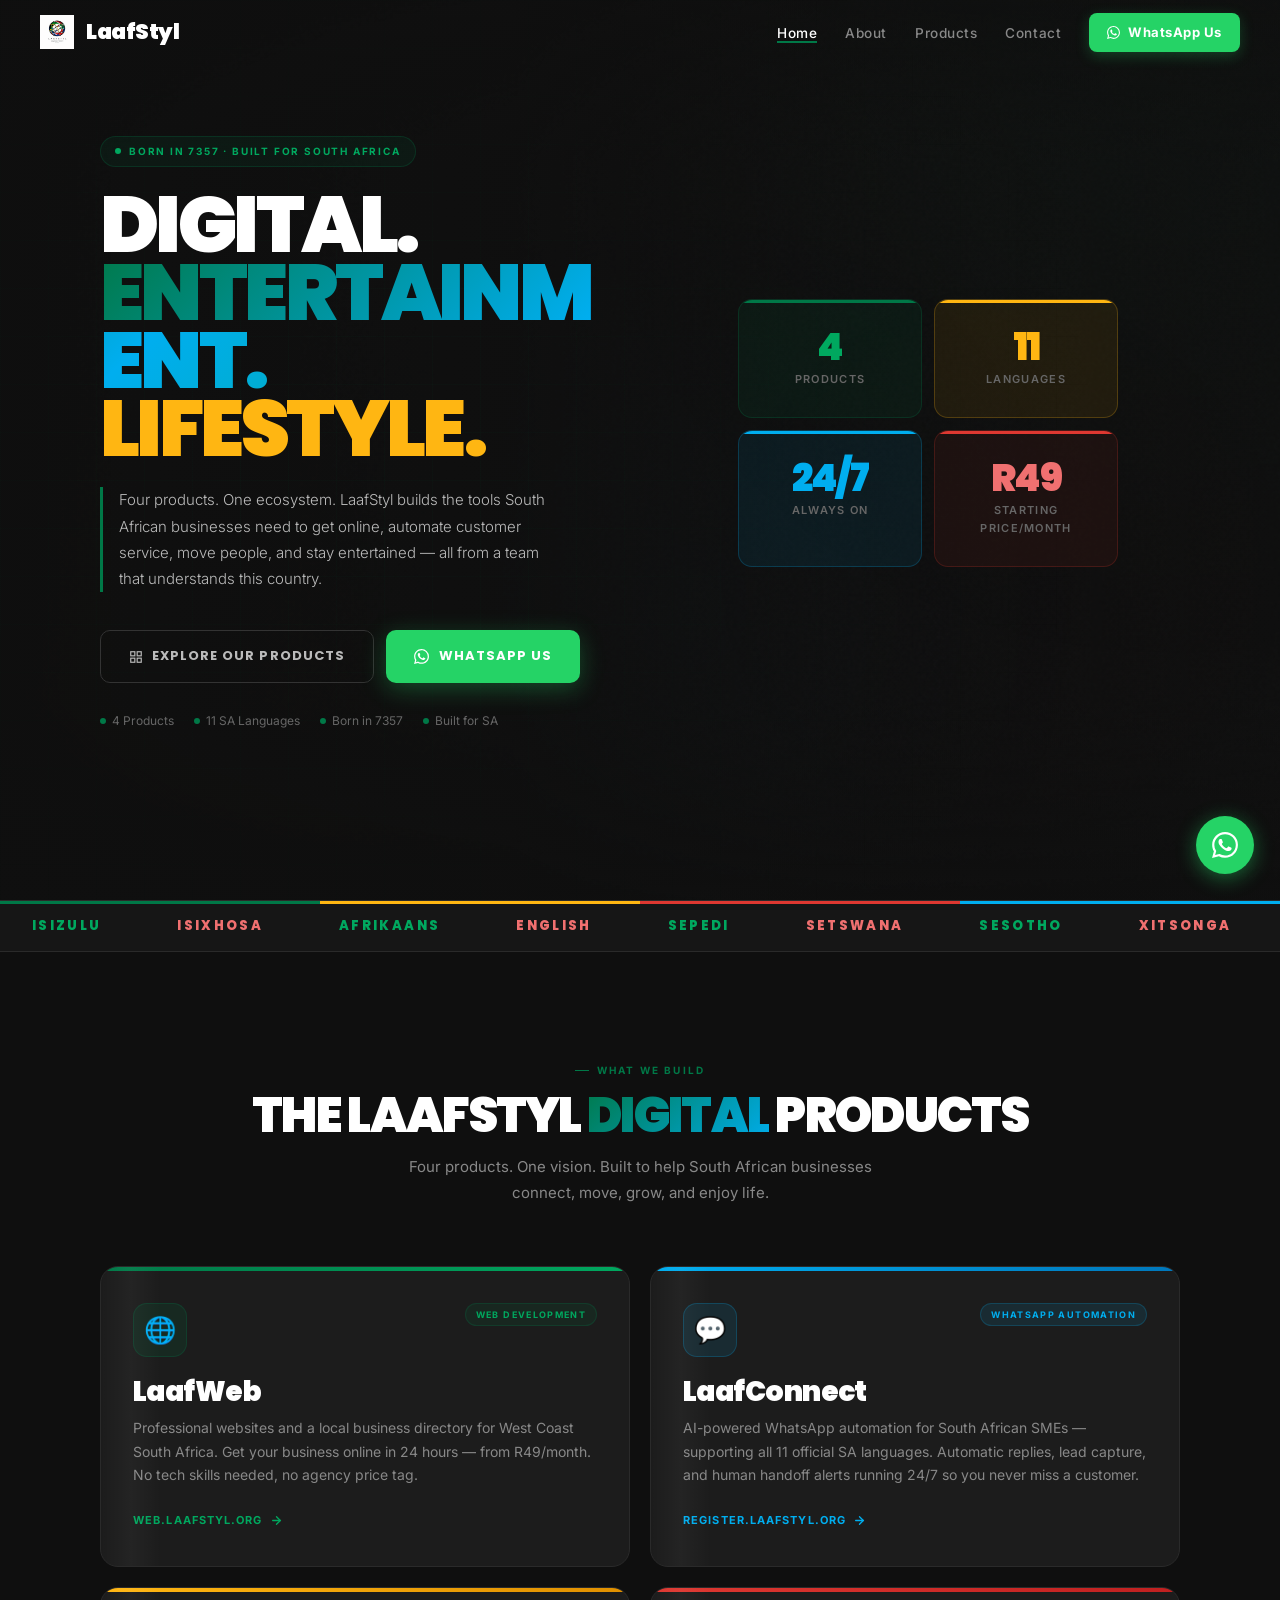
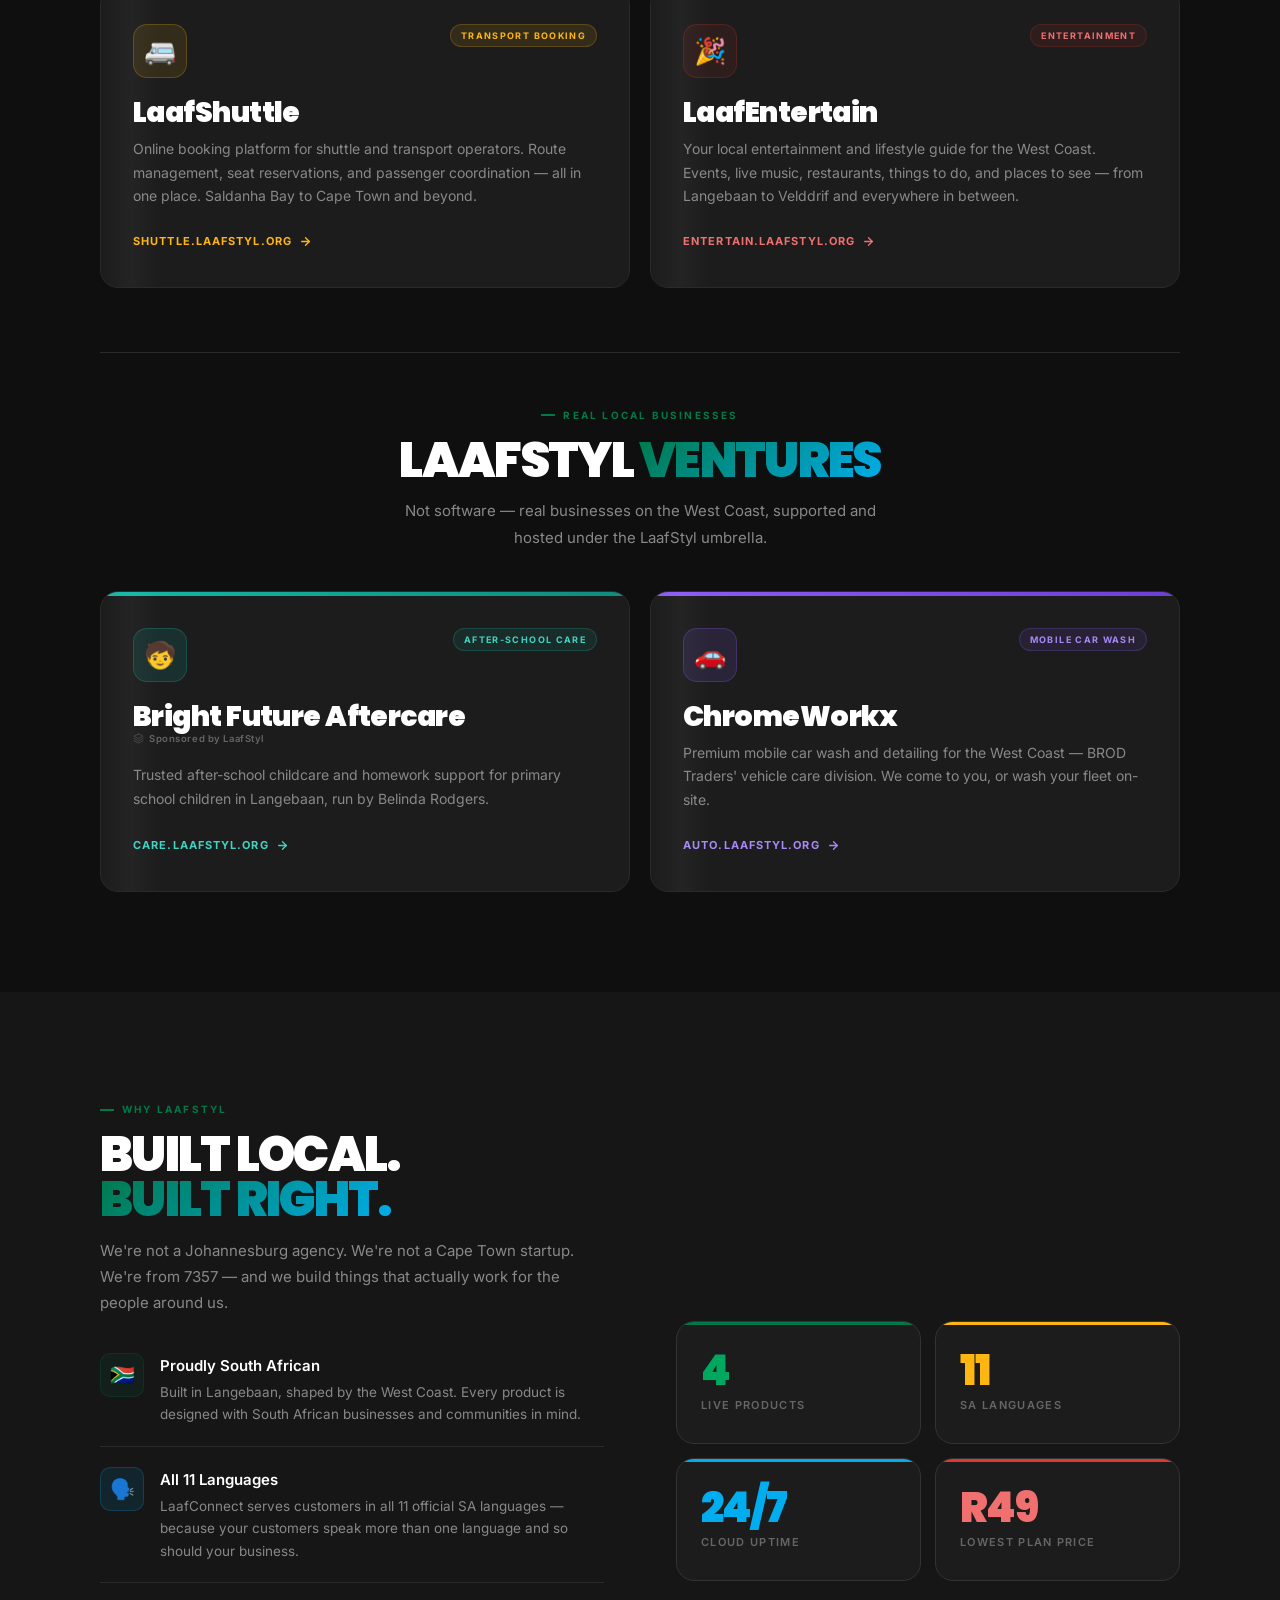
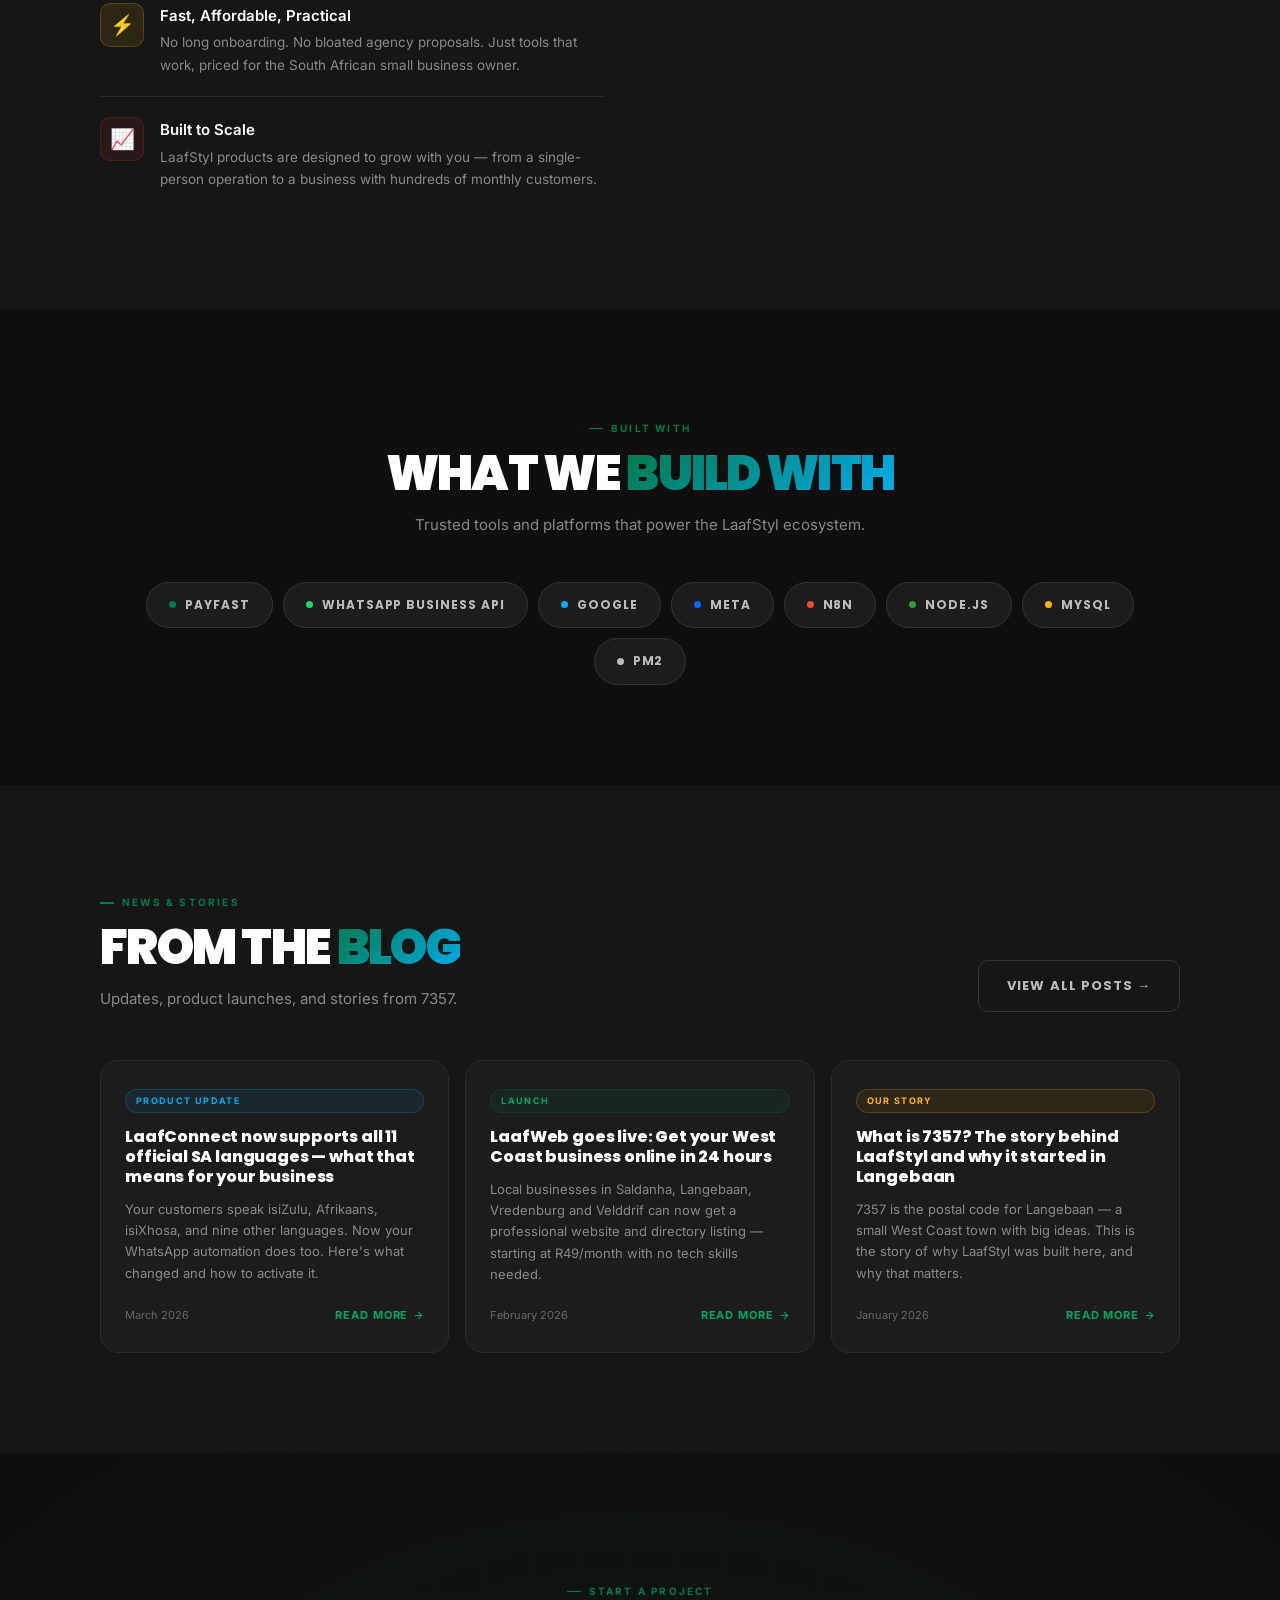
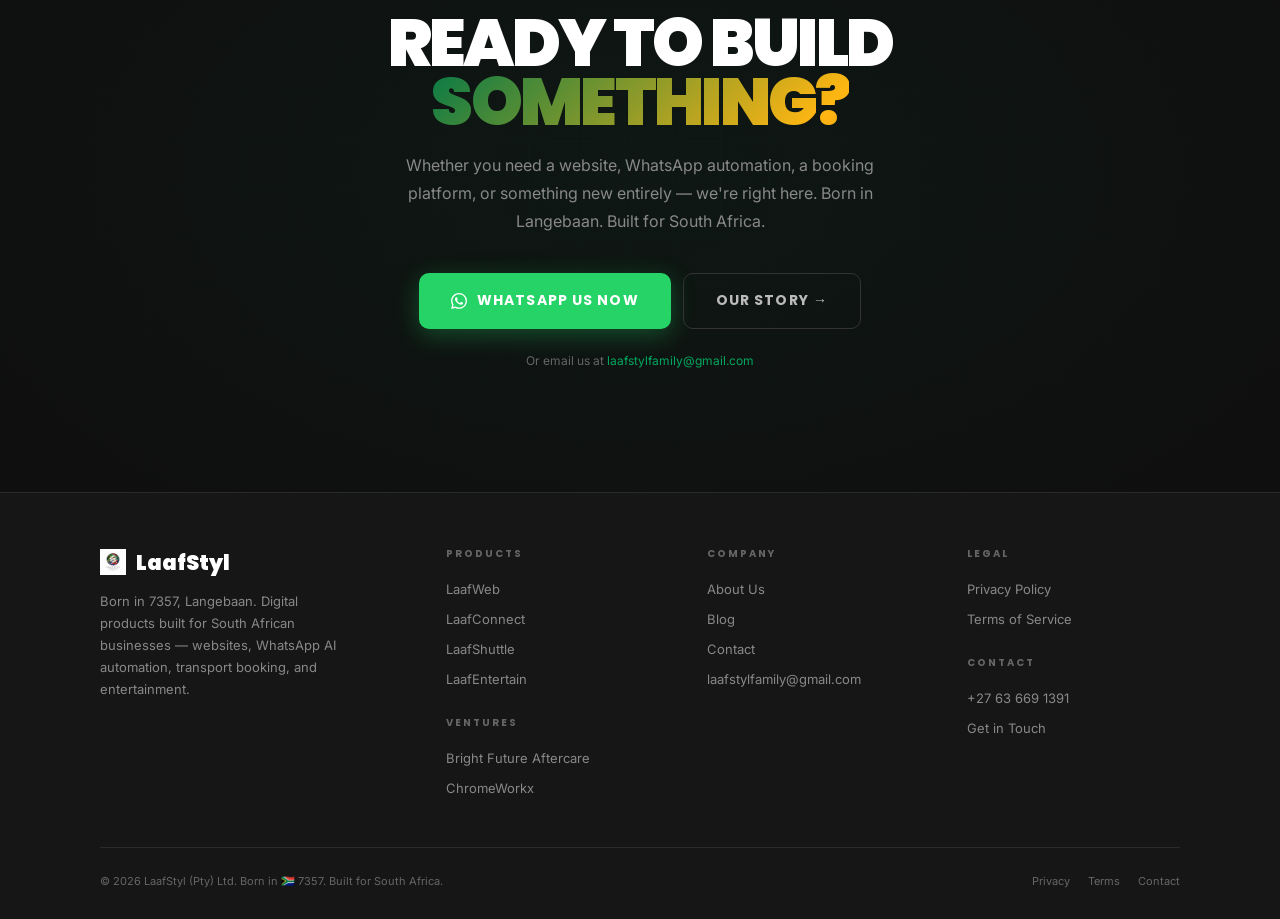
==== index.html @ 237d5b07 "Restructure Products section: split LaafStyl Digital vs Ventures (Bright Future Aftercare + ChromeWo" ====
<!DOCTYPE html>
<html lang="en">
<head>
<meta charset="UTF-8">
<meta name="viewport" content="width=device-width, initial-scale=1.0">
<title>LaafStyl | Digital Ecosystem for South African Businesses | Web, WhatsApp AI, Shuttle &amp; Entertainment</title>
<meta name="description" content="LaafStyl builds digital products for South African businesses — websites, WhatsApp AI automation, transport booking, and entertainment. Born in 7357. Built for South Africa.">
<meta name="keywords" content="LaafStyl, digital agency Langebaan, web design West Coast South Africa, WhatsApp AI South Africa, shuttle booking Saldanha, entertainment West Coast SA, LaafWeb, LaafConnect, LaafShuttle, LaafEntertain, Langebaan 7357, digital services Western Cape, Cape Town, Stellenbosch, Paarl, George, Hermanus, Worcester, Knysna, Mossel Bay, Johannesburg, Durban, Pretoria, digital agency South Africa, WhatsApp AI SME South Africa, small business automation SA, website design South Africa, digital ecosystem SA">
<meta name="author" content="LaafStyl — Langebaan, Western Cape, South Africa">
<meta name="geo.region" content="ZA-WC">
<meta name="geo.placename" content="Langebaan, Western Cape, South Africa">
<meta name="geo.position" content="-33.0897;18.0261">
<meta name="ICBM" content="-33.0897, 18.0261">
<meta property="og:title" content="LaafStyl — Digital Ecosystem for South African Businesses | Web, WhatsApp AI, Shuttle &amp; Entertainment">
<meta property="og:description" content="LaafStyl builds digital products for South African businesses — websites, WhatsApp AI automation, transport booking, and entertainment. Born in 7357. Built for South Africa.">
<meta property="og:type" content="website">
<meta property="og:url" content="https://www.laafstyl.org">
<meta property="og:locale" content="en_ZA">
<meta property="og:image" content="https://www.laafstyl.org/og-image.jpg">
<meta property="og:image:width" content="1200">
<meta property="og:image:height" content="630">
<meta name="twitter:card" content="summary_large_image">
<meta name="twitter:title" content="LaafStyl — Digital Ecosystem for South African Businesses | Born in 7357">
<meta name="twitter:description" content="Websites, WhatsApp AI automation, transport booking, and entertainment. Born in 7357. Built for South Africa.">
<link rel="canonical" href="https://www.laafstyl.org">
<link rel="preconnect" href="https://fonts.googleapis.com">
<link rel="preconnect" href="https://fonts.gstatic.com" crossorigin>
<link href="https://fonts.googleapis.com/css2?family=Poppins:wght@400;600;700;800;900&family=Inter:wght@300;400;500;600&display=swap" rel="stylesheet">

<script type="application/ld+json">
{
  "@context": "https://schema.org",
  "@graph": [
    {
      "@type": "Organization",
      "@id": "https://www.laafstyl.org/#org",
      "name": "LaafStyl",
      "url": "https://www.laafstyl.org",
      "logo": "https://www.laafstyl.org/logo.png",
      "foundingDate": "2018",
      "foundingLocation": "Langebaan, Western Cape, South Africa",
      "telephone": "+27636691391",
      "email": "laafstylfamily@gmail.com",
      "address": {
        "@type": "PostalAddress",
        "addressLocality": "Western Cape",
        "addressRegion": "Western Cape",
        "postalCode": "7357",
        "addressCountry": "ZA"
      },
      "areaServed": ["Langebaan","Saldanha","Vredenburg","Velddrif","West Coast","Western Cape","Johannesburg","Durban","Pretoria","Cape Town","Bloemfontein","Port Elizabeth","East London","Polokwane","Nelspruit","Kimberley","Gauteng","KwaZulu-Natal","Eastern Cape","Limpopo","Mpumalanga","North West","Free State","Northern Cape","South Africa"],
      "sameAs": ["https://web.laafstyl.org","https://register.laafstyl.org","https://shuttle.laafstyl.org","https://entertain.laafstyl.org"],
      "description": "LaafStyl is a digital ecosystem built in Langebaan, West Coast South Africa. Products include LaafWeb (website design), LaafConnect (WhatsApp AI automation), LaafShuttle (transport booking), and LaafEntertain (entertainment guide)."
    },
    {
      "@type": "LocalBusiness",
      "@id": "https://www.laafstyl.org/#localbusiness",
      "name": "LaafStyl",
      "telephone": "+27636691391",
      "email": "laafstylfamily@gmail.com",
      "foundingLocation": "Langebaan, Western Cape, South Africa",
      "address": {
        "@type": "PostalAddress",
        "addressLocality": "Western Cape",
        "addressRegion": "Western Cape",
        "postalCode": "7357",
        "addressCountry": "ZA"
      },
      "areaServed": ["Langebaan","Saldanha","Vredenburg","Velddrif","West Coast","Western Cape","Johannesburg","Durban","Pretoria","Cape Town","Bloemfontein","Port Elizabeth","East London","Polokwane","Nelspruit","Kimberley","Gauteng","KwaZulu-Natal","Eastern Cape","Limpopo","Mpumalanga","North West","Free State","Northern Cape","South Africa"],
      "geo": {
        "@type": "GeoCoordinates",
        "latitude": -33.0897,
        "longitude": 18.0261
      },
      "url": "https://www.laafstyl.org",
      "priceRange": "R49 - R899/month",
      "openingHours": "Mo-Fr 08:00-18:00"
    },
    {
      "@type": "WebSite",
      "@id": "https://www.laafstyl.org/#website",
      "url": "https://www.laafstyl.org",
      "name": "LaafStyl",
      "description": "Digital ecosystem built in Langebaan, West Coast South Africa",
      "publisher": {"@id": "https://www.laafstyl.org/#org"}
    }
  ]
}
</script>

<style>
/* ═══════════════════════════════════════════════════════
   LAAFSTYL.ORG — index.html
   Parent brand. Premium editorial dark theme.
   SA flag colours as structural design elements.
   Fonts: Poppins (headings) + Inter (body)
═══════════════════════════════════════════════════════ */

:root {
  --green:  #007847;
  --green2: #00a85f;
  --gold:   #FFB612;
  --red:    #DE3831;
  --blue:   #00AEEF;
  --purple: #8B5CF6;
  --teal:   #14B8A6;
  --amber:  #F5A623;
  --wa:     #25D366;
  --bg:     #0f0f0f;
  --bg2:    #161616;
  --card:   #1c1c1c;
  --card2:  #222222;
  --border: #2a2a2a;
  --border2:#333333;
  --muted:  #666;
  --body:   #888;
  --light:  #bbb;
  --white:  #ffffff;
  --radius: 18px;
  --fh: 'Poppins', sans-serif;
  --fb: 'Inter', sans-serif;
}

*, *::before, *::after { box-sizing: border-box; margin: 0; padding: 0; }
html { scroll-behavior: smooth; overflow-x: hidden; width: 100%; max-width: 100vw; }
::-webkit-scrollbar { width: 3px; }
::-webkit-scrollbar-track { background: var(--bg); }
::-webkit-scrollbar-thumb { background: var(--green); border-radius: 2px; }

body {
  background: var(--bg);
  color: var(--body);
  font-family: var(--fb);
  font-size: 16px;
  line-height: 1.7;
  overflow-x: hidden;
}

/* noise texture */
body::before {
  content: '';
  position: fixed; inset: 0;
  background-image: url("data:image/svg+xml,%3Csvg viewBox='0 0 256 256' xmlns='http://www.w3.org/2000/svg'%3E%3Cfilter id='n'%3E%3CfeTurbulence type='fractalNoise' baseFrequency='0.9' numOctaves='4' stitchTiles='stitch'/%3E%3C/filter%3E%3Crect width='100%25' height='100%25' filter='url(%23n)' opacity='0.035'/%3E%3C/svg%3E");
  pointer-events: none; z-index: 0;
}

/* ── ORBS ── */
.orb { position:fixed; border-radius:50%; filter:blur(160px); pointer-events:none; z-index:0; animation:drift 18s ease-in-out infinite alternate; }
.orb-1 { width:700px; height:700px; background:var(--green); top:-300px; right:-250px; opacity:.06; }
.orb-2 { width:500px; height:500px; background:var(--gold);  bottom:-220px; left:-180px; opacity:.05; animation-delay:-8s; }
.orb-3 { width:400px; height:400px; background:var(--blue);  top:45%; left:38%; opacity:.04; animation-delay:-4s; }
.orb-4 { width:300px; height:300px; background:var(--red);   bottom:20%; right:10%; opacity:.03; animation-delay:-12s; }
@keyframes drift { from{transform:translate(0,0)} to{transform:translate(50px,35px)} }

/* ── ANIMATIONS ── */
@keyframes fadeUp    { from{opacity:0;transform:translateY(32px)} to{opacity:1;transform:none} }
@keyframes fadeIn    { from{opacity:0} to{opacity:1} }
@keyframes shimmer   { 0%{background-position:200% center} 100%{background-position:-200% center} }
@keyframes pulse     { 0%,100%{opacity:.7;transform:scale(1)} 50%{opacity:1;transform:scale(1.12)} }
@keyframes waRing    { 0%,100%{box-shadow:0 4px 20px rgba(37,211,102,.4)} 50%{box-shadow:0 4px 36px rgba(37,211,102,.65),0 0 0 8px rgba(37,211,102,.07)} }
@keyframes ticker    { from{transform:translateX(0)} to{transform:translateX(-50%)} }
@keyframes gridMove  { from{background-position:0 0} to{background-position:44px 44px} }
@keyframes cardShim  { from{transform:translateX(-100%) rotate(20deg)} to{transform:translateX(400%) rotate(20deg)} }
@keyframes stripeSlide { from{transform:translateX(-100%)} to{transform:translateX(0)} }
@keyframes counterUp { from{opacity:0} to{opacity:1} }
@keyframes float     { 0%,100%{transform:translateY(0)} 50%{transform:translateY(-10px)} }

/* scroll reveal */
.sr  { opacity:0; transform:translateY(28px); transition:opacity .7s cubic-bezier(.16,1,.3,1),transform .7s cubic-bezier(.16,1,.3,1); }
.srl { opacity:0; transform:translateX(-28px); transition:opacity .7s cubic-bezier(.16,1,.3,1),transform .7s cubic-bezier(.16,1,.3,1); }
.srr { opacity:0; transform:translateX(28px);  transition:opacity .7s cubic-bezier(.16,1,.3,1),transform .7s cubic-bezier(.16,1,.3,1); }
.sr.in,.srl.in,.srr.in { opacity:1; transform:none; }
.d1{transition-delay:.08s}.d2{transition-delay:.16s}.d3{transition-delay:.24s}
.d4{transition-delay:.32s}.d5{transition-delay:.40s}.d6{transition-delay:.48s}

/* ── LAYOUT ── */
.container { max-width:1160px; margin:0 auto; padding:0 40px; }
section { padding:100px 0; position:relative; z-index:1; }

/* scroll offset for sticky nav */
section[id] { scroll-margin-top: 80px; }

/* ── SHARED TYPOGRAPHY ── */
.tag {
  display:inline-flex; align-items:center; gap:8px;
  font-size:10px; font-weight:700; letter-spacing:.22em; text-transform:uppercase;
  color:var(--green); margin-bottom:14px;
}
.tag::before { content:''; width:14px; height:1.5px; background:var(--green); flex-shrink:0; }

.sec-title {
  font-family:var(--fh);
  font-size:clamp(34px,3.8vw,56px);
  font-weight:900; line-height:.92; letter-spacing:-.035em;
  color:var(--white); text-transform:uppercase; margin-bottom:16px;
}
.sec-title em { font-style:normal; background:linear-gradient(135deg,var(--green),var(--blue)); -webkit-background-clip:text; -webkit-text-fill-color:transparent; background-clip:text; }
.sec-sub { font-size:15px; line-height:1.75; color:var(--body); max-width:520px; }

/* ── BUTTONS ── */
.btn-wa {
  display:inline-flex; align-items:center; gap:10px;
  background:var(--wa); color:#fff;
  padding:14px 28px; border-radius:10px;
  font-family:var(--fh); font-size:13px; font-weight:700; letter-spacing:.08em; text-transform:uppercase;
  text-decoration:none; border:none; cursor:pointer;
  box-shadow:0 6px 24px rgba(37,211,102,.3);
  transition:background .2s,transform .2s,box-shadow .2s;
}
.btn-wa:hover { background:#1eb659; transform:translateY(-2px); box-shadow:0 10px 32px rgba(37,211,102,.45); }

.btn-outline {
  display:inline-flex; align-items:center; gap:9px;
  background:transparent; color:var(--light);
  padding:14px 28px; border-radius:10px;
  font-family:var(--fh); font-size:13px; font-weight:700; letter-spacing:.08em; text-transform:uppercase;
  text-decoration:none; border:1.5px solid var(--border2); cursor:pointer;
  transition:border-color .2s,color .2s,transform .2s;
}
.btn-outline:hover { border-color:var(--green); color:var(--white); transform:translateY(-2px); }

/* ── DOT STRIP ── */
.dot-strip { display:flex; gap:4px; }
.dot-strip span { width:8px; height:8px; border-radius:50%; }
.dot-strip span:nth-child(1){background:var(--green)}
.dot-strip span:nth-child(2){background:var(--gold)}
.dot-strip span:nth-child(3){background:var(--red)}
.dot-strip span:nth-child(4){background:var(--blue)}

/* ── SA DIAGONAL STRIPE DIVIDER ── */
.sa-divider {
  position:relative; height:4px; overflow:hidden;
  background:linear-gradient(90deg, var(--green) 0%, var(--green) 25%, var(--gold) 25%, var(--gold) 50%, var(--red) 50%, var(--red) 75%, var(--blue) 75%);
  width:100%; z-index:2;
}

/* ══════════════════════════════════
   NAV
══════════════════════════════════ */
nav {
  position:fixed; top:0; left:0; right:0; z-index:200;
  height:66px; display:flex; align-items:center; padding:0 40px;
  border-bottom:1px solid transparent;
  transition:background .4s,border-color .4s,backdrop-filter .4s;
}
nav.solid { background:rgba(15,15,15,.95); backdrop-filter:blur(20px); border-bottom-color:var(--border); }

.nav-logo {
  display:flex; align-items:center; gap:12px;
  text-decoration:none;
}
.nav-logo-text { font-family:var(--fh); font-weight:900; font-size:1.35rem; color:var(--white); letter-spacing:-.02em; }

.nav-links { display:flex; align-items:center; gap:28px; margin-left:auto; list-style:none; }
.nav-links a { font-size:.85rem; font-weight:500; color:var(--body); text-decoration:none; letter-spacing:.04em; transition:color .2s; position:relative; }
.nav-links a:not(.nav-wa-btn):hover { color:var(--white); }
.nav-links a:not(.nav-wa-btn)::after { content:''; position:absolute; bottom:-2px; left:0; width:0; height:1.5px; background:var(--green); transition:width .25s; }
.nav-links a:not(.nav-wa-btn):hover::after { width:100%; }
.nav-links a.active { color:var(--white); }
.nav-links a.active::after { width:100%; }

.nav-wa-btn {
  display:flex; align-items:center; gap:8px;
  background:var(--wa); color:#fff !important;
  padding:8px 18px; border-radius:8px;
  font-weight:700 !important; font-size:.82rem !important;
  box-shadow:0 4px 14px rgba(37,211,102,.25);
  transition:background .2s,transform .2s,box-shadow .2s !important;
}
.nav-wa-btn:hover { background:#1eb659 !important; transform:translateY(-1px) !important; box-shadow:0 6px 22px rgba(37,211,102,.4) !important; }
.nav-wa-btn::after { display:none !important; }

.nav-mob { display:none; background:none; border:none; color:var(--white); cursor:pointer; margin-left:auto; padding:4px; }

.mob-overlay { display:none; position:fixed; inset:0; z-index:300; background:rgba(0,0,0,.8); backdrop-filter:blur(4px); }
.mob-overlay.open { display:flex; }
.mob-panel { width:290px; background:var(--bg2); border-right:1px solid var(--border2); padding:26px; display:flex; flex-direction:column; transform:translateX(-100%); transition:transform .35s cubic-bezier(.77,0,.18,1); }
.mob-overlay.open .mob-panel { transform:translateX(0); }
.mob-head { display:flex; justify-content:space-between; align-items:center; margin-bottom:38px; }
.mob-x { background:none; border:1px solid var(--border2); color:var(--white); width:32px; height:32px; border-radius:6px; cursor:pointer; font-size:18px; display:flex; align-items:center; justify-content:center; }
.mob-nav { display:flex; flex-direction:column; gap:4px; }
.mob-nav a { display:block; padding:12px 14px; border-radius:8px; font-family:var(--fh); font-size:14px; font-weight:700; color:var(--light); text-decoration:none; text-transform:uppercase; letter-spacing:.05em; transition:background .2s,color .2s; }
.mob-nav a:hover { background:rgba(0,120,71,.12); color:var(--white); }
.mob-divider { height:1px; background:var(--border); margin:18px 0; }
.mob-wa { display:flex; align-items:center; justify-content:center; gap:9px; padding:14px; background:var(--wa); color:#fff; border-radius:8px; font-family:var(--fh); font-size:13px; font-weight:700; text-decoration:none; text-transform:uppercase; letter-spacing:.08em; }
.logo-img { height:34px; width:auto; display:block; object-fit:contain; }
.logo-img-sm { height:26px; width:auto; display:block; object-fit:contain; }
.logo-img-mob { height:30px; width:auto; display:block; object-fit:contain; }

/* ══════════════════════════════════
   HERO
══════════════════════════════════ */
#home {
  min-height:100vh; display:flex; align-items:center;
  padding-top:66px; position:relative; overflow:hidden;
}

/* video background */
.hero-video-bg { position:absolute; inset:0; z-index:0; overflow:hidden; }
.hero-video-bg video { position:absolute; inset:0; width:100%; height:100%; object-fit:cover; opacity:.32; filter:saturate(.45) brightness(.55); }
.hero-video-bg::after {
  content:''; position:absolute; inset:0;
  background:
    linear-gradient(to right, rgba(15,15,15,.97) 0%, rgba(15,15,15,.85) 40%, rgba(15,15,15,.45) 68%, rgba(15,15,15,.6) 100%),
    linear-gradient(to bottom, rgba(15,15,15,.6) 0%, transparent 18%, transparent 78%, rgba(15,15,15,.85) 100%);
  z-index:1;
}

/* animated grid over video */
.hero-grid {
  position:absolute; inset:0; z-index:1;
  background-image:
    linear-gradient(rgba(0,120,71,.04) 1px,transparent 1px),
    linear-gradient(90deg,rgba(0,120,71,.04) 1px,transparent 1px);
  background-size:48px 48px;
  animation:gridMove 22s linear infinite;
  mask-image:radial-gradient(ellipse 60% 70% at 28% 50%,black 10%,transparent 100%);
  pointer-events:none;
}

.hero-inner {
  position:relative; z-index:2;
  display:grid; grid-template-columns:1fr 1fr;
  gap:72px; align-items:center;
}

/* left col */
.hero-location {
  display:inline-flex; align-items:center; gap:8px;
  padding:6px 14px; border-radius:20px;
  background:rgba(0,120,71,.1); border:1px solid rgba(0,120,71,.25);
  font-size:10px; font-weight:700; letter-spacing:.18em; text-transform:uppercase; color:var(--green2);
  margin-bottom:24px;
  opacity:0; animation:fadeUp .6s .3s forwards;
}
.hero-location .pdot { width:6px; height:6px; background:var(--green2); border-radius:50%; animation:pulse 2s infinite; }

.hero-h {
  font-family:var(--fh);
  font-size:clamp(40px,6.2vw,88px);
  font-weight:900; line-height:.86; letter-spacing:-.045em;
  color:var(--white); text-transform:uppercase;
  margin-bottom:8px;
  overflow-wrap:break-word; word-break:break-word;
  opacity:0; animation:fadeUp .8s .5s forwards;
}
.hero-h .line-grad {
  background:linear-gradient(135deg,var(--green) 0%,var(--blue) 40%,var(--green2) 100%);
  background-size:200% auto;
  -webkit-background-clip:text; -webkit-text-fill-color:transparent; background-clip:text;
  animation:shimmer 6s linear infinite 1.8s;
}
.hero-h .line-gold { color:var(--gold); }

.hero-mission {
  font-size:15px; line-height:1.75; color:var(--light); font-weight:300;
  max-width:460px; margin:24px 0 38px; border-left:3px solid var(--green); padding-left:16px;
  opacity:0; animation:fadeUp .7s .75s forwards;
}

.hero-btns { display:flex; gap:12px; flex-wrap:wrap; opacity:0; animation:fadeUp .6s .95s forwards; }

.hero-trust {
  display:flex; gap:20px; flex-wrap:wrap; margin-top:28px;
  opacity:0; animation:fadeUp .6s 1.15s forwards;
}
.trust-item { display:flex; align-items:center; gap:6px; font-size:12px; color:var(--muted); }
.trust-item::before { content:''; width:6px; height:6px; border-radius:50%; background:var(--green); flex-shrink:0; }

/* right col — SA flag graphic element */
.hero-right {
  display:flex; flex-direction:column; align-items:center; justify-content:center; gap:28px;
  opacity:0; animation:fadeIn 1.2s 1s forwards;
  position:relative;
}
.flag-block {
  width:100%; max-width:380px;
  display:grid; grid-template-columns:1fr 1fr;
  gap:12px;
}
.flag-card {
  border-radius:14px; padding:28px 22px; text-align:center;
  position:relative; overflow:hidden;
  transition:transform .3s,box-shadow .3s;
}
.flag-card:hover { transform:translateY(-5px) scale(1.02); }
.flag-card::before { content:''; position:absolute; top:0; left:0; right:0; height:3px; }
.flag-card-green  { background:rgba(0,120,71,.1); border:1px solid rgba(0,120,71,.25); }
.flag-card-green::before { background:var(--green); }
.flag-card-gold   { background:rgba(255,182,18,.08); border:1px solid rgba(255,182,18,.22); }
.flag-card-gold::before { background:var(--gold); }
.flag-card-red    { background:rgba(222,56,49,.07); border:1px solid rgba(222,56,49,.2); }
.flag-card-red::before { background:var(--red); }
.flag-card-blue   { background:rgba(0,174,239,.08); border:1px solid rgba(0,174,239,.22); }
.flag-card-blue::before { background:var(--blue); }
.flag-card-num { font-family:var(--fh); font-size:38px; font-weight:900; line-height:1; letter-spacing:-.04em; margin-bottom:4px; }
.flag-card-green  .flag-card-num { color:var(--green2); }
.flag-card-gold   .flag-card-num { color:var(--gold); }
.flag-card-red    .flag-card-num { color:#f07070; }
.flag-card-blue   .flag-card-num { color:var(--blue); }
.flag-card-label { font-size:11px; color:var(--muted); text-transform:uppercase; letter-spacing:.12em; font-weight:600; }

/* ══════════════════════════════════
   LANGUAGE TICKER
══════════════════════════════════ */
.lang-ticker-wrap {
  position:relative; z-index:2; overflow:hidden;
  background:var(--bg2);
  border-top:1px solid var(--border);
  border-bottom:1px solid var(--border);
  padding:14px 0;
}
/* SA stripe top accent */
.lang-ticker-wrap::before {
  content:''; display:block; height:3px;
  background:linear-gradient(90deg, var(--green) 0%, var(--green) 25%, var(--gold) 25%, var(--gold) 50%, var(--red) 50%, var(--red) 75%, var(--blue) 75%);
  position:absolute; top:0; left:0; right:0;
}
.lang-ticker-track { display:flex; animation:ticker 32s linear infinite; white-space:nowrap; }
.lang-ticker-track:hover { animation-play-state:paused; }
.lang-word {
  display:inline-block; padding:0 32px;
  font-family:var(--fh); font-size:13px; font-weight:800; letter-spacing:.18em; text-transform:uppercase;
}
/* cycle SA colours */
.lang-word:nth-child(4n+1) { color:var(--green2); }
.lang-word:nth-child(4n+2) { color:var(--gold); }
.lang-word:nth-child(4n+3) { color:#f07070; }
.lang-word:nth-child(4n+0) { color:var(--blue); }
.lang-sep { display:inline-block; width:5px; height:5px; border-radius:50%; background:var(--border2); vertical-align:middle; margin:0 6px; }

/* ══════════════════════════════════
   PRODUCTS / ECOSYSTEM
══════════════════════════════════ */
#products { background:var(--bg); }
.products-hd { text-align:center; margin-bottom:60px; }
.products-hd .tag { justify-content:center; }

.products-grid { display:grid; grid-template-columns:repeat(2,1fr); gap:20px; }

.prod-card {
  background:var(--card); border:1px solid var(--border); border-radius:var(--radius);
  padding:36px 32px; position:relative; overflow:hidden;
  display:flex; flex-direction:column;
  text-decoration:none;
  transition:transform .3s,border-color .3s,box-shadow .3s;
}
.prod-card:hover { transform:translateY(-7px); box-shadow:0 28px 70px rgba(0,0,0,.5); }
.prod-card::before { content:''; position:absolute; top:0; left:0; right:0; height:4px; }
.prod-card.c-green::before { background:linear-gradient(90deg,var(--green),var(--green2)); }
.prod-card.c-gold::before  { background:linear-gradient(90deg,var(--gold),#e09000); }
.prod-card.c-blue::before  { background:linear-gradient(90deg,var(--blue),#0077bb); }
.prod-card.c-red::before   { background:linear-gradient(90deg,var(--red),#c02020); }
.prod-card.c-purple::before{ background:linear-gradient(90deg,var(--purple),#6d3fd6); }
.prod-card.c-teal::before  { background:linear-gradient(90deg,var(--teal),#0d8c7d); }
.prod-card.c-amber::before { background:linear-gradient(90deg,var(--amber),#c9800f); }
.prod-card:hover.c-green { border-color:rgba(0,120,71,.35); }
.prod-card:hover.c-gold  { border-color:rgba(255,182,18,.3); }
.prod-card:hover.c-blue  { border-color:rgba(0,174,239,.3); }
.prod-card:hover.c-red   { border-color:rgba(222,56,49,.25); }
.prod-card:hover.c-purple{ border-color:rgba(139,92,246,.32); }
.prod-card:hover.c-teal  { border-color:rgba(20,184,166,.32); }
.prod-card:hover.c-amber { border-color:rgba(245,166,35,.3); }

/* shimmer sweep */
.prod-shim { position:absolute; top:0; left:0; width:60px; height:100%; background:linear-gradient(90deg,transparent,rgba(255,255,255,.035),transparent); animation:cardShim 4s ease-in-out infinite; pointer-events:none; }

.prod-top { display:flex; align-items:flex-start; justify-content:space-between; margin-bottom:20px; }
.prod-ico { width:54px; height:54px; border-radius:14px; display:flex; align-items:center; justify-content:center; font-size:26px; flex-shrink:0; }
.c-green .prod-ico { background:rgba(0,120,71,.15); border:1px solid rgba(0,120,71,.25); }
.c-gold  .prod-ico { background:rgba(255,182,18,.1); border:1px solid rgba(255,182,18,.22); }
.c-blue  .prod-ico { background:rgba(0,174,239,.1);  border:1px solid rgba(0,174,239,.22); }
.c-red   .prod-ico { background:rgba(222,56,49,.09); border:1px solid rgba(222,56,49,.2); }
.c-purple .prod-ico{ background:rgba(139,92,246,.13); border:1px solid rgba(139,92,246,.25); }
.c-teal   .prod-ico{ background:rgba(20,184,166,.13); border:1px solid rgba(20,184,166,.25); }
.c-amber  .prod-ico{ background:rgba(245,166,35,.12); border:1px solid rgba(245,166,35,.24); }

.prod-cat {
  display:inline-flex; align-items:center;
  padding:3px 10px; border-radius:20px;
  font-size:9px; font-weight:700; letter-spacing:.15em; text-transform:uppercase;
}
.c-green .prod-cat { background:rgba(0,120,71,.12); border:1px solid rgba(0,120,71,.25); color:var(--green2); }
.c-gold  .prod-cat { background:rgba(255,182,18,.1); border:1px solid rgba(255,182,18,.2); color:var(--gold); }
.c-blue  .prod-cat { background:rgba(0,174,239,.1);  border:1px solid rgba(0,174,239,.2); color:var(--blue); }
.c-red   .prod-cat { background:rgba(222,56,49,.09); border:1px solid rgba(222,56,49,.18); color:#f07070; }
.c-purple .prod-cat{ background:rgba(139,92,246,.11); border:1px solid rgba(139,92,246,.22); color:#a888f8; }
.c-teal   .prod-cat{ background:rgba(20,184,166,.11); border:1px solid rgba(20,184,166,.22); color:#3fd4c1; }
.c-amber  .prod-cat{ background:rgba(245,166,35,.1);  border:1px solid rgba(245,166,35,.2);  color:var(--amber); }

.prod-name { font-family:var(--fh); font-size:clamp(22px,2.2vw,28px); font-weight:900; color:var(--white); margin-bottom:8px; letter-spacing:-.02em; line-height:1.1; }
.prod-desc { font-size:14px; line-height:1.7; color:var(--body); flex:1; margin-bottom:24px; }

.prod-url {
  display:inline-flex; align-items:center; gap:7px;
  font-size:11px; font-weight:700; letter-spacing:.1em; text-transform:uppercase;
  transition:gap .2s;
}
.c-green .prod-url { color:var(--green2); }
.c-gold  .prod-url { color:var(--gold); }
.c-blue  .prod-url { color:var(--blue); }
.c-red   .prod-url { color:#f07070; }
.c-purple .prod-url{ color:#a888f8; }
.c-teal   .prod-url{ color:#3fd4c1; }
.c-amber  .prod-url{ color:var(--amber); }
.prod-card:hover .prod-url { gap:12px; }

/* venture badge */
.prod-badge {
  display:inline-flex; align-items:center; gap:5px;
  font-size:9.5px; font-weight:600; letter-spacing:.06em; color:var(--muted);
  margin-top:-10px; margin-bottom:16px;
}
.prod-badge svg { flex-shrink:0; opacity:.6; }

/* ventures sub-header, slightly separated from the digital grid above */
.ventures-hd { text-align:center; margin:64px 0 40px; padding-top:44px; border-top:1px solid var(--border); }
.ventures-hd .tag { justify-content:center; }

/* ══════════════════════════════════
   WHY LAAFSTYL — PILLARS
══════════════════════════════════ */
#why { background:var(--bg2); }
.why-inner { display:grid; grid-template-columns:1fr 1fr; gap:72px; align-items:center; }

.why-text .sec-sub { margin-bottom:36px; }
.pillar-list { display:flex; flex-direction:column; gap:0; }
.pillar-item { display:flex; align-items:flex-start; gap:16px; padding:20px 0; border-bottom:1px solid var(--border); transition:padding-left .2s; cursor:default; }
.pillar-item:first-child { padding-top:0; }
.pillar-item:last-child  { border-bottom:none; }
.pillar-item:hover { padding-left:6px; }
.pillar-ico { width:44px; height:44px; flex-shrink:0; border-radius:10px; display:flex; align-items:center; justify-content:center; font-size:20px; transition:transform .25s; }
.pillar-item:hover .pillar-ico { transform:scale(1.1); }
.p-green { background:rgba(0,120,71,.1); border:1px solid rgba(0,120,71,.2); }
.p-gold  { background:rgba(255,182,18,.1); border:1px solid rgba(255,182,18,.2); }
.p-blue  { background:rgba(0,174,239,.1); border:1px solid rgba(0,174,239,.2); }
.p-red   { background:rgba(222,56,49,.09); border:1px solid rgba(222,56,49,.18); }
.pillar-title { font-size:15px; font-weight:600; color:var(--white); margin-bottom:3px; }
.pillar-desc  { font-size:13.5px; line-height:1.65; }

/* stat boxes */
.why-stats { display:grid; grid-template-columns:1fr 1fr; gap:14px; }
.stat-box {
  background:var(--card); border:1px solid var(--border2); border-radius:var(--radius);
  padding:28px 24px; position:relative; overflow:hidden;
  transition:transform .25s,border-color .25s; cursor:default;
}
.stat-box:hover { transform:translateY(-4px); }
.stat-box::before { content:''; position:absolute; top:0; left:0; right:0; height:3px; }
.stat-box:nth-child(1)::before { background:var(--green); }
.stat-box:nth-child(2)::before { background:var(--gold); }
.stat-box:nth-child(3)::before { background:var(--blue); }
.stat-box:nth-child(4)::before { background:var(--red); }
.stat-box:nth-child(1):hover { border-color:rgba(0,120,71,.25); }
.stat-box:nth-child(2):hover { border-color:rgba(255,182,18,.25); }
.stat-box:nth-child(3):hover { border-color:rgba(0,174,239,.25); }
.stat-box:nth-child(4):hover { border-color:rgba(222,56,49,.2); }
.stat-num { font-family:var(--fh); font-size:42px; font-weight:900; line-height:1; letter-spacing:-.04em; margin-bottom:4px; }
.stat-box:nth-child(1) .stat-num { color:var(--green2); }
.stat-box:nth-child(2) .stat-num { color:var(--gold); }
.stat-box:nth-child(3) .stat-num { color:var(--blue); }
.stat-box:nth-child(4) .stat-num { color:#f07070; }
.stat-label { font-size:11px; color:var(--muted); text-transform:uppercase; letter-spacing:.12em; font-weight:600; }

/* ══════════════════════════════════
   PARTNERS
══════════════════════════════════ */
#partners { background:var(--bg); }
.partners-hd { text-align:center; margin-bottom:44px; }
.partners-hd .tag { justify-content:center; }

.partners-strip { display:flex; flex-wrap:wrap; gap:10px; justify-content:center; }
.partner-pill {
  display:inline-flex; align-items:center; gap:9px;
  background:var(--card); border:1px solid var(--border2); border-radius:40px;
  padding:12px 22px;
  font-family:var(--fh); font-size:12px; font-weight:700; letter-spacing:.08em; text-transform:uppercase; color:var(--light);
  transition:border-color .2s,color .2s,transform .2s;
  cursor:default;
}
.partner-pill:hover { border-color:var(--green); color:var(--white); transform:translateY(-2px); }
.partner-pill .pp-dot { width:7px; height:7px; border-radius:50%; flex-shrink:0; }

/* ══════════════════════════════════
   BLOG PREVIEW
══════════════════════════════════ */
#blog { background:var(--bg2); }
.blog-hd { display:grid; grid-template-columns:1fr auto; align-items:flex-end; gap:20px; margin-bottom:48px; }
.blog-grid { display:grid; grid-template-columns:repeat(3,1fr); gap:16px; }
.blog-card {
  background:var(--card); border:1px solid var(--border); border-radius:var(--radius);
  padding:28px 24px; display:flex; flex-direction:column;
  transition:transform .25s,border-color .25s,box-shadow .25s;
  text-decoration:none;
}
.blog-card:hover { transform:translateY(-5px); border-color:rgba(0,120,71,.25); box-shadow:0 18px 52px rgba(0,0,0,.4); }
.blog-cat {
  display:inline-flex; align-items:center; gap:5px;
  padding:3px 10px; border-radius:20px; margin-bottom:14px;
  font-size:9px; font-weight:700; letter-spacing:.15em; text-transform:uppercase;
}
.bc-green { background:rgba(0,120,71,.1); border:1px solid rgba(0,120,71,.22); color:var(--green2); }
.bc-gold  { background:rgba(255,182,18,.08); border:1px solid rgba(255,182,18,.2); color:var(--gold); }
.bc-blue  { background:rgba(0,174,239,.08); border:1px solid rgba(0,174,239,.2); color:var(--blue); }
.blog-title { font-family:var(--fh); font-size:16px; font-weight:800; color:var(--white); line-height:1.25; margin-bottom:12px; letter-spacing:-.01em; }
.blog-excerpt { font-size:13px; line-height:1.65; color:var(--body); flex:1; margin-bottom:20px; }
.blog-meta { display:flex; justify-content:space-between; align-items:center; font-size:11px; color:var(--muted); }
.blog-read { color:var(--green2); font-weight:700; font-size:11px; letter-spacing:.08em; text-transform:uppercase; display:inline-flex; align-items:center; gap:5px; transition:gap .2s; }
.blog-card:hover .blog-read { gap:9px; }

/* ══════════════════════════════════
   CTA STRIP
══════════════════════════════════ */
#cta { background:var(--bg); position:relative; overflow:hidden; padding:120px 0; }
.cta-glow { position:absolute; inset:0; background:radial-gradient(ellipse 60% 70% at 50% 50%,rgba(0,120,71,.08),transparent); pointer-events:none; }
.cta-grid { position:absolute; inset:0; background-image:linear-gradient(rgba(0,120,71,.035) 1px,transparent 1px),linear-gradient(90deg,rgba(0,120,71,.035) 1px,transparent 1px); background-size:48px 48px; mask-image:radial-gradient(ellipse 85% 70% at 50% 50%,black,transparent); pointer-events:none; }
.cta-inner { text-align:center; position:relative; z-index:1; max-width:680px; margin:0 auto; }
.cta-inner .tag { justify-content:center; }
.cta-title { font-family:var(--fh); font-size:clamp(40px,5.2vw,68px); font-weight:900; line-height:.88; letter-spacing:-.04em; color:var(--white); text-transform:uppercase; margin-bottom:20px; }
.cta-title em { font-style:normal; background:linear-gradient(135deg,var(--green),var(--gold),var(--red),var(--blue)); background-size:300% auto; -webkit-background-clip:text; -webkit-text-fill-color:transparent; background-clip:text; animation:shimmer 6s linear infinite; }
.cta-sub { font-size:16px; line-height:1.75; color:var(--body); margin:0 auto 38px; max-width:480px; }
.cta-btns { display:flex; gap:12px; justify-content:center; flex-wrap:wrap; margin-bottom:22px; }
.cta-note { font-size:12px; color:var(--muted); }
.cta-note a { color:var(--green2); text-decoration:none; }

/* ══════════════════════════════════
   SOCIAL ICONS
══════════════════════════════════ */
.social-row { display:flex; gap:10px; align-items:center; flex-wrap:wrap; }
.soc-btn {
  width:38px; height:38px; border-radius:9px;
  background:var(--card); border:1px solid var(--border2);
  display:flex; align-items:center; justify-content:center;
  text-decoration:none; color:var(--muted);
  transition:border-color .2s,color .2s,transform .2s,background .2s;
}
.soc-btn:hover { background:rgba(0,120,71,.1); border-color:rgba(0,120,71,.3); color:var(--white); transform:translateY(-2px); }

/* ══════════════════════════════════
   FOOTER
══════════════════════════════════ */
footer {
  background:var(--bg2); border-top:1px solid var(--border);
  padding:52px 0 28px; position:relative; z-index:1;
}
.foot-top { display:grid; grid-template-columns:1.4fr 1fr 1fr 1fr; gap:48px; margin-bottom:48px; }
.foot-brand-col {}
.foot-brand-name { font-family:var(--fh); font-weight:900; font-size:1.3rem; color:var(--white); margin-bottom:10px; display:flex; align-items:center; gap:10px; }
.foot-brand-desc { font-size:13px; line-height:1.7; color:var(--body); max-width:240px; margin-bottom:18px; }
.foot-col-title { font-family:var(--fh); font-size:10px; font-weight:700; letter-spacing:.2em; text-transform:uppercase; color:var(--muted); margin-bottom:16px; }
.foot-col-links { display:flex; flex-direction:column; gap:8px; }
.foot-col-links a { font-size:13px; color:var(--body); text-decoration:none; transition:color .2s; }
.foot-col-links a:hover { color:var(--green2); }
.foot-bottom { display:flex; justify-content:space-between; align-items:center; flex-wrap:wrap; gap:14px; padding-top:24px; border-top:1px solid var(--border); }
.foot-copy { font-size:11px; color:var(--muted); }
.foot-legal { display:flex; gap:18px; }
.foot-legal a { font-size:11px; color:var(--muted); text-decoration:none; transition:color .2s; }
.foot-legal a:hover { color:var(--green2); }

/* ══════════════════════════════════
   FLOATING WHATSAPP
══════════════════════════════════ */
.wa-float {
  position:fixed; bottom:26px; right:26px; z-index:100;
  width:58px; height:58px; background:var(--wa); border-radius:50%;
  display:flex; align-items:center; justify-content:center;
  text-decoration:none; box-shadow:0 4px 20px rgba(37,211,102,.45);
  transition:transform .25s,box-shadow .25s;
  animation:waRing 4s 6s infinite;
}
.wa-float:hover { transform:scale(1.12); animation:none; box-shadow:0 6px 30px rgba(37,211,102,.6); }

/* WhatsApp float tooltip */
.wa-float::after {
  content: 'Chat with us';
  position: absolute;
  right: 64px;
  background: #1c1c1c;
  color: #fff;
  font-size: 12px;
  font-weight: 600;
  padding: 6px 12px;
  border-radius: 6px;
  white-space: nowrap;
  opacity: 0;
  pointer-events: none;
  transition: opacity .2s;
  font-family: var(--fb);
}
.wa-float:hover::after { opacity: 1; }

/* ══════════════════════════════════
   RESPONSIVE
══════════════════════════════════ */
@media(max-width:1060px) {
  .products-grid { grid-template-columns:1fr; max-width:520px; margin:0 auto; }
  .blog-grid { grid-template-columns:repeat(2,1fr); }
  .foot-top { grid-template-columns:1fr 1fr; gap:32px; }
}
@media(max-width:900px) {
  nav { padding:0 20px; }
  .nav-links { display:none; }
  .nav-mob { display:flex; }
  .hero-inner { grid-template-columns:1fr; }
  .hero-right { display:block; }
  .why-inner { grid-template-columns:1fr; gap:48px; }
  .container { padding:0 20px; }
  section { padding:72px 0; }
  .blog-hd { grid-template-columns:1fr; }
  .foot-top { grid-template-columns:1fr; gap:28px; }
  .foot-bottom { flex-direction:column; text-align:center; }
  .foot-legal { justify-content:center; }
  .orb { display: none; }
  .flag-block { grid-template-columns: repeat(2, 1fr); }
  .flag-card { padding: 18px 14px; }
}
@media(max-width:600px) {
  .blog-grid { grid-template-columns:1fr; }
  .why-stats { grid-template-columns:1fr 1fr; }
  .flag-block { grid-template-columns:1fr 1fr; }
  .hero-h { font-size:clamp(34px,11vw,52px); }
}
</style>
</head>
<body>

<div class="orb orb-1"></div>
<div class="orb orb-2"></div>
<div class="orb orb-3"></div>
<div class="orb orb-4"></div>

<!-- ══════════════════════════════════
     NAV
══════════════════════════════════ -->
<nav id="nav">
  <a href="index.html" class="nav-logo">
    <img src="logo.png" alt="LaafStyl" class="logo-img">
    <span class="nav-logo-text">LaafStyl</span>
  </a>
  <ul class="nav-links">
    <li><a href="index.html" class="active">Home</a></li>
    <li><a href="about.html">About</a></li>
    <li><a href="#products">Products</a></li>
    <li><a href="contact.html">Contact</a></li>
    <li>
      <a href="https://wa.me/27636691391?text=Hi%20LaafStyl%2C%20I%27d%20like%20to%20start%20a%20project" class="nav-wa-btn" target="_blank" rel="noopener">
        <svg viewBox="0 0 24 24" fill="currentColor" width="13" height="13"><path d="M17.472 14.382c-.297-.149-1.758-.867-2.03-.967-.273-.099-.471-.148-.67.15-.197.297-.767.966-.94 1.164-.173.199-.347.223-.644.075-.297-.15-1.255-.463-2.39-1.475-.883-.788-1.48-1.761-1.653-2.059-.173-.297-.018-.458.13-.606.134-.133.298-.347.446-.52.149-.174.198-.298.298-.497.099-.198.05-.371-.025-.52-.075-.149-.669-1.612-.916-2.207-.242-.579-.487-.5-.669-.51-.173-.008-.371-.01-.57-.01-.198 0-.52.074-.792.372-.272.297-1.04 1.016-1.04 2.479 0 1.462 1.065 2.875 1.213 3.074.149.198 2.096 3.2 5.077 4.487.709.306 1.262.489 1.694.625.712.227 1.36.195 1.871.118.571-.085 1.758-.719 2.006-1.413.248-.694.248-1.289.173-1.413-.074-.124-.272-.198-.57-.347m-5.421 7.403h-.004a9.87 9.87 0 01-5.031-1.378l-.361-.214-3.741.982.998-3.648-.235-.374a9.86 9.86 0 01-1.51-5.26c.001-5.45 4.436-9.884 9.888-9.884 2.64 0 5.122 1.03 6.988 2.898a9.825 9.825 0 012.893 6.994c-.003 5.45-4.437 9.884-9.885 9.884m8.413-18.297A11.815 11.815 0 0012.05 0C5.495 0 .16 5.335.157 11.892c0 2.096.547 4.142 1.588 5.945L.057 24l6.305-1.654a11.882 11.882 0 005.683 1.448h.005c6.554 0 11.89-5.335 11.893-11.893a11.821 11.821 0 00-3.48-8.413Z"/></svg>
        WhatsApp Us
      </a>
    </li>
  </ul>
  <button class="nav-mob" onclick="openMob()" aria-label="Menu">
    <svg width="22" height="22" viewBox="0 0 24 24" fill="none" stroke="currentColor" stroke-width="2" stroke-linecap="round"><line x1="3" y1="6" x2="21" y2="6"/><line x1="3" y1="12" x2="21" y2="12"/><line x1="3" y1="18" x2="21" y2="18"/></svg>
  </button>
</nav>

<!-- mobile menu -->
<div class="mob-overlay" id="mobOverlay" onclick="closeMobOut(event)">
  <div class="mob-panel">
    <div class="mob-head">
      <img src="logo.png" alt="LaafStyl" class="logo-img-mob">
      <button class="mob-x" onclick="closeMob()">✕</button>
    </div>
    <div class="mob-nav">
      <a href="index.html"  onclick="closeMob()">Home</a>
      <a href="about.html"  onclick="closeMob()">About</a>
      <a href="#products"   onclick="closeMob()">Products</a>
      <a href="contact.html" onclick="closeMob()">Contact</a>
    </div>
    <div class="mob-divider"></div>
    <a href="https://wa.me/27636691391?text=Hi%20LaafStyl%2C%20I%27d%20like%20to%20start%20a%20project" class="mob-wa" target="_blank" rel="noopener" onclick="closeMob()">
      <svg viewBox="0 0 24 24" fill="white" width="14" height="14"><path d="M17.472 14.382c-.297-.149-1.758-.867-2.03-.967-.273-.099-.471-.148-.67.15-.197.297-.767.966-.94 1.164-.173.199-.347.223-.644.075-.297-.15-1.255-.463-2.39-1.475-.883-.788-1.48-1.761-1.653-2.059-.173-.297-.018-.458.13-.606.134-.133.298-.347.446-.52.149-.174.198-.298.298-.497.099-.198.05-.371-.025-.52-.075-.149-.669-1.612-.916-2.207-.242-.579-.487-.5-.669-.51-.173-.008-.371-.01-.57-.01-.198 0-.52.074-.792.372-.272.297-1.04 1.016-1.04 2.479 0 1.462 1.065 2.875 1.213 3.074.149.198 2.096 3.2 5.077 4.487.709.306 1.262.489 1.694.625.712.227 1.36.195 1.871.118.571-.085 1.758-.719 2.006-1.413.248-.694.248-1.289.173-1.413-.074-.124-.272-.198-.57-.347m-5.421 7.403h-.004a9.87 9.87 0 01-5.031-1.378l-.361-.214-3.741.982.998-3.648-.235-.374a9.86 9.86 0 01-1.51-5.26c.001-5.45 4.436-9.884 9.888-9.884 2.64 0 5.122 1.03 6.988 2.898a9.825 9.825 0 012.893 6.994c-.003 5.45-4.437 9.884-9.885 9.884m8.413-18.297A11.815 11.815 0 0012.05 0C5.495 0 .16 5.335.157 11.892c0 2.096.547 4.142 1.588 5.945L.057 24l6.305-1.654a11.882 11.882 0 005.683 1.448h.005c6.554 0 11.89-5.335 11.893-11.893a11.821 11.821 0 00-3.48-8.413Z"/></svg>
      WhatsApp Us
    </a>
  </div>
</div>

<!-- ══════════════════════════════════
     HERO
══════════════════════════════════ -->
<section id="home">
  <div class="hero-video-bg">
    <video autoplay muted loop playsinline preload="auto" poster="hero-poster.jpg" aria-hidden="true">
      <source src="views.mp4" type="video/mp4">
    </video>
  </div>
  <div class="hero-grid"></div>
  <div class="container">
    <div class="hero-inner">
      <!-- LEFT -->
      <div>
        <div class="hero-location">
          <span class="pdot"></span>
          Born in 7357 · Built for South Africa
        </div>
        <h1 class="hero-h">
          Digital.<br>
          <span class="line-grad">Entertainment.</span><br>
          <span class="line-gold">Lifestyle.</span>
        </h1>
        <p class="hero-mission">
          Four products. One ecosystem. LaafStyl builds the tools South African businesses need to get online, automate customer service, move people, and stay entertained — all from a team that understands this country.
        </p>
        <div class="hero-btns">
          <a href="#products" class="btn-outline">
            <svg width="14" height="14" viewBox="0 0 24 24" fill="none" stroke="currentColor" stroke-width="2" stroke-linecap="round"><rect x="3" y="3" width="7" height="7"/><rect x="14" y="3" width="7" height="7"/><rect x="3" y="14" width="7" height="7"/><rect x="14" y="14" width="7" height="7"/></svg>
            Explore Our Products
          </a>
          <a href="https://wa.me/27636691391?text=Hi%20LaafStyl%2C%20I%27d%20like%20to%20start%20a%20project" class="btn-wa" target="_blank" rel="noopener">
            <svg viewBox="0 0 24 24" fill="white" width="15" height="15"><path d="M17.472 14.382c-.297-.149-1.758-.867-2.03-.967-.273-.099-.471-.148-.67.15-.197.297-.767.966-.94 1.164-.173.199-.347.223-.644.075-.297-.15-1.255-.463-2.39-1.475-.883-.788-1.48-1.761-1.653-2.059-.173-.297-.018-.458.13-.606.134-.133.298-.347.446-.52.149-.174.198-.298.298-.497.099-.198.05-.371-.025-.52-.075-.149-.669-1.612-.916-2.207-.242-.579-.487-.5-.669-.51-.173-.008-.371-.01-.57-.01-.198 0-.52.074-.792.372-.272.297-1.04 1.016-1.04 2.479 0 1.462 1.065 2.875 1.213 3.074.149.198 2.096 3.2 5.077 4.487.709.306 1.262.489 1.694.625.712.227 1.36.195 1.871.118.571-.085 1.758-.719 2.006-1.413.248-.694.248-1.289.173-1.413-.074-.124-.272-.198-.57-.347m-5.421 7.403h-.004a9.87 9.87 0 01-5.031-1.378l-.361-.214-3.741.982.998-3.648-.235-.374a9.86 9.86 0 01-1.51-5.26c.001-5.45 4.436-9.884 9.888-9.884 2.64 0 5.122 1.03 6.988 2.898a9.825 9.825 0 012.893 6.994c-.003 5.45-4.437 9.884-9.885 9.884m8.413-18.297A11.815 11.815 0 0012.05 0C5.495 0 .16 5.335.157 11.892c0 2.096.547 4.142 1.588 5.945L.057 24l6.305-1.654a11.882 11.882 0 005.683 1.448h.005c6.554 0 11.89-5.335 11.893-11.893a11.821 11.821 0 00-3.48-8.413Z"/></svg>
            WhatsApp Us
          </a>
        </div>
        <div class="hero-trust">
          <span class="trust-item">4 Products</span>
          <span class="trust-item">11 SA Languages</span>
          <span class="trust-item">Born in 7357</span>
          <span class="trust-item">Built for SA</span>
        </div>
      </div>
      <!-- RIGHT — SA colour stat cards -->
      <div class="hero-right">
        <div class="flag-block">
          <div class="flag-card flag-card-green">
            <div class="flag-card-num" id="c-products">0</div>
            <div class="flag-card-label">Products</div>
          </div>
          <div class="flag-card flag-card-gold">
            <div class="flag-card-num" id="c-langs">0</div>
            <div class="flag-card-label">Languages</div>
          </div>
          <div class="flag-card flag-card-blue">
            <div class="flag-card-num">24/7</div>
            <div class="flag-card-label">Always On</div>
          </div>
          <div class="flag-card flag-card-red">
            <div class="flag-card-num">R49</div>
            <div class="flag-card-label">Starting price/month</div>
          </div>
        </div>
      </div>
    </div>
  </div>
</section>

<!-- ══════════════════════════════════
     LANGUAGE TICKER
══════════════════════════════════ -->
<div class="lang-ticker-wrap">
  <div class="lang-ticker-track" id="langTicker">
    <!-- duplicated for seamless loop -->
    <span class="lang-word">isiZulu</span><span class="lang-sep"></span>
    <span class="lang-word">isiXhosa</span><span class="lang-sep"></span>
    <span class="lang-word">Afrikaans</span><span class="lang-sep"></span>
    <span class="lang-word">English</span><span class="lang-sep"></span>
    <span class="lang-word">Sepedi</span><span class="lang-sep"></span>
    <span class="lang-word">Setswana</span><span class="lang-sep"></span>
    <span class="lang-word">Sesotho</span><span class="lang-sep"></span>
    <span class="lang-word">Xitsonga</span><span class="lang-sep"></span>
    <span class="lang-word">siSwati</span><span class="lang-sep"></span>
    <span class="lang-word">Tshivenḓa</span><span class="lang-sep"></span>
    <span class="lang-word">isiNdebele</span><span class="lang-sep"></span>
    <!-- duplicate set for seamless -->
    <span class="lang-word">isiZulu</span><span class="lang-sep"></span>
    <span class="lang-word">isiXhosa</span><span class="lang-sep"></span>
    <span class="lang-word">Afrikaans</span><span class="lang-sep"></span>
    <span class="lang-word">English</span><span class="lang-sep"></span>
    <span class="lang-word">Sepedi</span><span class="lang-sep"></span>
    <span class="lang-word">Setswana</span><span class="lang-sep"></span>
    <span class="lang-word">Sesotho</span><span class="lang-sep"></span>
    <span class="lang-word">Xitsonga</span><span class="lang-sep"></span>
    <span class="lang-word">siSwati</span><span class="lang-sep"></span>
    <span class="lang-word">Tshivenḓa</span><span class="lang-sep"></span>
    <span class="lang-word">isiNdebele</span><span class="lang-sep"></span>
  </div>
</div>

<!-- ══════════════════════════════════
     PRODUCTS
══════════════════════════════════ -->
<section id="products">
  <div class="container">
    <div class="products-hd">
      <div class="tag sr">What We Build</div>
      <h2 class="sec-title sr">The Laafstyl <em>Digital</em> Products</h2>
      <p class="sec-sub sr" style="margin:0 auto;text-align:center">Four products. One vision. Built to help South African businesses connect, move, grow, and enjoy life.</p>
    </div>

    <div class="products-grid">

      <!-- LaafWeb -->
      <a href="https://web.laafstyl.org" class="prod-card c-green sr" target="_blank" rel="noopener">
        <div class="prod-shim"></div>
        <div class="prod-top">
          <div class="prod-ico">🌐</div>
          <span class="prod-cat">Web Development</span>
        </div>
        <div class="prod-name">LaafWeb</div>
        <div class="prod-desc">Professional websites and a local business directory for West Coast South Africa. Get your business online in 24 hours — from R49/month. No tech skills needed, no agency price tag.</div>
        <div class="prod-url">
          web.laafstyl.org
          <svg width="13" height="13" viewBox="0 0 24 24" fill="none" stroke="currentColor" stroke-width="2.5" stroke-linecap="round"><line x1="5" y1="12" x2="19" y2="12"/><polyline points="12 5 19 12 12 19"/></svg>
        </div>
      </a>

      <!-- LaafConnect -->
      <a href="https://register.laafstyl.org" class="prod-card c-blue sr d1" target="_blank" rel="noopener">
        <div class="prod-shim"></div>
        <div class="prod-top">
          <div class="prod-ico">💬</div>
          <span class="prod-cat">WhatsApp Automation</span>
        </div>
        <div class="prod-name">LaafConnect</div>
        <div class="prod-desc">AI-powered WhatsApp automation for South African SMEs — supporting all 11 official SA languages. Automatic replies, lead capture, and human handoff alerts running 24/7 so you never miss a customer.</div>
        <div class="prod-url">
          register.laafstyl.org
          <svg width="13" height="13" viewBox="0 0 24 24" fill="none" stroke="currentColor" stroke-width="2.5" stroke-linecap="round"><line x1="5" y1="12" x2="19" y2="12"/><polyline points="12 5 19 12 12 19"/></svg>
        </div>
      </a>

      <!-- LaafShuttle -->
      <a href="https://shuttle.laafstyl.org" class="prod-card c-gold sr d2" target="_blank" rel="noopener">
        <div class="prod-shim"></div>
        <div class="prod-top">
          <div class="prod-ico">🚐</div>
          <span class="prod-cat">Transport Booking</span>
        </div>
        <div class="prod-name">LaafShuttle</div>
        <div class="prod-desc">Online booking platform for shuttle and transport operators. Route management, seat reservations, and passenger coordination — all in one place. Saldanha Bay to Cape Town and beyond.</div>
        <div class="prod-url">
          shuttle.laafstyl.org
          <svg width="13" height="13" viewBox="0 0 24 24" fill="none" stroke="currentColor" stroke-width="2.5" stroke-linecap="round"><line x1="5" y1="12" x2="19" y2="12"/><polyline points="12 5 19 12 12 19"/></svg>
        </div>
      </a>

      <!-- LaafEntertain -->
      <a href="https://entertain.laafstyl.org" class="prod-card c-red sr d3" target="_blank" rel="noopener">
        <div class="prod-shim"></div>
        <div class="prod-top">
          <div class="prod-ico">🎉</div>
          <span class="prod-cat">Entertainment</span>
        </div>
        <div class="prod-name">LaafEntertain</div>
        <div class="prod-desc">Your local entertainment and lifestyle guide for the West Coast. Events, live music, restaurants, things to do, and places to see — from Langebaan to Velddrif and everywhere in between.</div>
        <div class="prod-url">
          entertain.laafstyl.org
          <svg width="13" height="13" viewBox="0 0 24 24" fill="none" stroke="currentColor" stroke-width="2.5" stroke-linecap="round"><line x1="5" y1="12" x2="19" y2="12"/><polyline points="12 5 19 12 12 19"/></svg>
        </div>
      </a>

    </div>

    <div class="ventures-hd">
      <div class="tag sr">Real Local Businesses</div>
      <h2 class="sec-title sr">LaafStyl <em>Ventures</em></h2>
      <p class="sec-sub sr" style="margin:0 auto;text-align:center">Not software — real businesses on the West Coast, supported and hosted under the LaafStyl umbrella.</p>
    </div>

    <div class="products-grid">

      <!-- Bright Future Aftercare -->
      <a href="https://care.laafstyl.org" class="prod-card c-teal sr" target="_blank" rel="noopener">
        <div class="prod-shim"></div>
        <div class="prod-top">
          <div class="prod-ico">🧒</div>
          <span class="prod-cat">After-School Care</span>
        </div>
        <div class="prod-name">Bright Future Aftercare</div>
        <div class="prod-badge">
          <svg width="11" height="11" viewBox="0 0 24 24" fill="none" stroke="currentColor" stroke-width="2" stroke-linecap="round"><path d="M12 2 2 7l10 5 10-5-10-5Z"/><path d="M2 17l10 5 10-5"/><path d="M2 12l10 5 10-5"/></svg>
          Sponsored by LaafStyl
        </div>
        <div class="prod-desc">Trusted after-school childcare and homework support for primary school children in Langebaan, run by Belinda Rodgers.</div>
        <div class="prod-url">
          care.laafstyl.org
          <svg width="13" height="13" viewBox="0 0 24 24" fill="none" stroke="currentColor" stroke-width="2.5" stroke-linecap="round"><line x1="5" y1="12" x2="19" y2="12"/><polyline points="12 5 19 12 12 19"/></svg>
        </div>
      </a>

      <!-- ChromeWorkx -->
      <a href="https://auto.laafstyl.org" class="prod-card c-purple sr d1" target="_blank" rel="noopener">
        <div class="prod-shim"></div>
        <div class="prod-top">
          <div class="prod-ico">🚗</div>
          <span class="prod-cat">Mobile Car Wash</span>
        </div>
        <div class="prod-name">ChromeWorkx</div>
        <div class="prod-desc">Premium mobile car wash and detailing for the West Coast — BROD Traders' vehicle care division. We come to you, or wash your fleet on-site.</div>
        <div class="prod-url">
          auto.laafstyl.org
          <svg width="13" height="13" viewBox="0 0 24 24" fill="none" stroke="currentColor" stroke-width="2.5" stroke-linecap="round"><line x1="5" y1="12" x2="19" y2="12"/><polyline points="12 5 19 12 12 19"/></svg>
        </div>
      </a>

    </div>
  </div>
</section>

<!-- ══════════════════════════════════
     WHY LAAFSTYL
══════════════════════════════════ -->
<section id="why">
  <div class="container">
    <div class="why-inner">
      <div class="why-text">
        <div class="tag srl">Why LaafStyl</div>
        <h2 class="sec-title srl">Built Local.<br><em>Built Right.</em></h2>
        <p class="sec-sub srl">We're not a Johannesburg agency. We're not a Cape Town startup. We're from 7357 — and we build things that actually work for the people around us.</p>
        <div class="pillar-list" style="margin-top:32px">
          <div class="pillar-item srl">
            <div class="pillar-ico p-green">🇿🇦</div>
            <div>
              <div class="pillar-title">Proudly South African</div>
              <div class="pillar-desc">Built in Langebaan, shaped by the West Coast. Every product is designed with South African businesses and communities in mind.</div>
            </div>
          </div>
          <div class="pillar-item srl d1">
            <div class="pillar-ico p-blue">🗣️</div>
            <div>
              <div class="pillar-title">All 11 Languages</div>
              <div class="pillar-desc">LaafConnect serves customers in all 11 official SA languages — because your customers speak more than one language and so should your business.</div>
            </div>
          </div>
          <div class="pillar-item srl d2">
            <div class="pillar-ico p-gold">⚡</div>
            <div>
              <div class="pillar-title">Fast, Affordable, Practical</div>
              <div class="pillar-desc">No long onboarding. No bloated agency proposals. Just tools that work, priced for the South African small business owner.</div>
            </div>
          </div>
          <div class="pillar-item srl d3">
            <div class="pillar-ico p-red">📈</div>
            <div>
              <div class="pillar-title">Built to Scale</div>
              <div class="pillar-desc">LaafStyl products are designed to grow with you — from a single-person operation to a business with hundreds of monthly customers.</div>
            </div>
          </div>
        </div>
      </div>
      <div class="why-stats srr">
        <div class="stat-box">
          <div class="stat-num">4</div>
          <div class="stat-label">Live Products</div>
        </div>
        <div class="stat-box">
          <div class="stat-num">11</div>
          <div class="stat-label">SA Languages</div>
        </div>
        <div class="stat-box">
          <div class="stat-num">24/7</div>
          <div class="stat-label">Cloud Uptime</div>
        </div>
        <div class="stat-box">
          <div class="stat-num">R49</div>
          <div class="stat-label">Lowest Plan Price</div>
        </div>
      </div>
    </div>
  </div>
</section>

<!-- ══════════════════════════════════
     PARTNERS
══════════════════════════════════ -->
<section id="partners">
  <div class="container">
    <div class="partners-hd">
      <div class="tag sr">Built With</div>
      <h2 class="sec-title sr">What We <em>Build With</em></h2>
      <p class="sec-sub sr" style="margin:0 auto;text-align:center">Trusted tools and platforms that power the LaafStyl ecosystem.</p>
    </div>
    <div class="partners-strip sr d1">
      <div class="partner-pill"><span class="pp-dot" style="background:var(--green)"></span>PayFast</div>
      <div class="partner-pill"><span class="pp-dot" style="background:var(--wa)"></span>WhatsApp Business API</div>
      <div class="partner-pill"><span class="pp-dot" style="background:var(--blue)"></span>Google</div>
      <div class="partner-pill"><span class="pp-dot" style="background:#0866FF"></span>Meta</div>
      <div class="partner-pill"><span class="pp-dot" style="background:#EA4B35"></span>n8n</div>
      <div class="partner-pill"><span class="pp-dot" style="background:#339933"></span>Node.js</div>
      <div class="partner-pill"><span class="pp-dot" style="background:var(--gold)"></span>MySQL</div>
      <div class="partner-pill"><span class="pp-dot" style="background:var(--light)"></span>PM2</div>
    </div>
  </div>
</section>

<!-- ══════════════════════════════════
     BLOG
══════════════════════════════════ -->
<section id="blog">
  <div class="container">
    <div class="blog-hd">
      <div>
        <div class="tag sr">News &amp; Stories</div>
        <h2 class="sec-title sr">From the <em>Blog</em></h2>
        <p class="sec-sub sr">Updates, product launches, and stories from 7357.</p>
      </div>
      <div class="sr">
        <a href="https://web.laafstyl.org/blog-1.html" target="_blank" rel="noopener" class="btn-outline" style="white-space:nowrap">View All Posts →</a>
      </div>
    </div>
    <div class="blog-grid">

      <a href="https://web.laafstyl.org/blog-1.html" target="_blank" rel="noopener" class="blog-card sr">
        <span class="blog-cat bc-blue">Product Update</span>
        <div class="blog-title">LaafConnect now supports all 11 official SA languages — what that means for your business</div>
        <div class="blog-excerpt">Your customers speak isiZulu, Afrikaans, isiXhosa, and nine other languages. Now your WhatsApp automation does too. Here's what changed and how to activate it.</div>
        <div class="blog-meta">
          <span>March 2026</span>
          <span class="blog-read">Read more <svg width="11" height="11" viewBox="0 0 24 24" fill="none" stroke="currentColor" stroke-width="2.5" stroke-linecap="round"><line x1="5" y1="12" x2="19" y2="12"/><polyline points="12 5 19 12 12 19"/></svg></span>
        </div>
      </a>

      <a href="https://web.laafstyl.org/blog-1.html" target="_blank" rel="noopener" class="blog-card sr d1">
        <span class="blog-cat bc-green">Launch</span>
        <div class="blog-title">LaafWeb goes live: Get your West Coast business online in 24 hours</div>
        <div class="blog-excerpt">Local businesses in Saldanha, Langebaan, Vredenburg and Velddrif can now get a professional website and directory listing — starting at R49/month with no tech skills needed.</div>
        <div class="blog-meta">
          <span>February 2026</span>
          <span class="blog-read">Read more <svg width="11" height="11" viewBox="0 0 24 24" fill="none" stroke="currentColor" stroke-width="2.5" stroke-linecap="round"><line x1="5" y1="12" x2="19" y2="12"/><polyline points="12 5 19 12 12 19"/></svg></span>
        </div>
      </a>

      <a href="https://web.laafstyl.org/blog-1.html" target="_blank" rel="noopener" class="blog-card sr d2">
        <span class="blog-cat bc-gold">Our Story</span>
        <div class="blog-title">What is 7357? The story behind LaafStyl and why it started in Langebaan</div>
        <div class="blog-excerpt">7357 is the postal code for Langebaan — a small West Coast town with big ideas. This is the story of why LaafStyl was built here, and why that matters.</div>
        <div class="blog-meta">
          <span>January 2026</span>
          <span class="blog-read">Read more <svg width="11" height="11" viewBox="0 0 24 24" fill="none" stroke="currentColor" stroke-width="2.5" stroke-linecap="round"><line x1="5" y1="12" x2="19" y2="12"/><polyline points="12 5 19 12 12 19"/></svg></span>
        </div>
      </a>

    </div>
  </div>
</section>

<!-- ══════════════════════════════════
     CTA STRIP
══════════════════════════════════ -->
<section id="cta">
  <div class="cta-glow"></div>
  <div class="cta-grid"></div>
  <div class="container">
    <div class="cta-inner">
      <div class="tag sr">Start a Project</div>
      <h2 class="cta-title sr">Ready to build<br><em>something?</em></h2>
      <p class="cta-sub sr">Whether you need a website, WhatsApp automation, a booking platform, or something new entirely — we're right here. Born in Langebaan. Built for South Africa.</p>
      <div class="cta-btns sr">
        <a href="https://wa.me/27636691391?text=Hi%20LaafStyl%2C%20I%27d%20like%20to%20start%20a%20project" class="btn-wa" target="_blank" rel="noopener" style="font-size:14px;padding:15px 32px">
          <svg viewBox="0 0 24 24" fill="white" width="16" height="16"><path d="M17.472 14.382c-.297-.149-1.758-.867-2.03-.967-.273-.099-.471-.148-.67.15-.197.297-.767.966-.94 1.164-.173.199-.347.223-.644.075-.297-.15-1.255-.463-2.39-1.475-.883-.788-1.48-1.761-1.653-2.059-.173-.297-.018-.458.13-.606.134-.133.298-.347.446-.52.149-.174.198-.298.298-.497.099-.198.05-.371-.025-.52-.075-.149-.669-1.612-.916-2.207-.242-.579-.487-.5-.669-.51-.173-.008-.371-.01-.57-.01-.198 0-.52.074-.792.372-.272.297-1.04 1.016-1.04 2.479 0 1.462 1.065 2.875 1.213 3.074.149.198 2.096 3.2 5.077 4.487.709.306 1.262.489 1.694.625.712.227 1.36.195 1.871.118.571-.085 1.758-.719 2.006-1.413.248-.694.248-1.289.173-1.413-.074-.124-.272-.198-.57-.347m-5.421 7.403h-.004a9.87 9.87 0 01-5.031-1.378l-.361-.214-3.741.982.998-3.648-.235-.374a9.86 9.86 0 01-1.51-5.26c.001-5.45 4.436-9.884 9.888-9.884 2.64 0 5.122 1.03 6.988 2.898a9.825 9.825 0 012.893 6.994c-.003 5.45-4.437 9.884-9.885 9.884m8.413-18.297A11.815 11.815 0 0012.05 0C5.495 0 .16 5.335.157 11.892c0 2.096.547 4.142 1.588 5.945L.057 24l6.305-1.654a11.882 11.882 0 005.683 1.448h.005c6.554 0 11.89-5.335 11.893-11.893a11.821 11.821 0 00-3.48-8.413Z"/></svg>
          WhatsApp Us Now
        </a>
        <a href="about.html" class="btn-outline" style="font-size:14px;padding:15px 32px">Our Story →</a>
      </div>
      <div class="cta-note sr">
        Or email us at <a href="mailto:laafstylfamily@gmail.com">laafstylfamily@gmail.com</a>
      </div>
    </div>
  </div>
</section>

<!-- ══════════════════════════════════
     FOOTER
══════════════════════════════════ -->
<footer>
  <div class="container">
    <div class="foot-top">
      <div class="foot-brand-col">
        <div class="foot-brand-name">
          <img src="logo.png" alt="LaafStyl" class="logo-img-sm">
          LaafStyl
        </div>
        <div class="foot-brand-desc">Born in 7357, Langebaan. Digital products built for South African businesses — websites, WhatsApp AI automation, transport booking, and entertainment.</div>
      </div>
      <div>
        <div class="foot-col-title">Products</div>
        <div class="foot-col-links">
          <a href="https://web.laafstyl.org" target="_blank">LaafWeb</a>
          <a href="https://register.laafstyl.org" target="_blank">LaafConnect</a>
          <a href="https://shuttle.laafstyl.org" target="_blank">LaafShuttle</a>
          <a href="https://entertain.laafstyl.org" target="_blank">LaafEntertain</a>
        </div>
        <div class="foot-col-title" style="margin-top:24px">Ventures</div>
        <div class="foot-col-links">
          <a href="https://care.laafstyl.org" target="_blank">Bright Future Aftercare</a>
          <a href="https://auto.laafstyl.org" target="_blank">ChromeWorkx</a>
        </div>
      </div>
      <div>
        <div class="foot-col-title">Company</div>
        <div class="foot-col-links">
          <a href="about.html">About Us</a>
          <a href="#blog">Blog</a>
          <a href="contact.html">Contact</a>
          <a href="mailto:laafstylfamily@gmail.com">laafstylfamily@gmail.com</a>
        </div>
      </div>
      <div>
        <div class="foot-col-title">Legal</div>
        <div class="foot-col-links">
          <a href="privacy.html">Privacy Policy</a>
          <a href="terms.html">Terms of Service</a>
        </div>
        <div class="foot-col-title" style="margin-top:24px">Contact</div>
        <div class="foot-col-links">
          <a href="https://wa.me/27636691391" target="_blank">+27 63 669 1391</a>
          <a href="contact.html">Get in Touch</a>
        </div>
      </div>
    </div>
    <div class="foot-bottom">
      <div class="foot-copy">© 2026 LaafStyl (Pty) Ltd. Born in 🇿🇦 7357. Built for South Africa.</div>
      <div class="foot-legal">
        <a href="privacy.html">Privacy</a>
        <a href="terms.html">Terms</a>
        <a href="contact.html">Contact</a>
      </div>
    </div>
  </div>
</footer>

<!-- ══════════════════════════════════
     FLOATING WHATSAPP
══════════════════════════════════ -->
<a href="https://wa.me/27636691391?text=Hi%20LaafStyl%2C%20I%27d%20like%20to%20start%20a%20project" class="wa-float" target="_blank" rel="noopener" aria-label="Chat on WhatsApp">
  <svg viewBox="0 0 24 24" fill="white" width="26" height="26"><path d="M17.472 14.382c-.297-.149-1.758-.867-2.03-.967-.273-.099-.471-.148-.67.15-.197.297-.767.966-.94 1.164-.173.199-.347.223-.644.075-.297-.15-1.255-.463-2.39-1.475-.883-.788-1.48-1.761-1.653-2.059-.173-.297-.018-.458.13-.606.134-.133.298-.347.446-.52.149-.174.198-.298.298-.497.099-.198.05-.371-.025-.52-.075-.149-.669-1.612-.916-2.207-.242-.579-.487-.5-.669-.51-.173-.008-.371-.01-.57-.01-.198 0-.52.074-.792.372-.272.297-1.04 1.016-1.04 2.479 0 1.462 1.065 2.875 1.213 3.074.149.198 2.096 3.2 5.077 4.487.709.306 1.262.489 1.694.625.712.227 1.36.195 1.871.118.571-.085 1.758-.719 2.006-1.413.248-.694.248-1.289.173-1.413-.074-.124-.272-.198-.57-.347m-5.421 7.403h-.004a9.87 9.87 0 01-5.031-1.378l-.361-.214-3.741.982.998-3.648-.235-.374a9.86 9.86 0 01-1.51-5.26c.001-5.45 4.436-9.884 9.888-9.884 2.64 0 5.122 1.03 6.988 2.898a9.825 9.825 0 012.893 6.994c-.003 5.45-4.437 9.884-9.885 9.884m8.413-18.297A11.815 11.815 0 0012.05 0C5.495 0 .16 5.335.157 11.892c0 2.096.547 4.142 1.588 5.945L.057 24l6.305-1.654a11.882 11.882 0 005.683 1.448h.005c6.554 0 11.89-5.335 11.893-11.893a11.821 11.821 0 00-3.48-8.413Z"/></svg>
</a>

<!-- ══════════════════════════════════
     JAVASCRIPT
══════════════════════════════════ -->
<script>
// ── NAV SOLID ON SCROLL ──
window.addEventListener('scroll', () => {
  document.getElementById('nav').classList.toggle('solid', scrollY > 50);
});

// ── SCROLL REVEAL ──
const ro = new IntersectionObserver(entries => {
  entries.forEach(e => { if (e.isIntersecting) e.target.classList.add('in'); });
}, { threshold: .08, rootMargin: '0px 0px -28px 0px' });
document.querySelectorAll('.sr,.srl,.srr').forEach(el => ro.observe(el));

// ── ANIMATED COUNTERS ──
function animCount(el, target, suffix = '') {
  const dur = 2000, start = performance.now();
  (function step(ts) {
    const p = Math.min((ts - start) / dur, 1);
    const ease = 1 - Math.pow(1 - p, 3);
    el.textContent = Math.round(ease * target) + suffix;
    if (p < 1) requestAnimationFrame(step);
  })(performance.now());
}
const co = new IntersectionObserver(entries => {
  entries.forEach(e => {
    if (e.isIntersecting) {
      animCount(document.getElementById('c-products'), 4);
      animCount(document.getElementById('c-langs'), 11);
      co.disconnect();
    }
  });
}, { threshold: .3 });
const heroRight = document.querySelector('.hero-right');
if (heroRight && window.getComputedStyle(heroRight).display !== 'none') {
  co.observe(heroRight);
}

// ── MOBILE MENU ──
function openMob()  { document.getElementById('mobOverlay').classList.add('open'); }
function closeMob() { document.getElementById('mobOverlay').classList.remove('open'); }
function closeMobOut(e) { if (e.target === document.getElementById('mobOverlay')) closeMob(); }
</script>
</body>
</html>
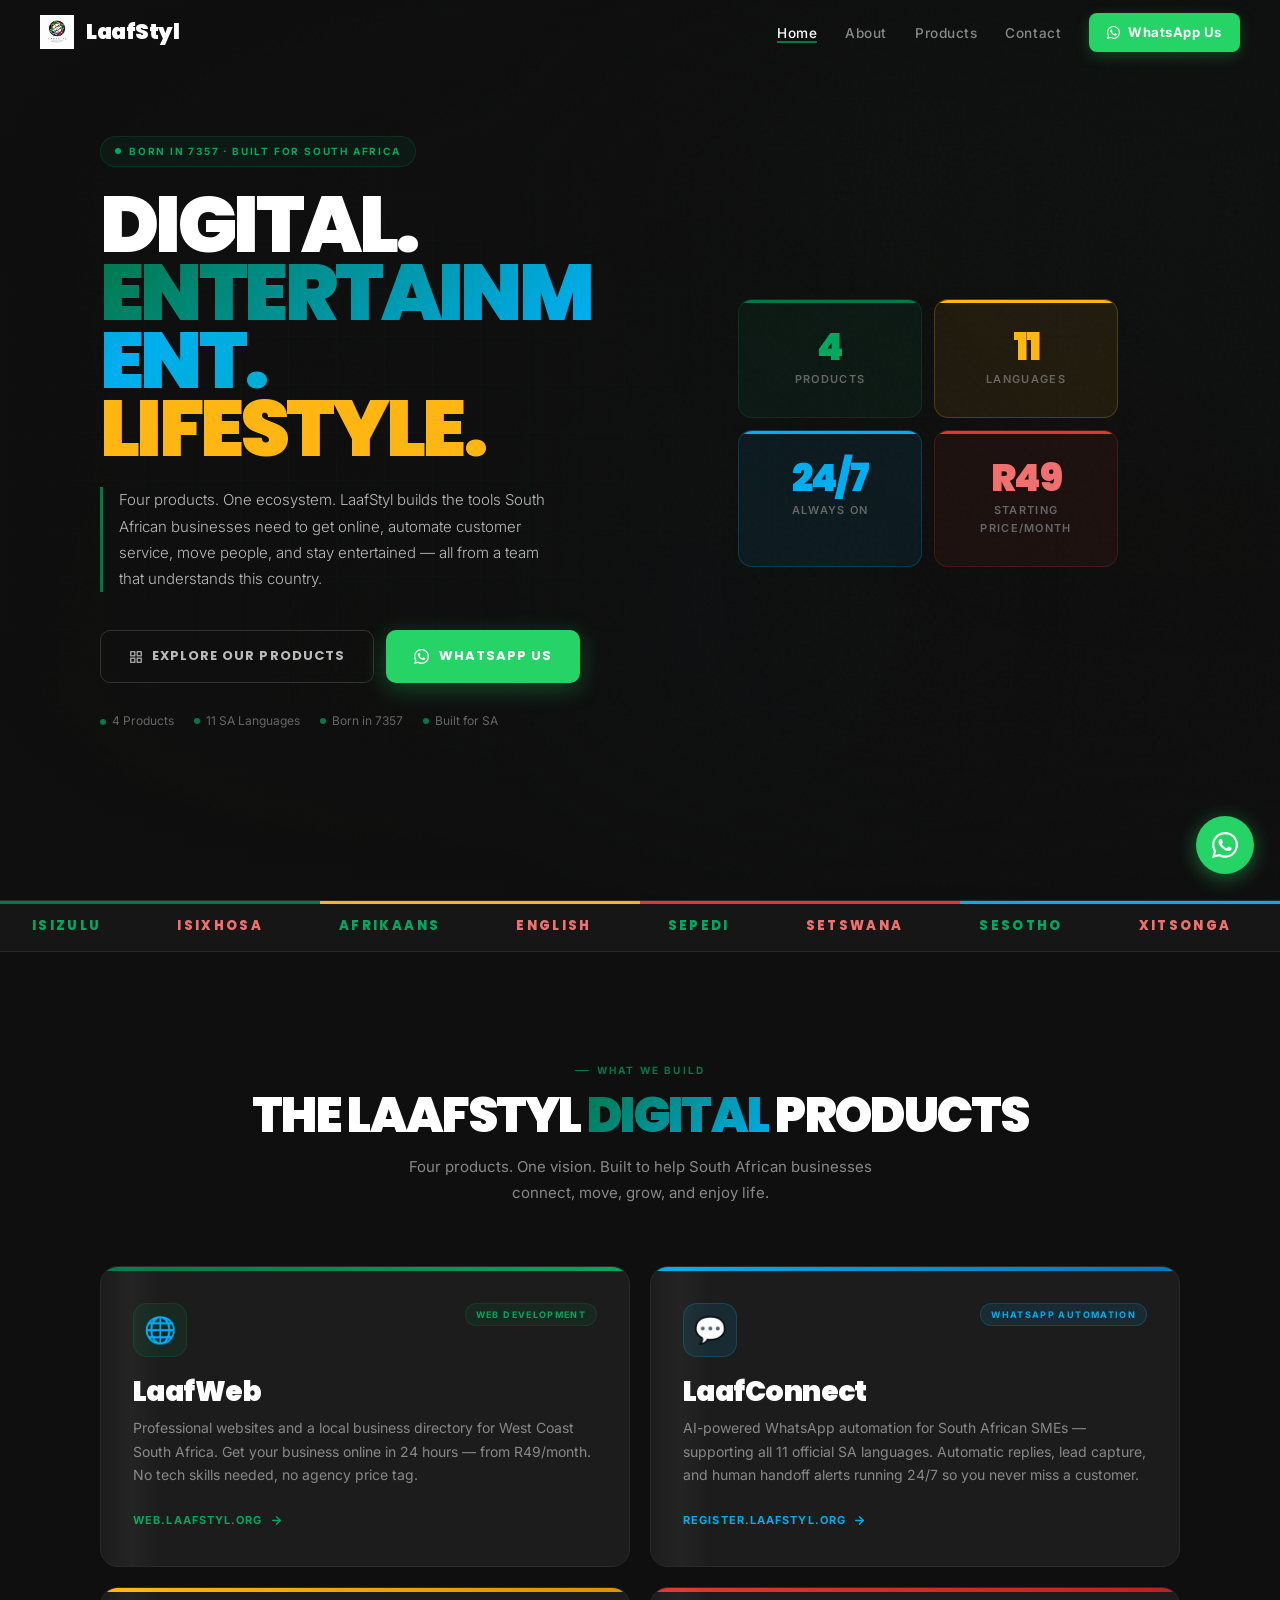
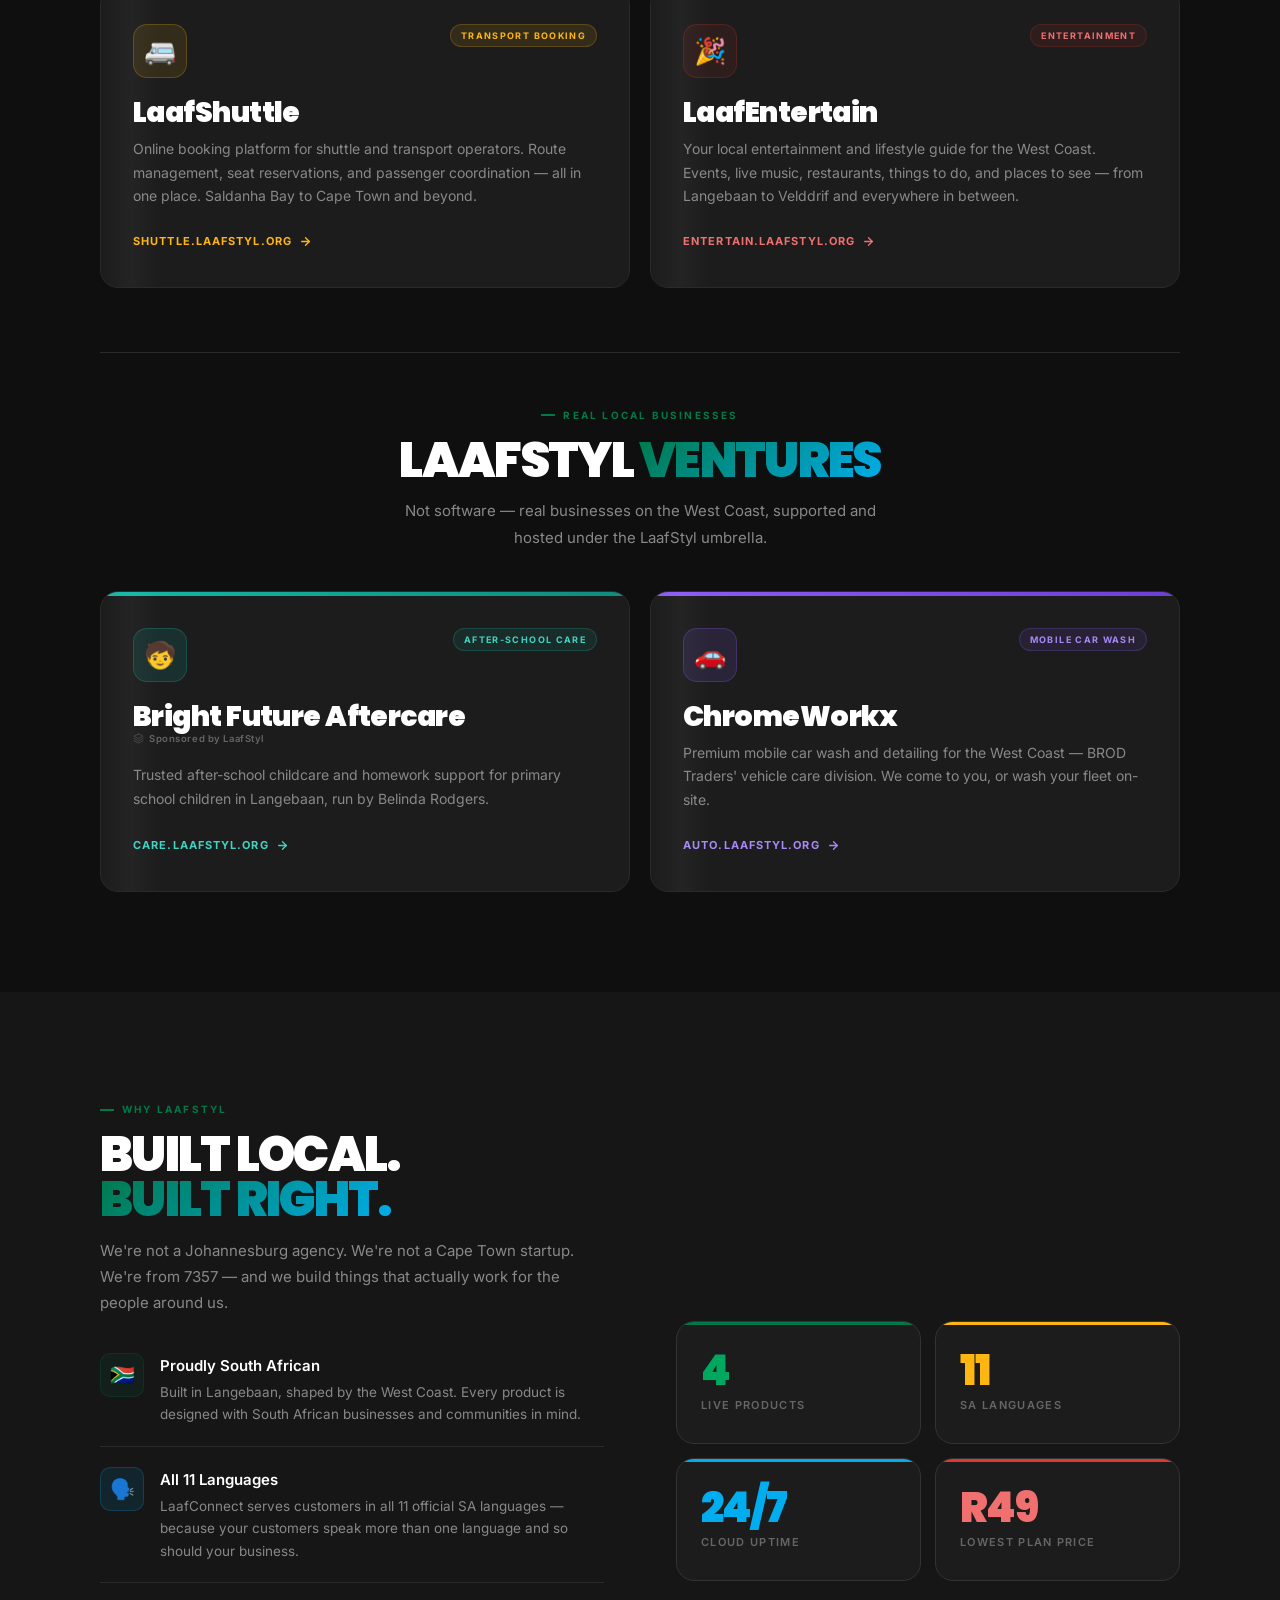
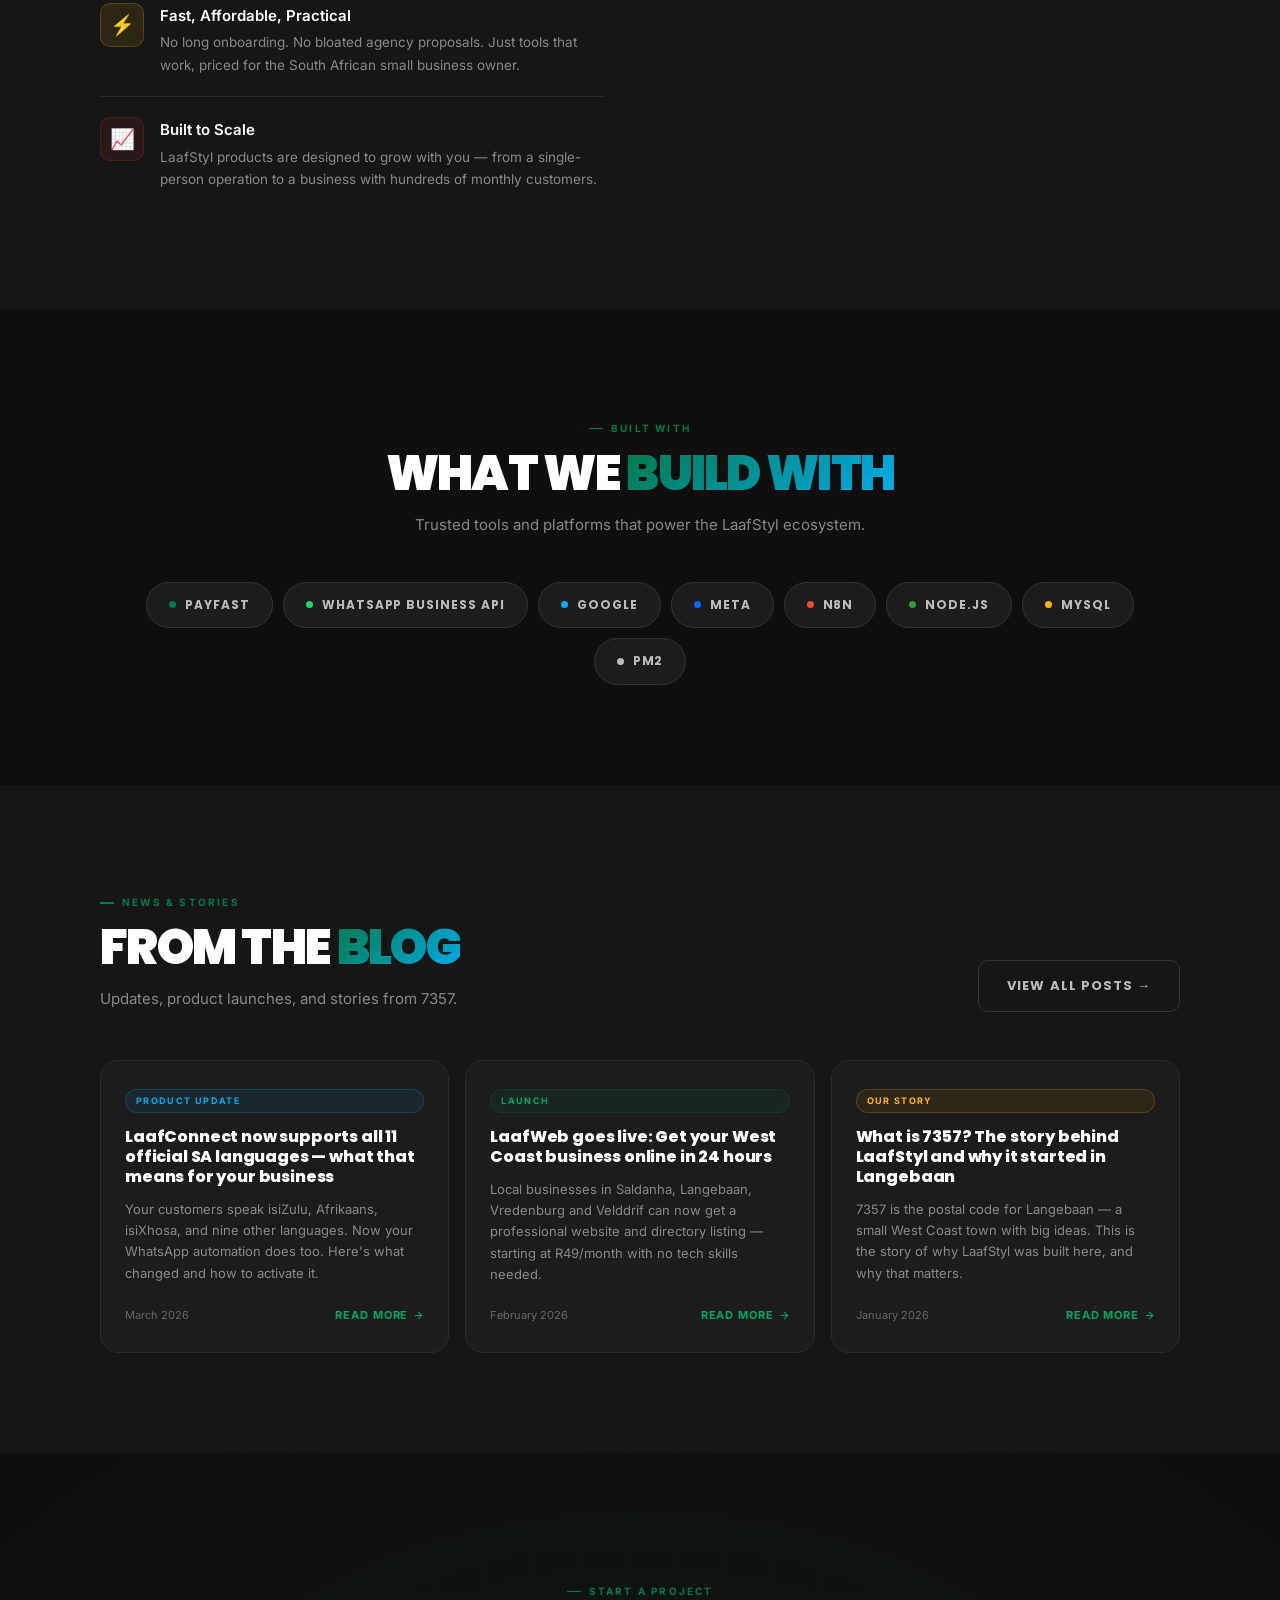
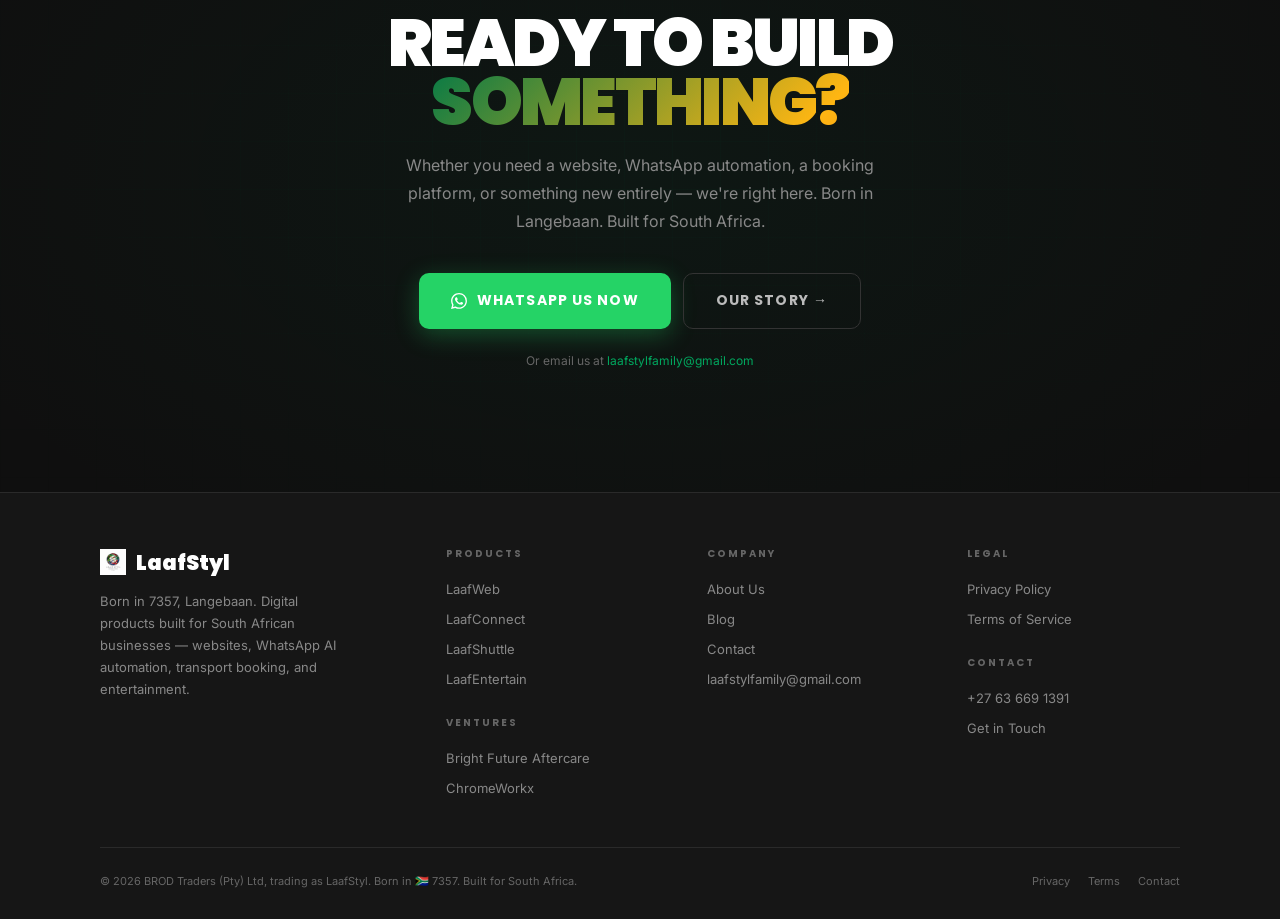
==== commit a645d0e7: "Fix legal entity references: correct contracting party from unregistered 'LaafStyl (Pty) Ltd' to BRO" ====
--- a/index.html
+++ b/index.html
@@ -1208,7 +1208,7 @@
       </div>
     </div>
     <div class="foot-bottom">
-      <div class="foot-copy">© 2026 LaafStyl (Pty) Ltd. Born in 🇿🇦 7357. Built for South Africa.</div>
+      <div class="foot-copy">© 2026 BROD Traders (Pty) Ltd, trading as LaafStyl. Born in 🇿🇦 7357. Built for South Africa.</div>
       <div class="foot-legal">
         <a href="privacy.html">Privacy</a>
         <a href="terms.html">Terms</a>
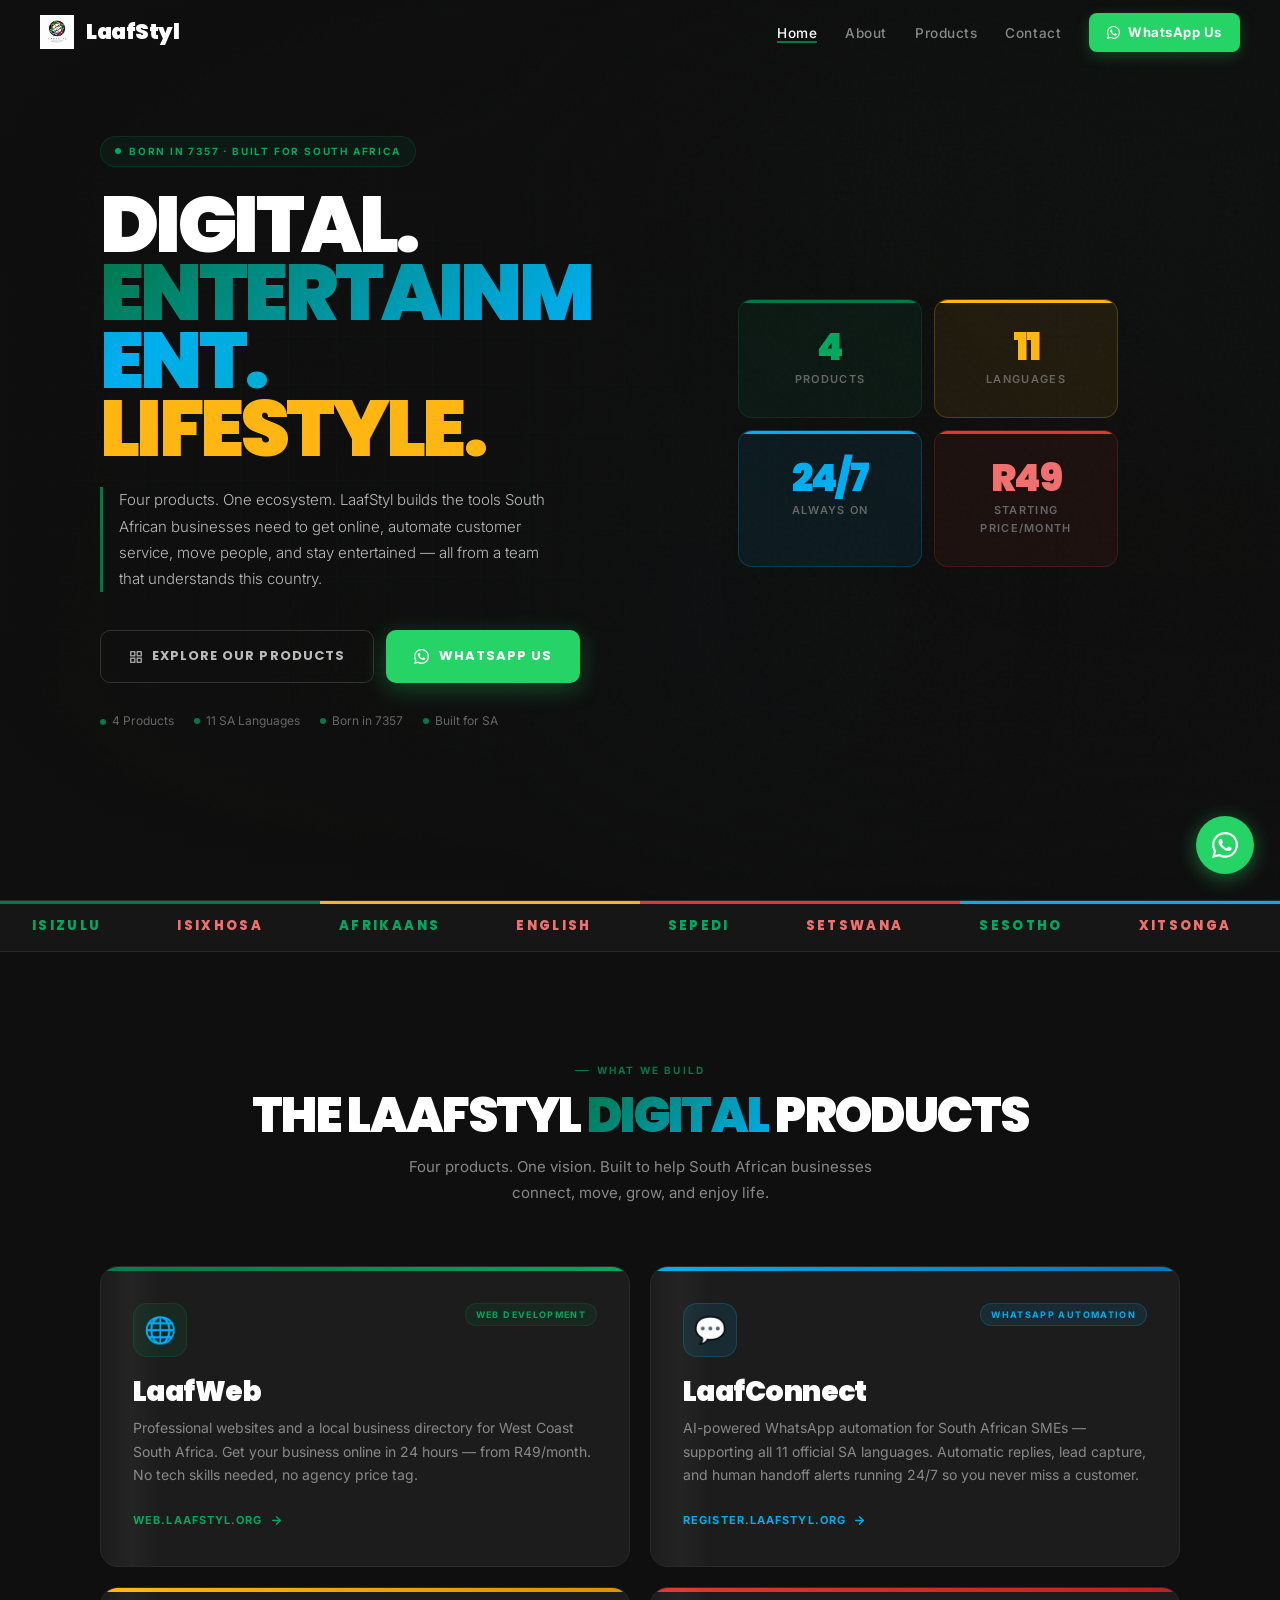
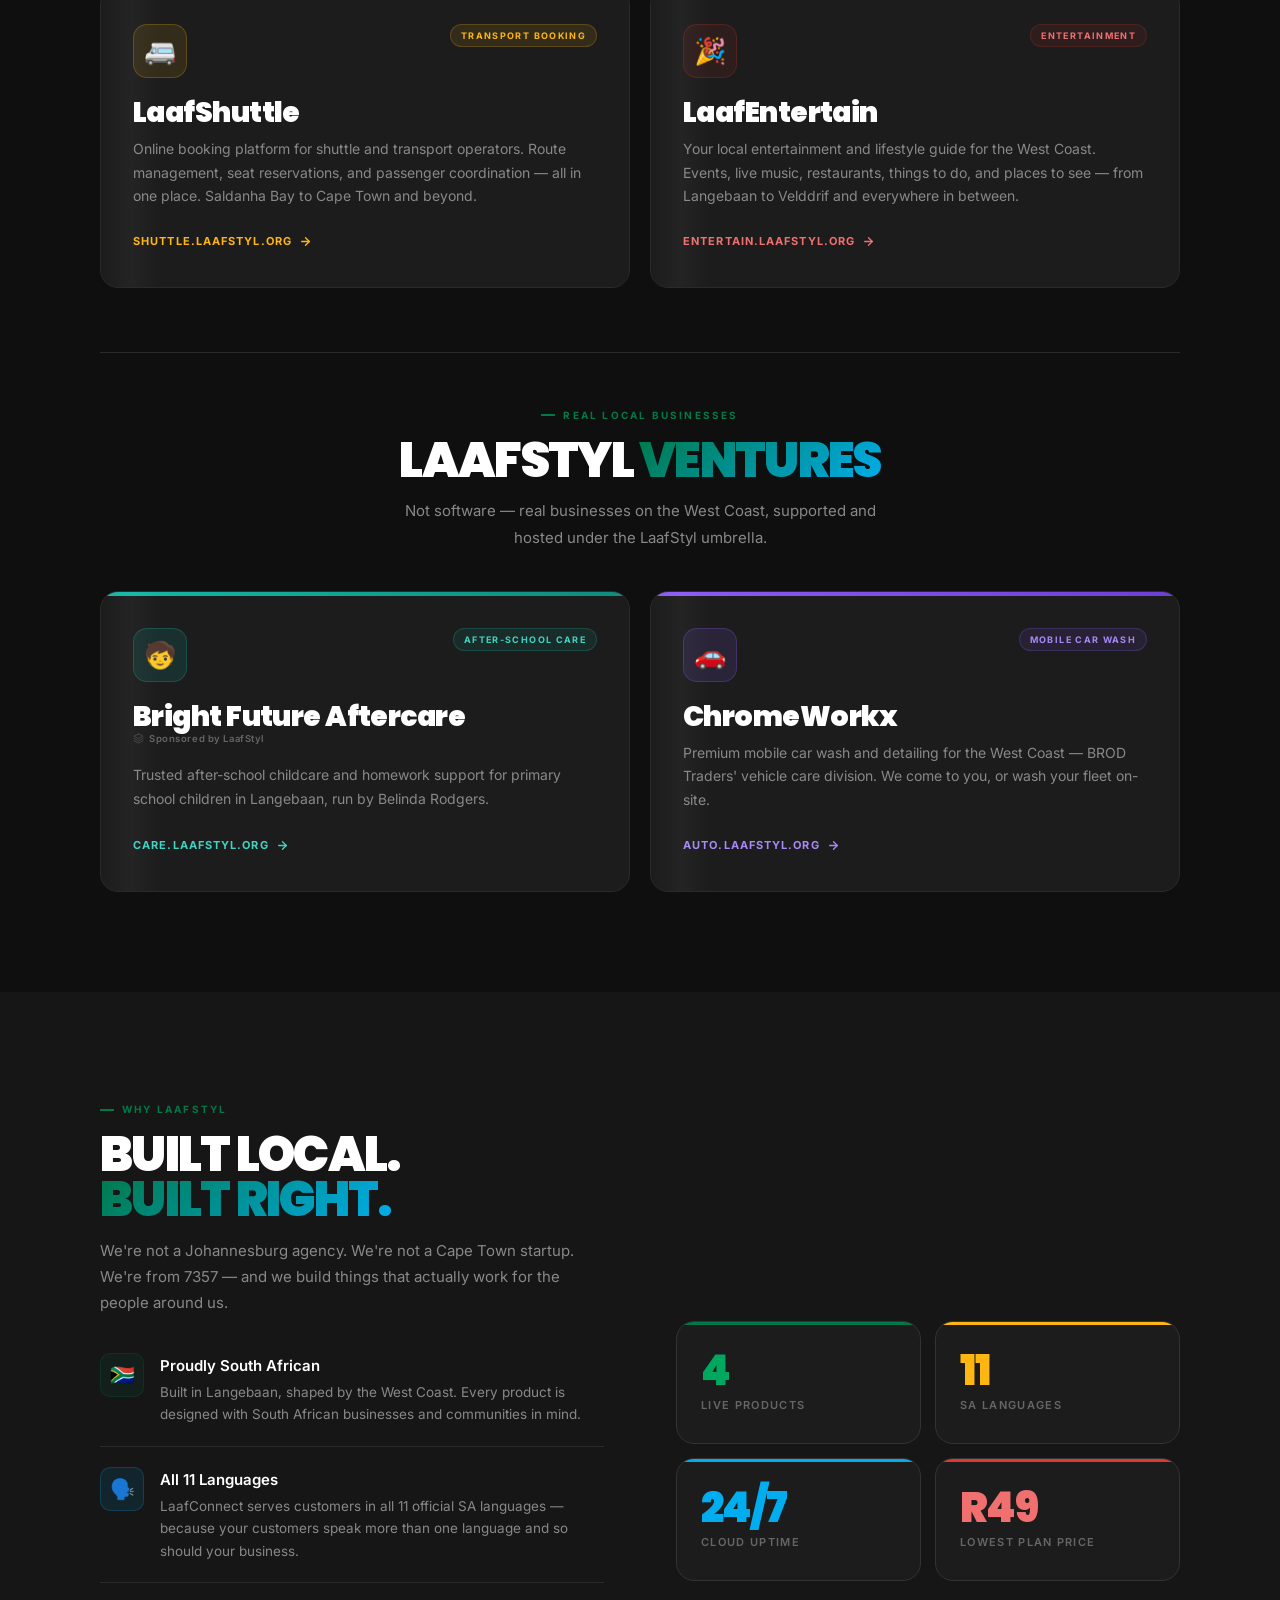
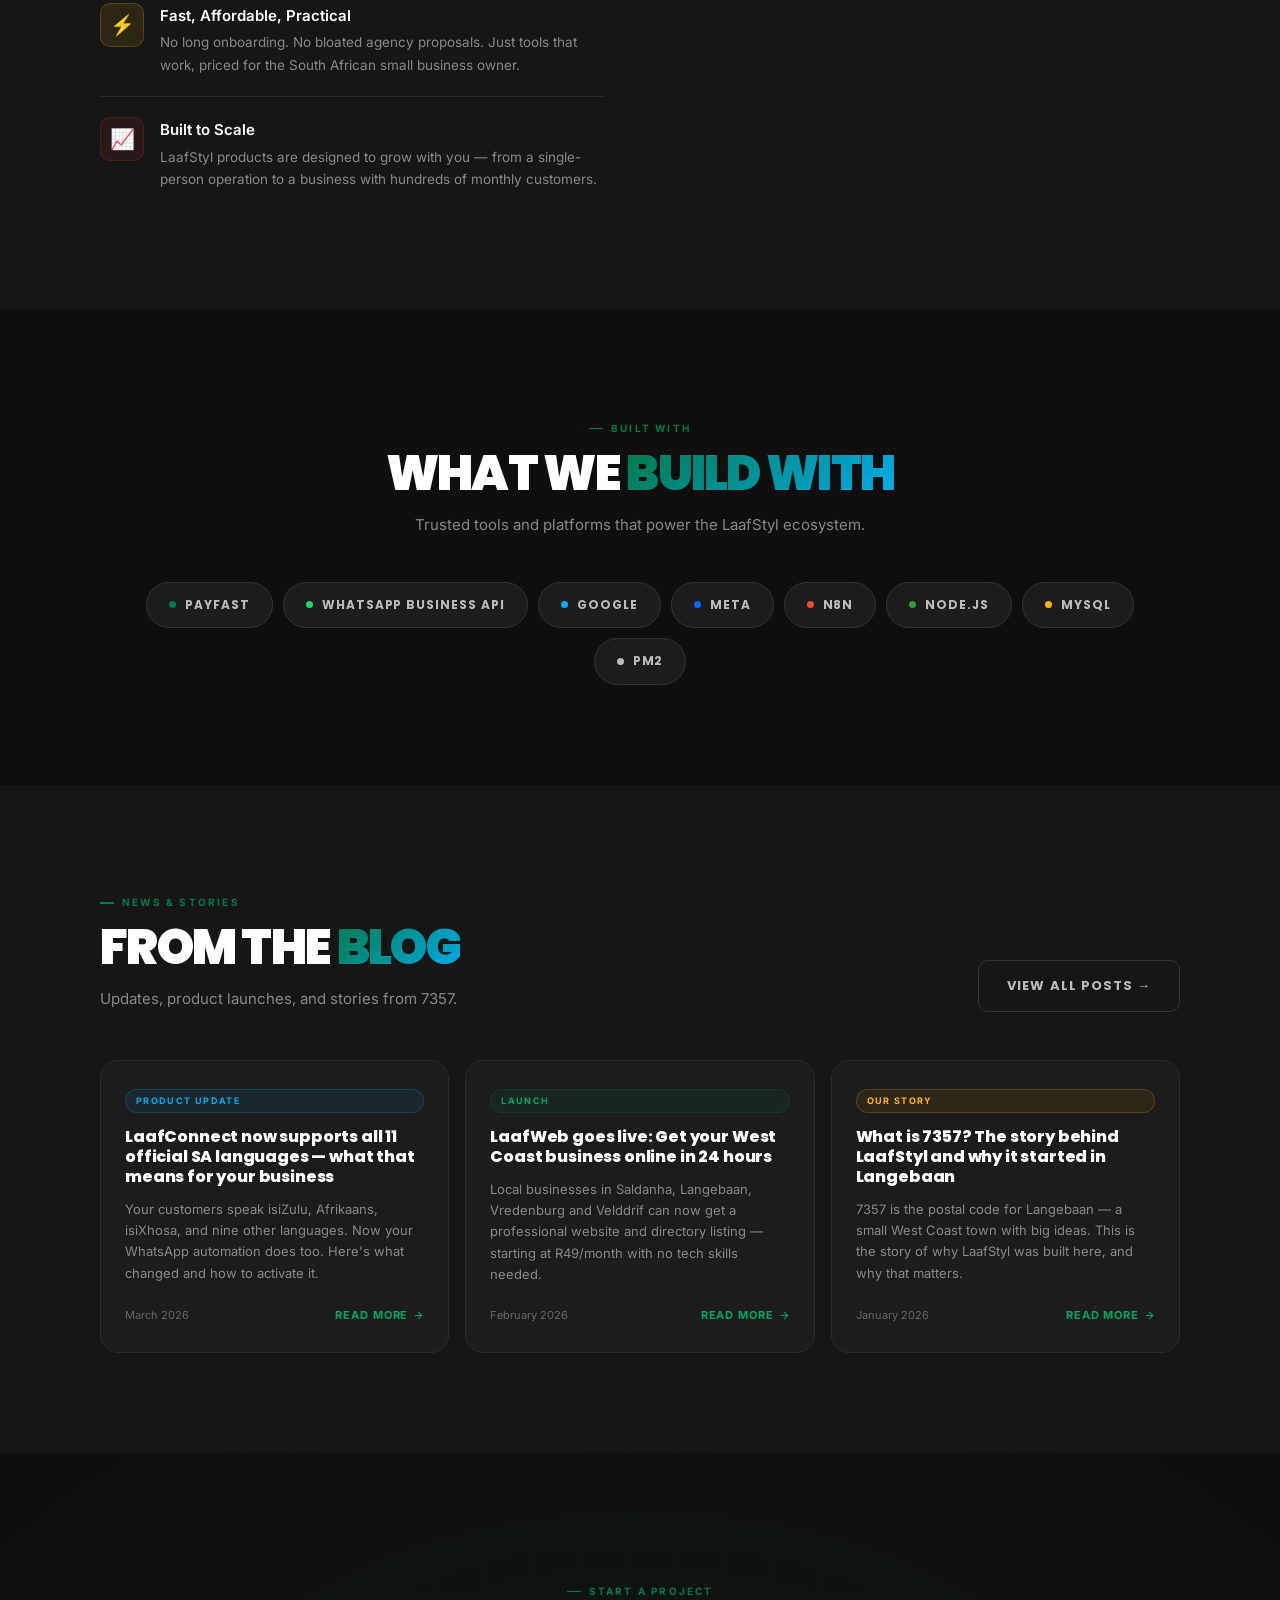
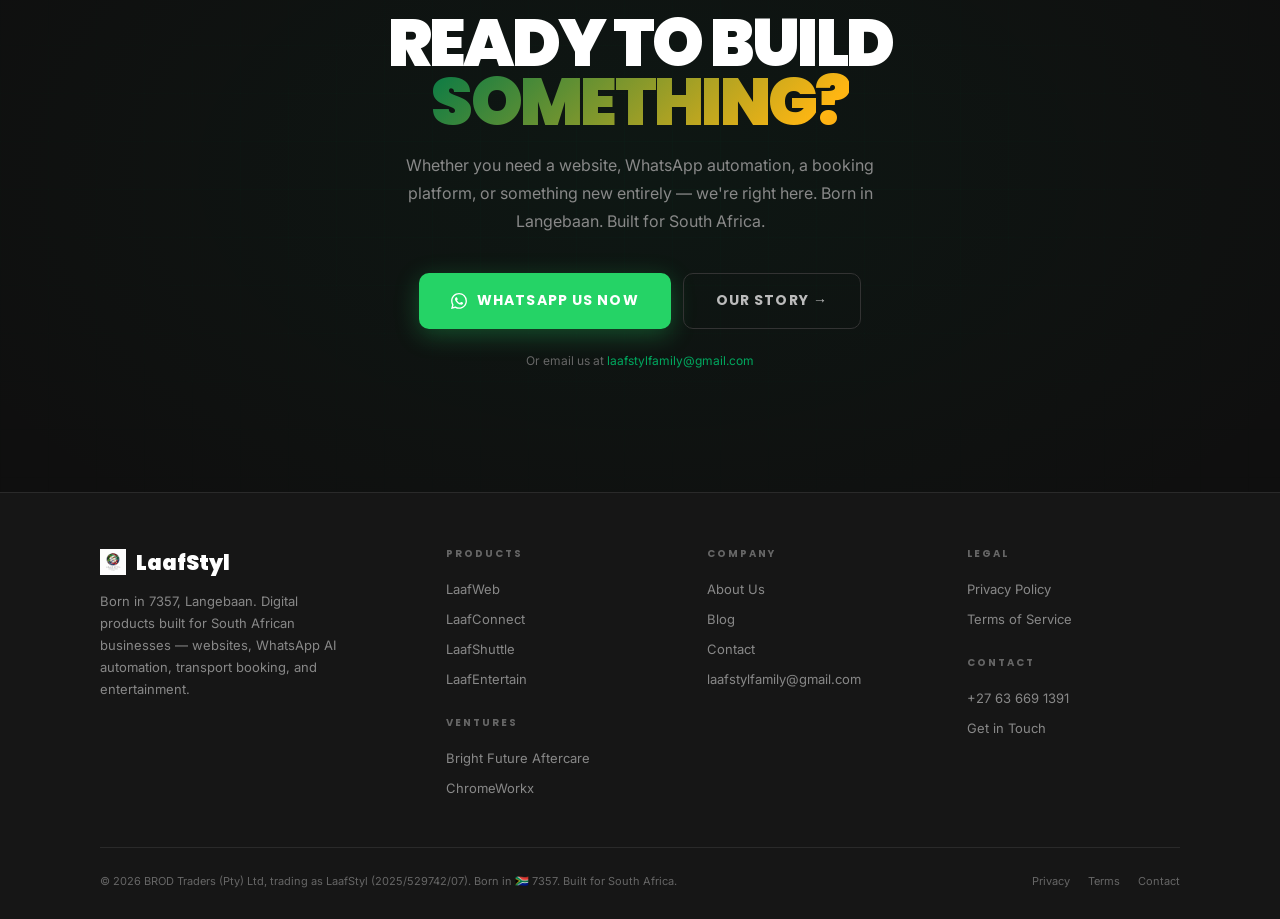
==== commit e08839e6: "Add company registration number to footer legal text The 2026-09-06 Phase 3 audit flagged the footer" ====
--- a/index.html
+++ b/index.html
@@ -1208,7 +1208,7 @@
       </div>
     </div>
     <div class="foot-bottom">
-      <div class="foot-copy">© 2026 BROD Traders (Pty) Ltd, trading as LaafStyl. Born in 🇿🇦 7357. Built for South Africa.</div>
+      <div class="foot-copy">© 2026 BROD Traders (Pty) Ltd, trading as LaafStyl (2025/529742/07). Born in 🇿🇦 7357. Built for South Africa.</div>
       <div class="foot-legal">
         <a href="privacy.html">Privacy</a>
         <a href="terms.html">Terms</a>
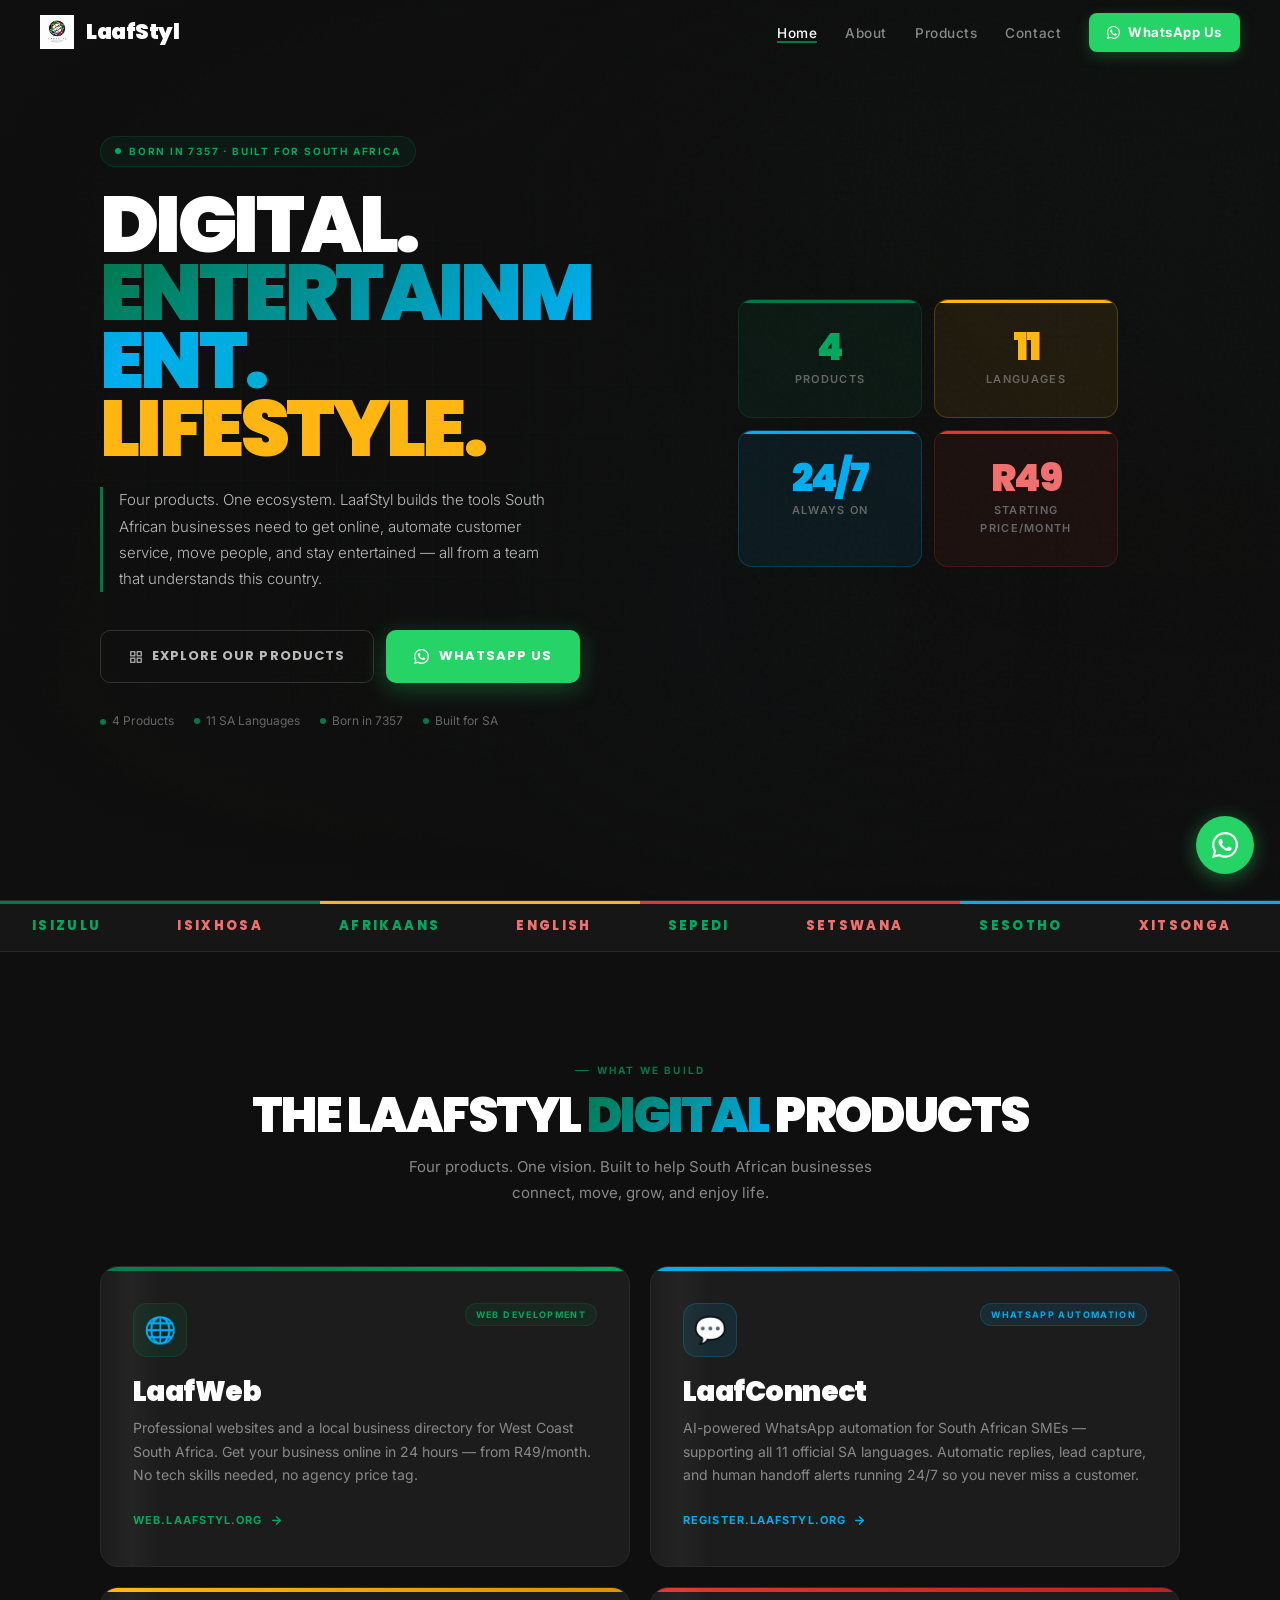
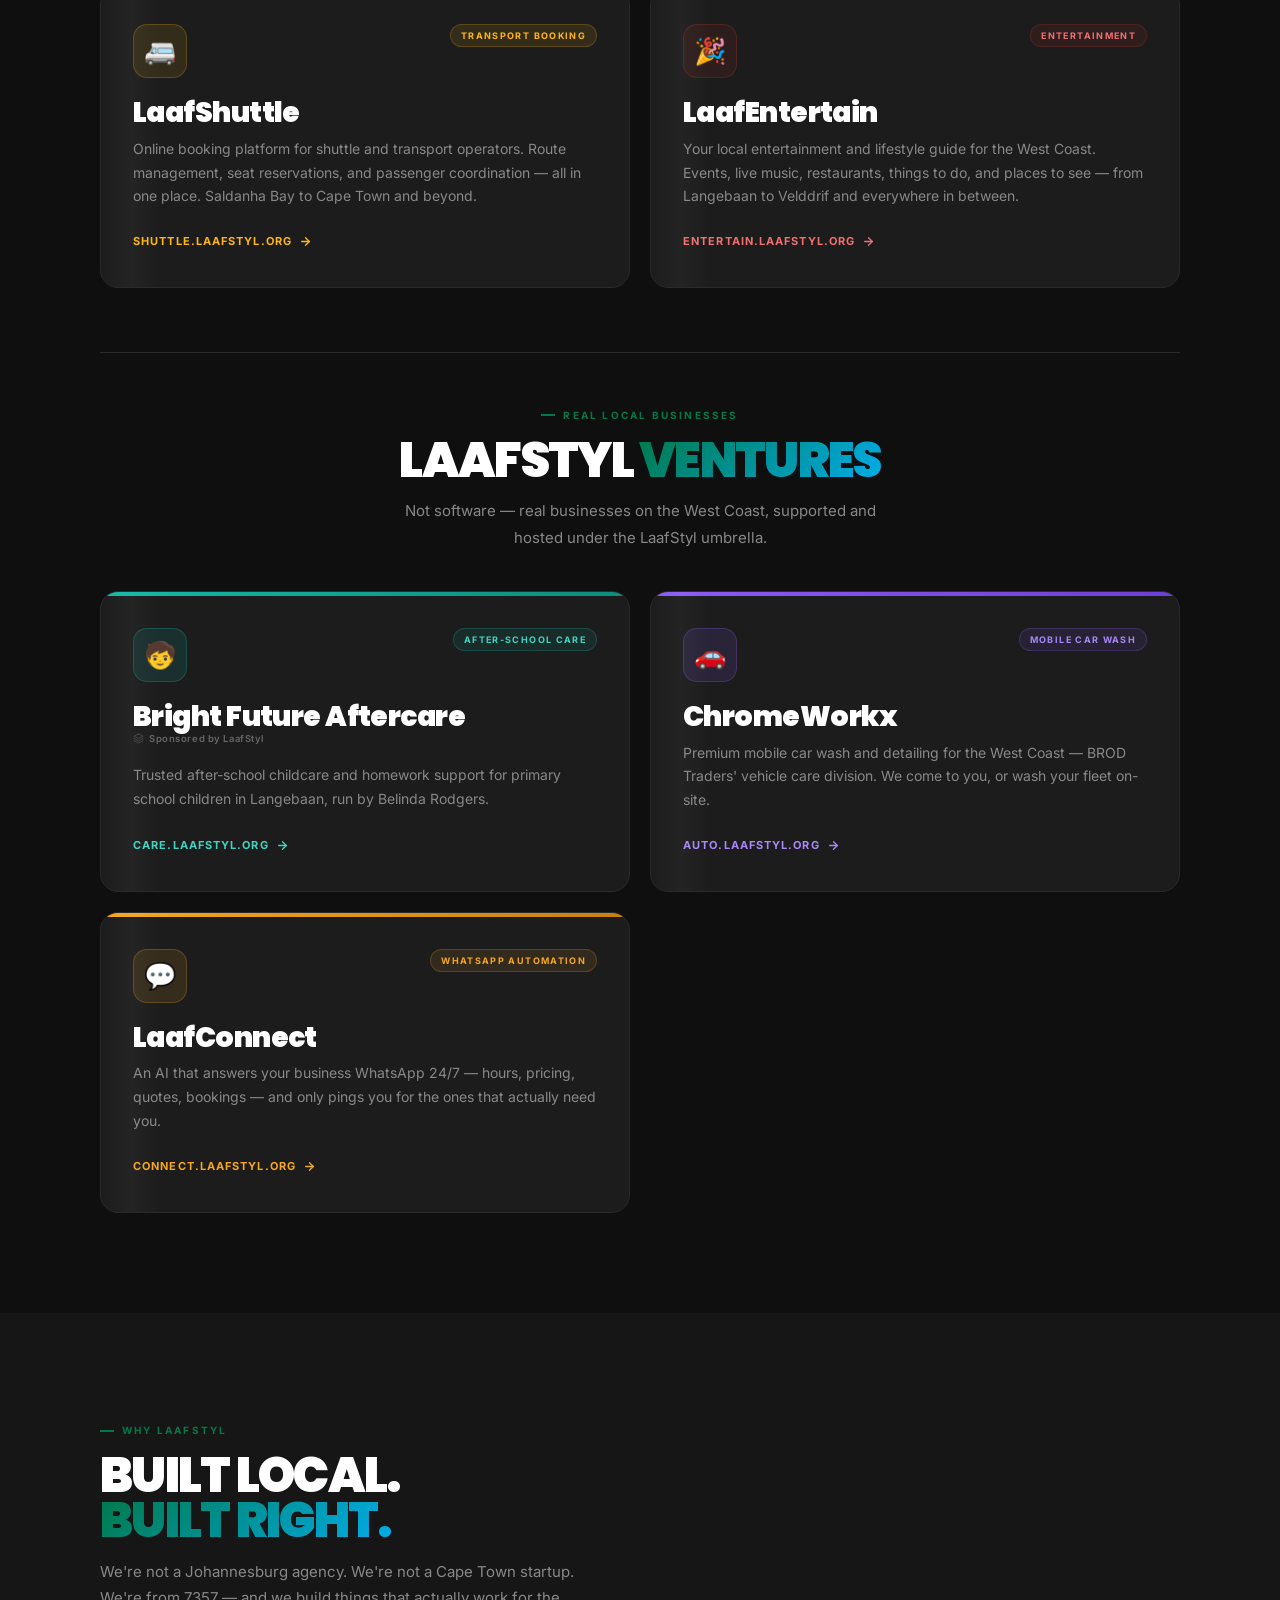
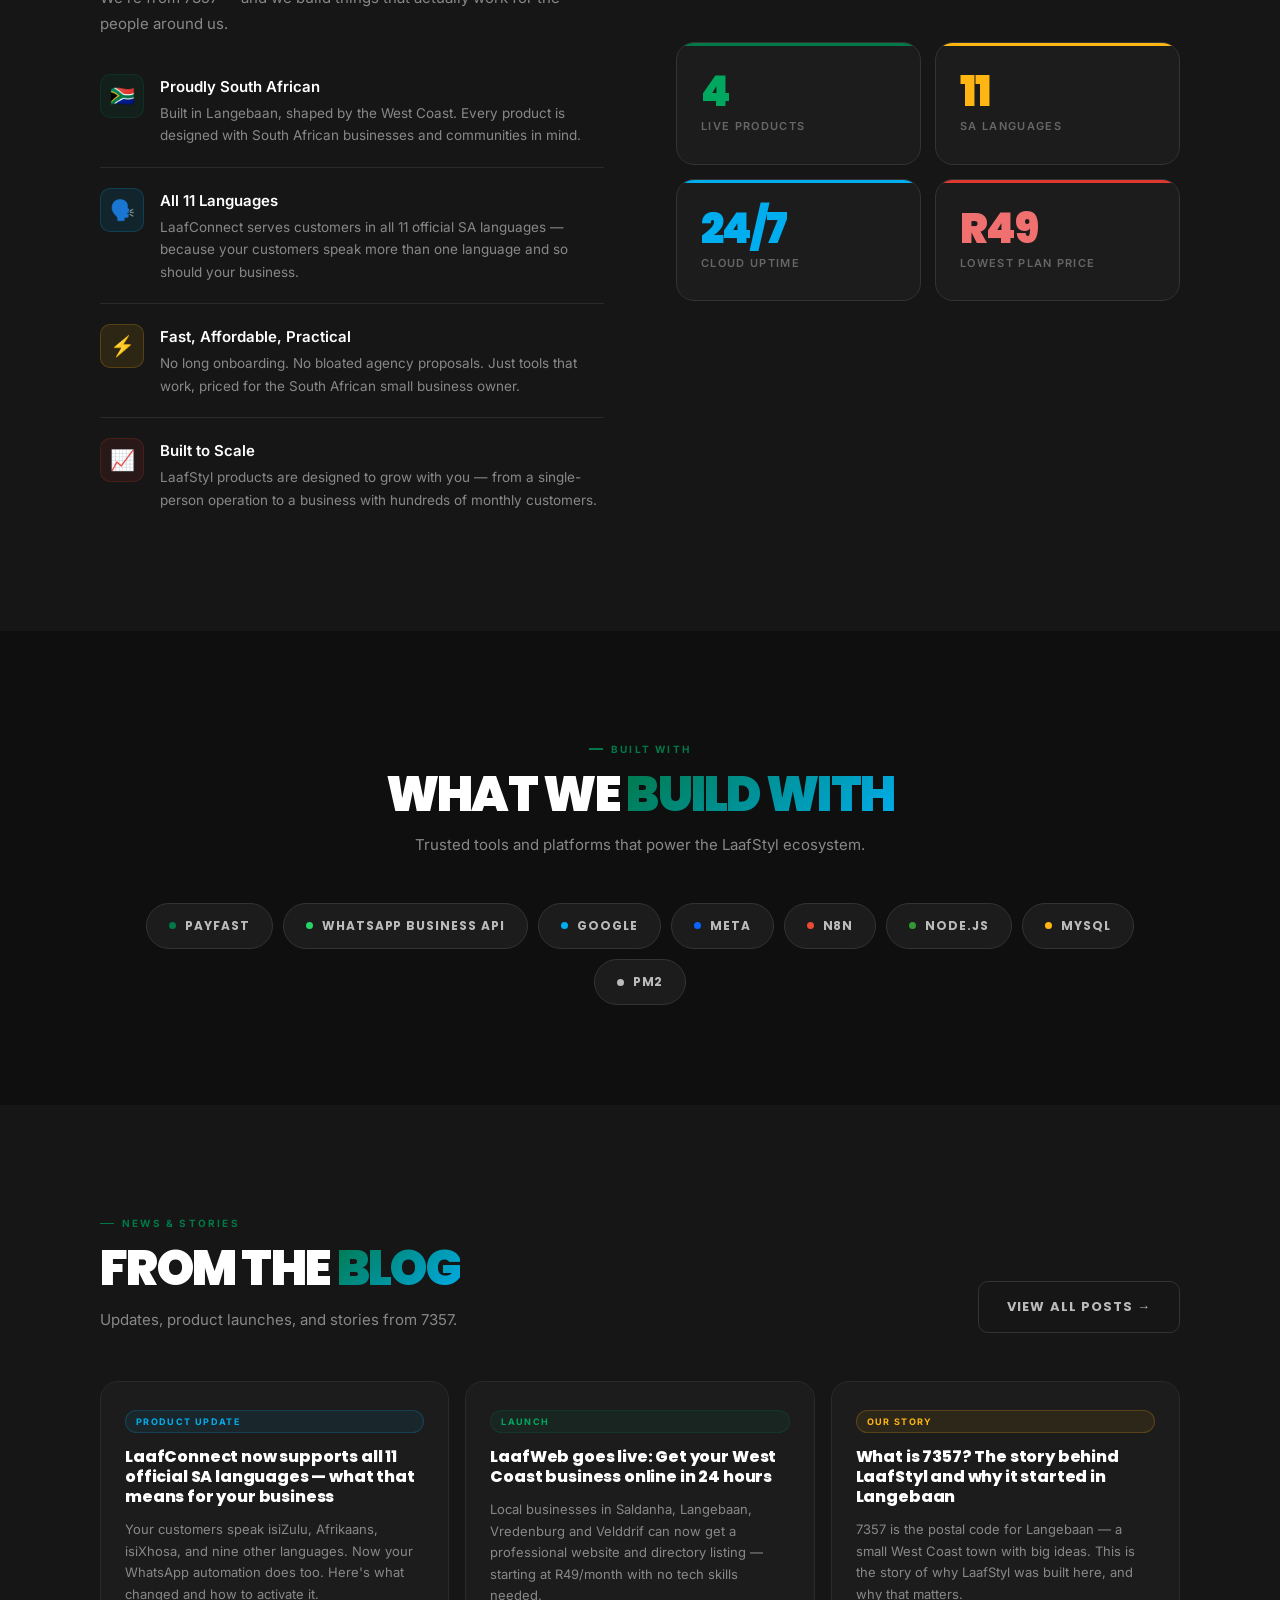
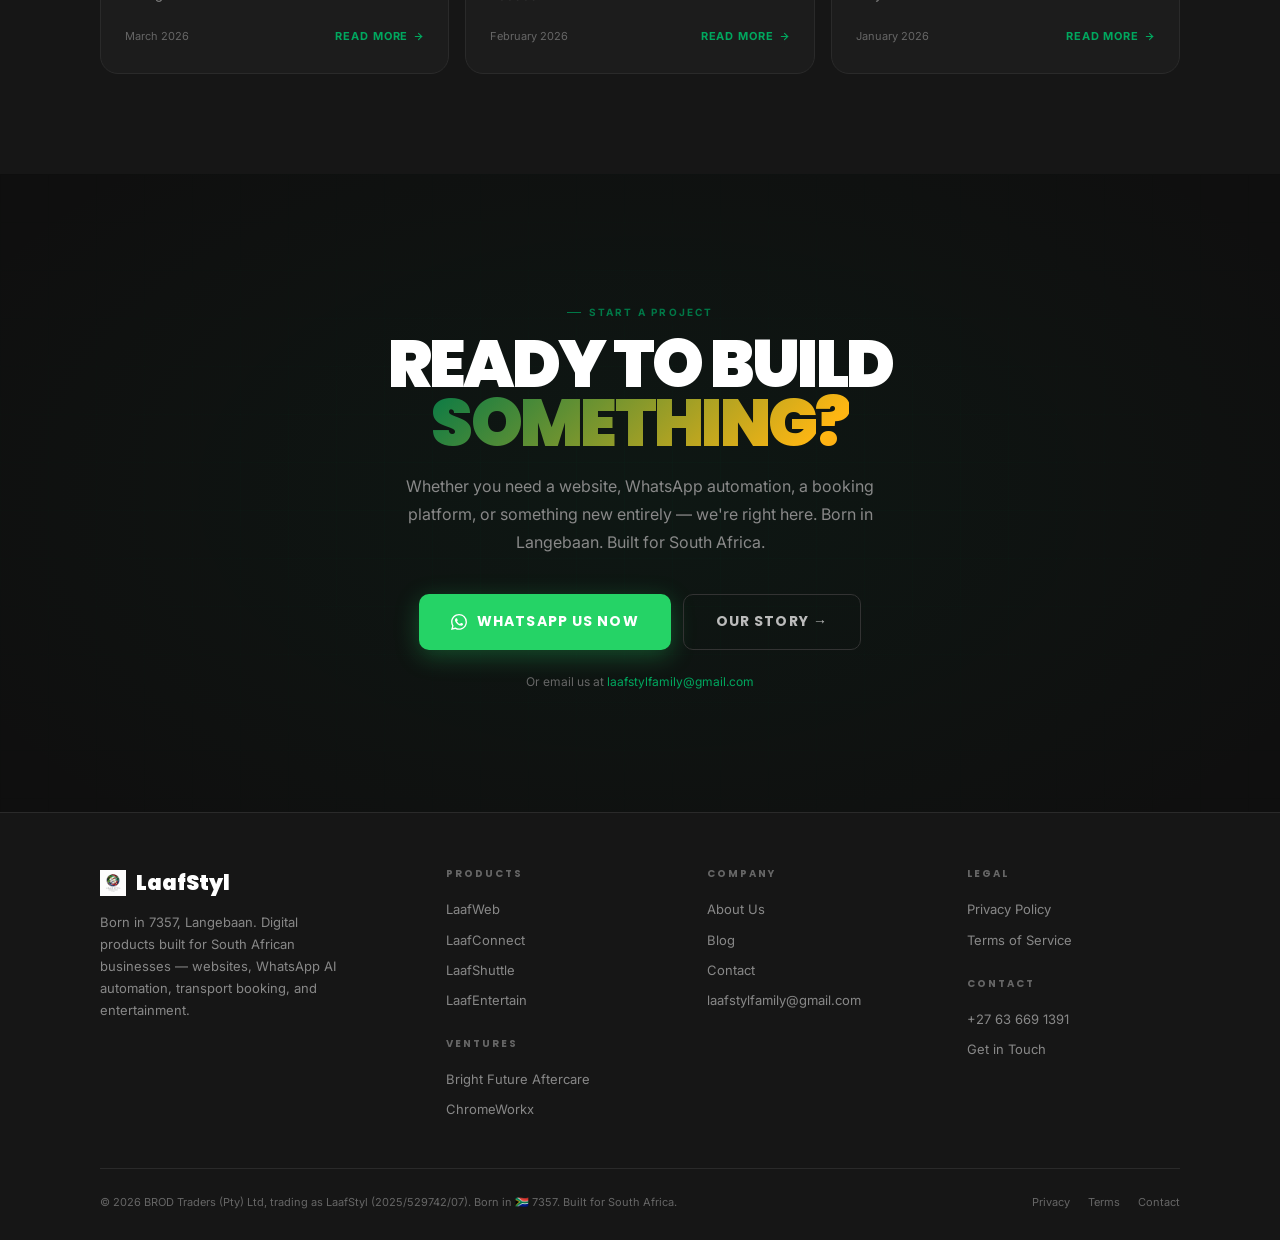
==== commit 0faf2137: "Add LaafConnect to Ventures section Co-Authored-By: Claude Sonnet 5 <noreply@anthropic.com>" ====
--- a/index.html
+++ b/index.html
@@ -992,6 +992,21 @@
         </div>
       </a>
 
+      <!-- LaafConnect -->
+      <a href="https://connect.laafstyl.org" class="prod-card c-amber sr d2" target="_blank" rel="noopener">
+        <div class="prod-shim"></div>
+        <div class="prod-top">
+          <div class="prod-ico">💬</div>
+          <span class="prod-cat">WhatsApp Automation</span>
+        </div>
+        <div class="prod-name">LaafConnect</div>
+        <div class="prod-desc">An AI that answers your business WhatsApp 24/7 — hours, pricing, quotes, bookings — and only pings you for the ones that actually need you.</div>
+        <div class="prod-url">
+          connect.laafstyl.org
+          <svg width="13" height="13" viewBox="0 0 24 24" fill="none" stroke="currentColor" stroke-width="2.5" stroke-linecap="round"><line x1="5" y1="12" x2="19" y2="12"/><polyline points="12 5 19 12 12 19"/></svg>
+        </div>
+      </a>
+
     </div>
   </div>
 </section>
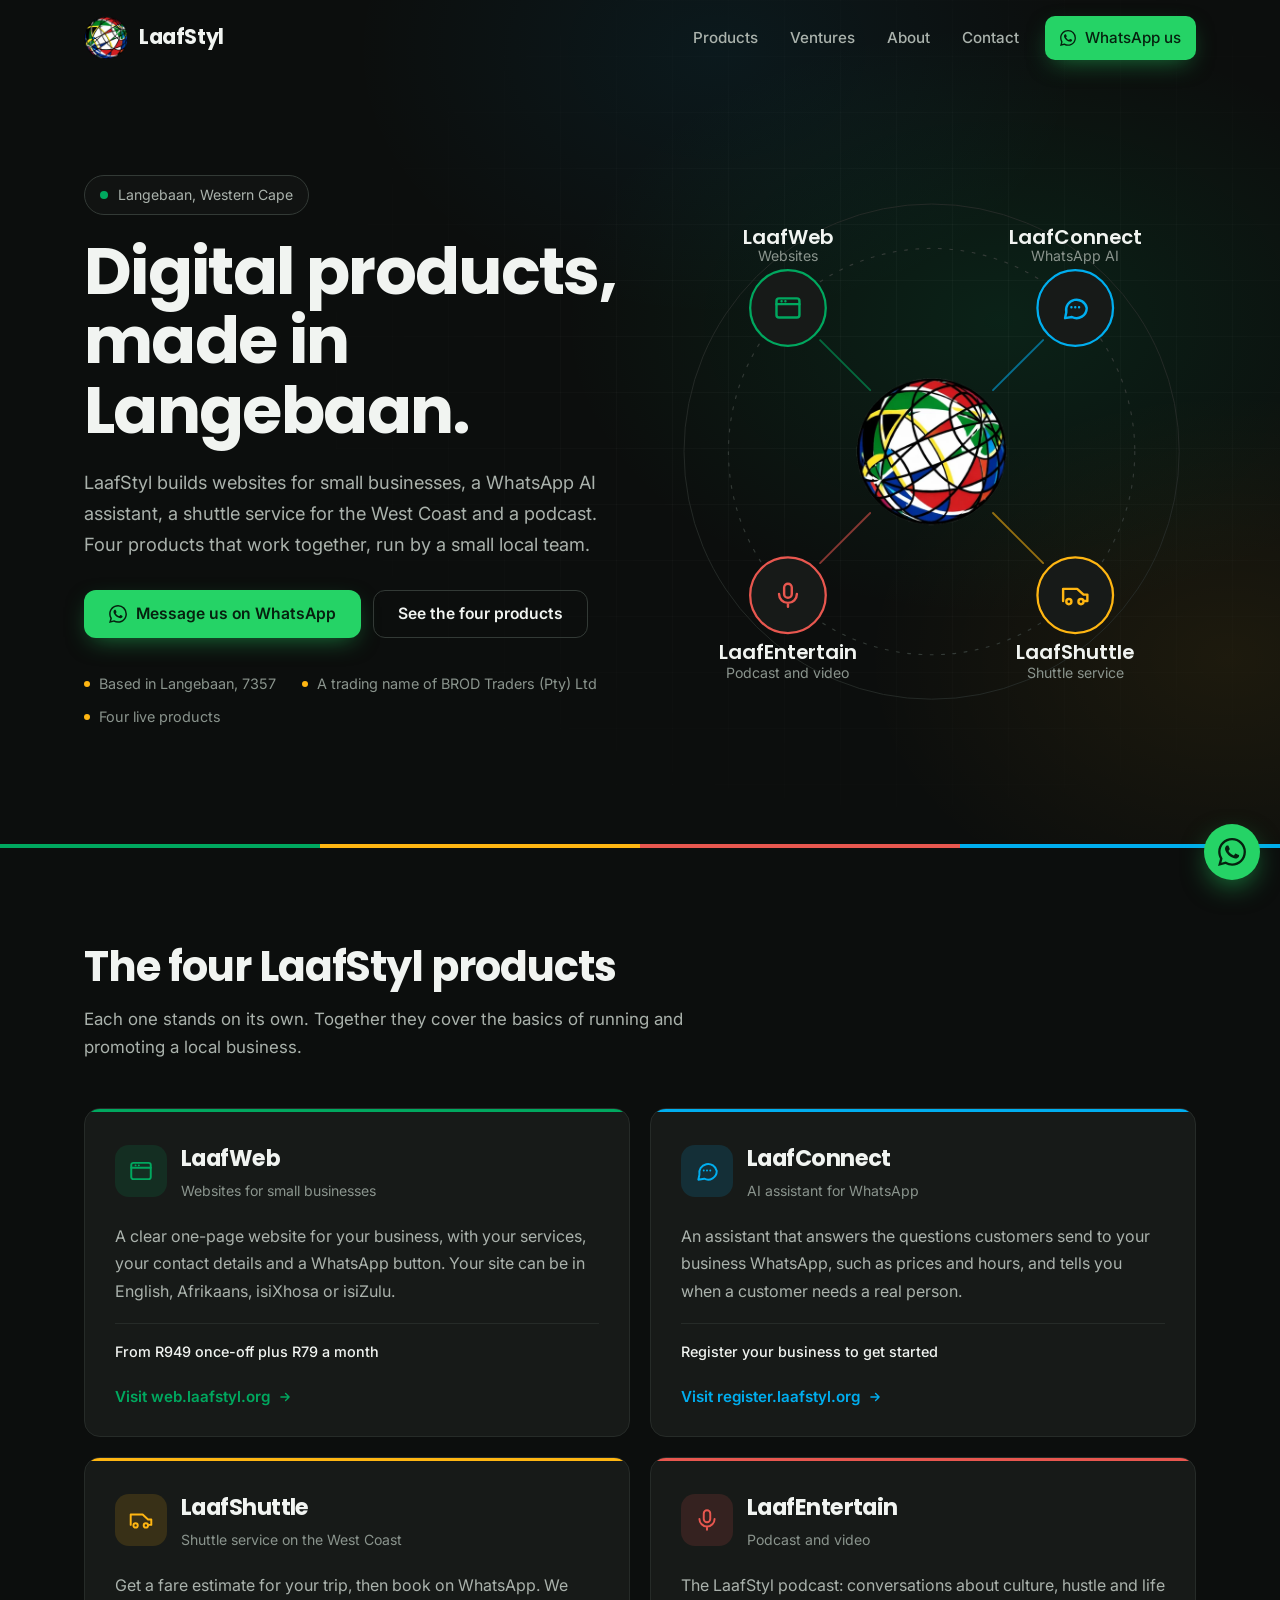
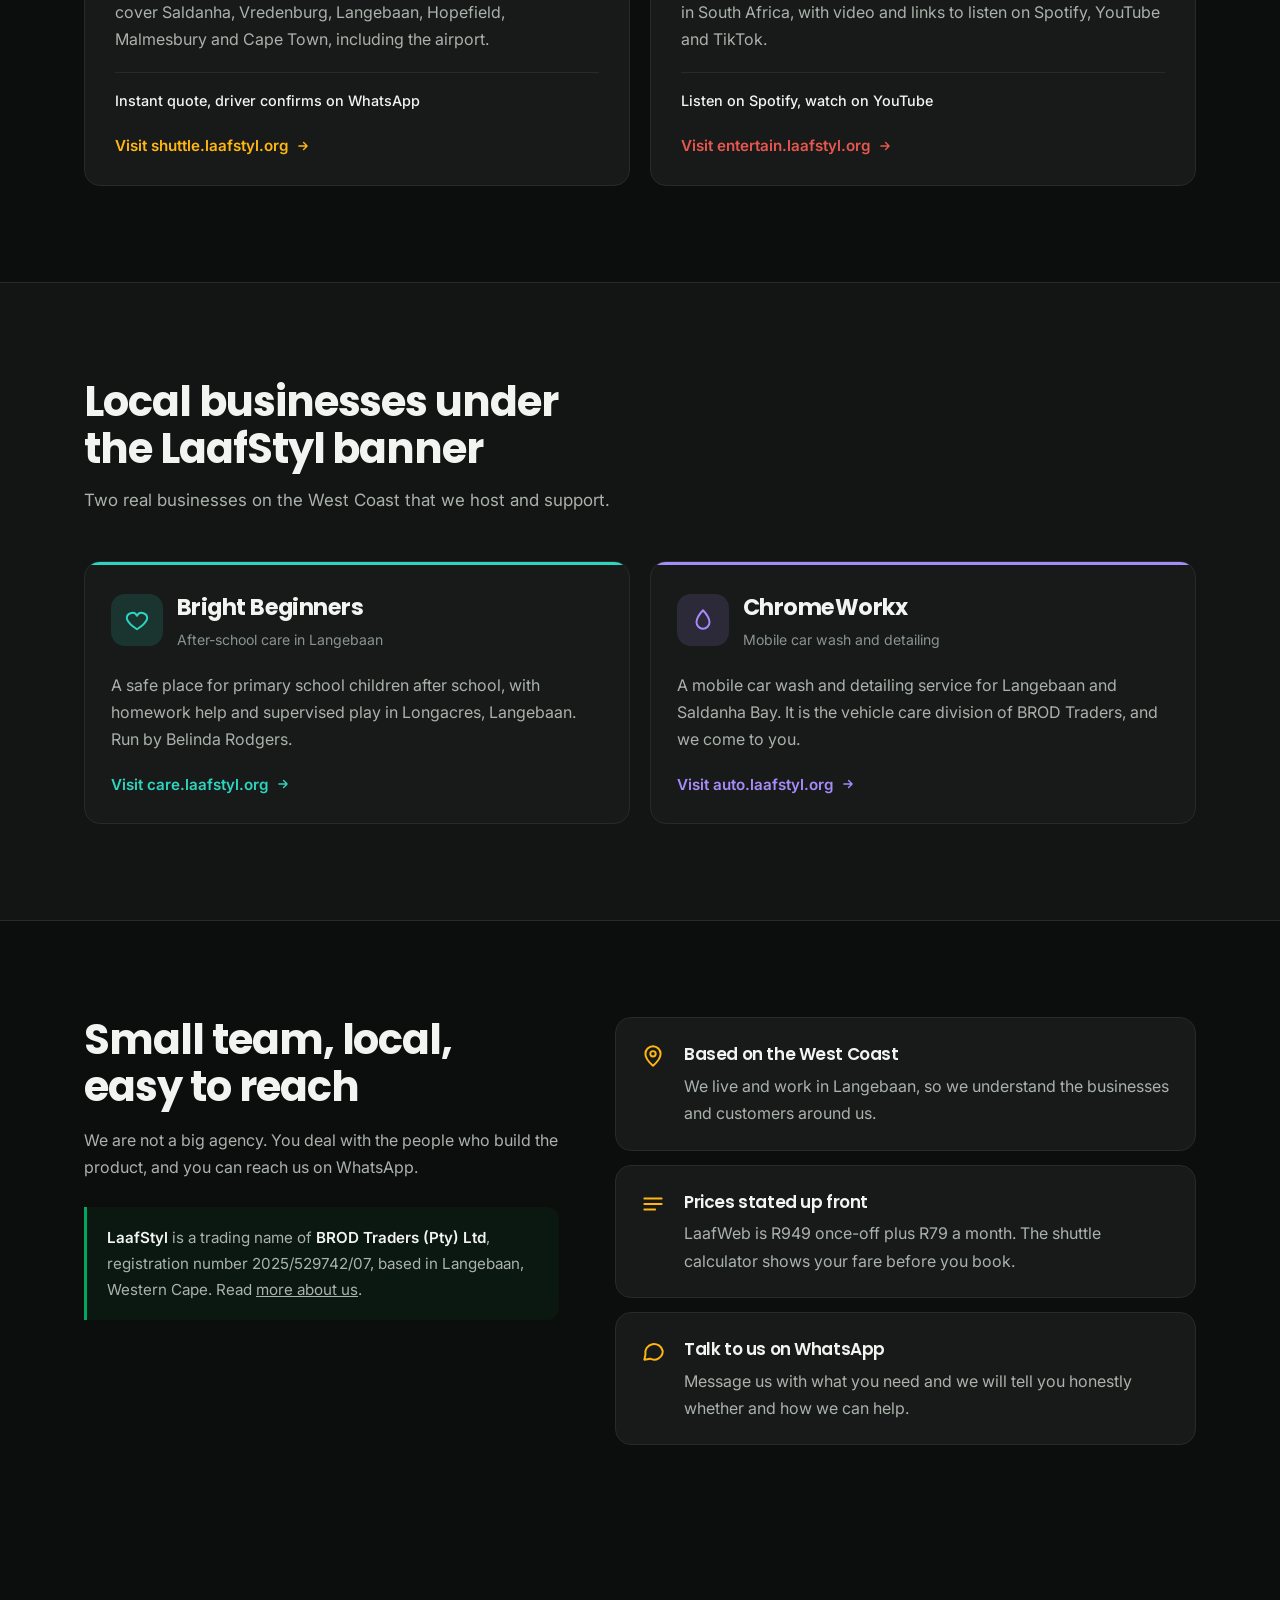
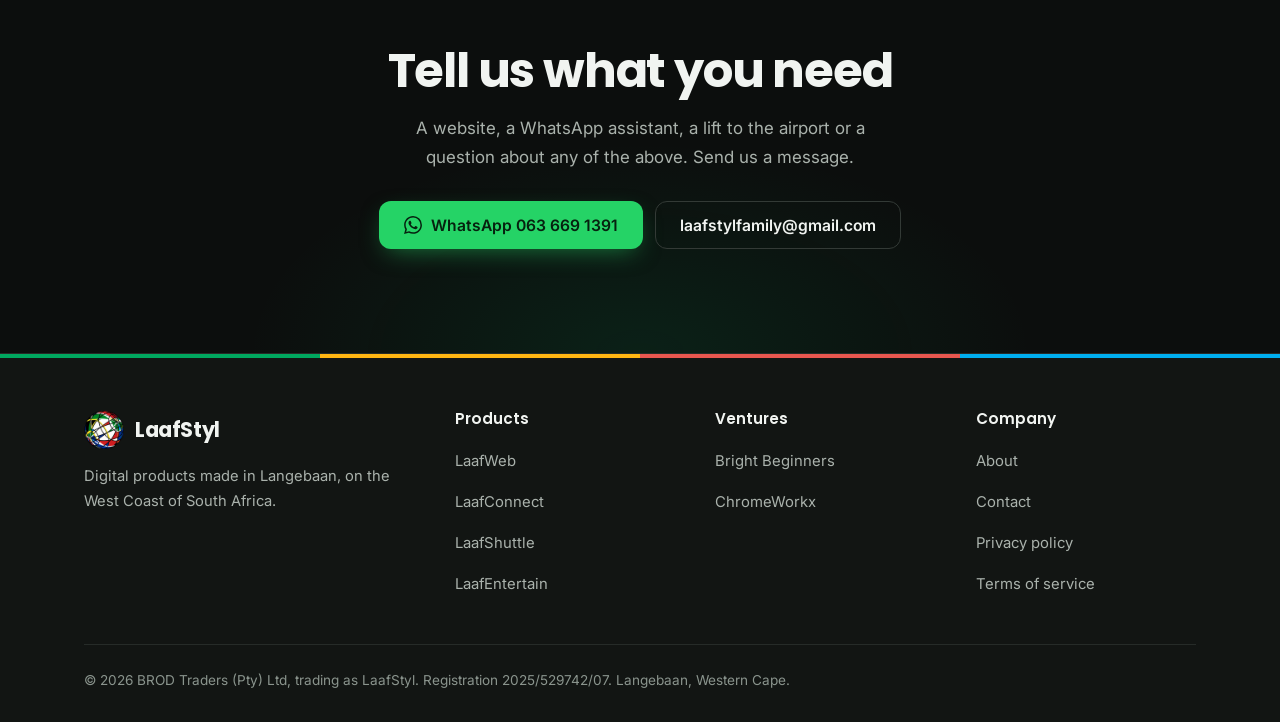
==== commit e4bfd27e: "Redesign home page: ecosystem hero, honest product cards, shared CSS/JS, globe logo + favicons" ====
--- a/index.html
+++ b/index.html
@@ -2,1287 +2,319 @@
 <html lang="en">
 <head>
 <meta charset="UTF-8">
-<meta name="viewport" content="width=device-width, initial-scale=1.0">
-<title>LaafStyl | Digital Ecosystem for South African Businesses | Web, WhatsApp AI, Shuttle &amp; Entertainment</title>
-<meta name="description" content="LaafStyl builds digital products for South African businesses — websites, WhatsApp AI automation, transport booking, and entertainment. Born in 7357. Built for South Africa.">
-<meta name="keywords" content="LaafStyl, digital agency Langebaan, web design West Coast South Africa, WhatsApp AI South Africa, shuttle booking Saldanha, entertainment West Coast SA, LaafWeb, LaafConnect, LaafShuttle, LaafEntertain, Langebaan 7357, digital services Western Cape, Cape Town, Stellenbosch, Paarl, George, Hermanus, Worcester, Knysna, Mossel Bay, Johannesburg, Durban, Pretoria, digital agency South Africa, WhatsApp AI SME South Africa, small business automation SA, website design South Africa, digital ecosystem SA">
-<meta name="author" content="LaafStyl — Langebaan, Western Cape, South Africa">
+<meta name="viewport" content="width=device-width, initial-scale=1">
+<title>LaafStyl: digital products from Langebaan, South Africa</title>
+<meta name="description" content="LaafStyl is a Langebaan company that makes websites for small businesses, a WhatsApp AI assistant, a West Coast shuttle service and a podcast.">
+<meta name="author" content="LaafStyl, a trading name of BROD Traders (Pty) Ltd">
 <meta name="geo.region" content="ZA-WC">
 <meta name="geo.placename" content="Langebaan, Western Cape, South Africa">
-<meta name="geo.position" content="-33.0897;18.0261">
-<meta name="ICBM" content="-33.0897, 18.0261">
-<meta property="og:title" content="LaafStyl — Digital Ecosystem for South African Businesses | Web, WhatsApp AI, Shuttle &amp; Entertainment">
-<meta property="og:description" content="LaafStyl builds digital products for South African businesses — websites, WhatsApp AI automation, transport booking, and entertainment. Born in 7357. Built for South Africa.">
+<meta name="theme-color" content="#0c0e0d">
+<link rel="canonical" href="https://www.laafstyl.org/">
+<meta property="og:site_name" content="LaafStyl">
+<meta property="og:title" content="LaafStyl: digital products from Langebaan, South Africa">
+<meta property="og:description" content="Websites for small businesses, a WhatsApp AI assistant, a West Coast shuttle service and a podcast. Made in Langebaan.">
 <meta property="og:type" content="website">
-<meta property="og:url" content="https://www.laafstyl.org">
+<meta property="og:url" content="https://www.laafstyl.org/">
 <meta property="og:locale" content="en_ZA">
-<meta property="og:image" content="https://www.laafstyl.org/og-image.jpg">
+<meta property="og:image" content="https://www.laafstyl.org/assets/og.png">
 <meta property="og:image:width" content="1200">
 <meta property="og:image:height" content="630">
+<meta property="og:image:alt" content="The LaafStyl globe connected to four products: LaafWeb, LaafConnect, LaafShuttle and LaafEntertain">
 <meta name="twitter:card" content="summary_large_image">
-<meta name="twitter:title" content="LaafStyl — Digital Ecosystem for South African Businesses | Born in 7357">
-<meta name="twitter:description" content="Websites, WhatsApp AI automation, transport booking, and entertainment. Born in 7357. Built for South Africa.">
-<link rel="canonical" href="https://www.laafstyl.org">
+<meta name="twitter:title" content="LaafStyl: digital products from Langebaan, South Africa">
+<meta name="twitter:description" content="Websites for small businesses, a WhatsApp AI assistant, a West Coast shuttle service and a podcast.">
+<meta name="twitter:image" content="https://www.laafstyl.org/assets/og.png">
+<link rel="icon" href="/favicon.ico" sizes="any">
+<link rel="icon" type="image/png" sizes="32x32" href="/assets/favicon-32.png">
+<link rel="apple-touch-icon" href="/assets/favicon-180.png">
 <link rel="preconnect" href="https://fonts.googleapis.com">
 <link rel="preconnect" href="https://fonts.gstatic.com" crossorigin>
-<link href="https://fonts.googleapis.com/css2?family=Poppins:wght@400;600;700;800;900&family=Inter:wght@300;400;500;600&display=swap" rel="stylesheet">
-
+<link rel="preload" as="image" href="/assets/globe-320.webp" type="image/webp">
+<link rel="stylesheet" href="https://fonts.googleapis.com/css2?family=Inter:wght@400;500;600&family=Poppins:wght@600;700&display=swap">
+<link rel="stylesheet" href="/assets/site.css?v=20261004">
 <script type="application/ld+json">
 {
   "@context": "https://schema.org",
   "@graph": [
     {
       "@type": "Organization",
+      "@id": "https://www.laafstyl.org/#parent",
+      "name": "BROD Traders (Pty) Ltd",
+      "legalName": "BROD Traders (Pty) Ltd",
+      "identifier": "2025/529742/07",
+      "address": {"@type": "PostalAddress", "addressLocality": "Langebaan", "addressRegion": "Western Cape", "postalCode": "7357", "addressCountry": "ZA"}
+    },
+    {
+      "@type": ["Organization", "LocalBusiness"],
       "@id": "https://www.laafstyl.org/#org",
       "name": "LaafStyl",
-      "url": "https://www.laafstyl.org",
-      "logo": "https://www.laafstyl.org/logo.png",
-      "foundingDate": "2018",
-      "foundingLocation": "Langebaan, Western Cape, South Africa",
+      "alternateName": "Laafstyl",
+      "url": "https://www.laafstyl.org/",
+      "logo": {"@type": "ImageObject", "url": "https://www.laafstyl.org/assets/logo.png", "width": 512, "height": 512},
+      "image": "https://www.laafstyl.org/assets/og.png",
+      "description": "LaafStyl is a Langebaan company that makes websites for small businesses (LaafWeb), a WhatsApp AI assistant (LaafConnect), a West Coast shuttle service (LaafShuttle) and a podcast (LaafEntertain).",
+      "parentOrganization": {"@id": "https://www.laafstyl.org/#parent"},
       "telephone": "+27636691391",
       "email": "laafstylfamily@gmail.com",
-      "address": {
-        "@type": "PostalAddress",
-        "addressLocality": "Western Cape",
-        "addressRegion": "Western Cape",
-        "postalCode": "7357",
-        "addressCountry": "ZA"
-      },
-      "areaServed": ["Langebaan","Saldanha","Vredenburg","Velddrif","West Coast","Western Cape","Johannesburg","Durban","Pretoria","Cape Town","Bloemfontein","Port Elizabeth","East London","Polokwane","Nelspruit","Kimberley","Gauteng","KwaZulu-Natal","Eastern Cape","Limpopo","Mpumalanga","North West","Free State","Northern Cape","South Africa"],
-      "sameAs": ["https://web.laafstyl.org","https://register.laafstyl.org","https://shuttle.laafstyl.org","https://entertain.laafstyl.org"],
-      "description": "LaafStyl is a digital ecosystem built in Langebaan, West Coast South Africa. Products include LaafWeb (website design), LaafConnect (WhatsApp AI automation), LaafShuttle (transport booking), and LaafEntertain (entertainment guide)."
-    },
-    {
-      "@type": "LocalBusiness",
-      "@id": "https://www.laafstyl.org/#localbusiness",
-      "name": "LaafStyl",
-      "telephone": "+27636691391",
-      "email": "laafstylfamily@gmail.com",
-      "foundingLocation": "Langebaan, Western Cape, South Africa",
-      "address": {
-        "@type": "PostalAddress",
-        "addressLocality": "Western Cape",
-        "addressRegion": "Western Cape",
-        "postalCode": "7357",
-        "addressCountry": "ZA"
-      },
-      "areaServed": ["Langebaan","Saldanha","Vredenburg","Velddrif","West Coast","Western Cape","Johannesburg","Durban","Pretoria","Cape Town","Bloemfontein","Port Elizabeth","East London","Polokwane","Nelspruit","Kimberley","Gauteng","KwaZulu-Natal","Eastern Cape","Limpopo","Mpumalanga","North West","Free State","Northern Cape","South Africa"],
-      "geo": {
-        "@type": "GeoCoordinates",
-        "latitude": -33.0897,
-        "longitude": 18.0261
-      },
-      "url": "https://www.laafstyl.org",
-      "priceRange": "R49 - R899/month",
-      "openingHours": "Mo-Fr 08:00-18:00"
+      "address": {"@type": "PostalAddress", "addressLocality": "Langebaan", "addressRegion": "Western Cape", "postalCode": "7357", "addressCountry": "ZA"},
+      "geo": {"@type": "GeoCoordinates", "latitude": -33.0897, "longitude": 18.0261},
+      "areaServed": [
+        {"@type": "AdministrativeArea", "name": "West Coast, Western Cape"},
+        {"@type": "Country", "name": "South Africa"}
+      ],
+      "contactPoint": {"@type": "ContactPoint", "contactType": "customer support", "telephone": "+27636691391", "email": "laafstylfamily@gmail.com", "availableLanguage": ["English", "Afrikaans"]},
+      "sameAs": [
+        "https://web.laafstyl.org",
+        "https://register.laafstyl.org",
+        "https://shuttle.laafstyl.org",
+        "https://entertain.laafstyl.org",
+        "https://care.laafstyl.org",
+        "https://auto.laafstyl.org"
+      ],
+      "hasOfferCatalog": {
+        "@type": "OfferCatalog",
+        "name": "LaafStyl products",
+        "itemListElement": [
+          {"@type": "Offer", "itemOffered": {"@type": "Service", "name": "LaafWeb", "description": "One-page websites for small businesses, in English, Afrikaans, isiXhosa and isiZulu.", "url": "https://web.laafstyl.org"}, "price": "949", "priceCurrency": "ZAR"},
+          {"@type": "Offer", "itemOffered": {"@type": "Service", "name": "LaafConnect", "description": "An AI assistant for a business WhatsApp number.", "url": "https://register.laafstyl.org"}},
+          {"@type": "Offer", "itemOffered": {"@type": "Service", "name": "LaafShuttle", "description": "Shuttle service on the West Coast with an instant fare quote and WhatsApp booking.", "url": "https://shuttle.laafstyl.org"}},
+          {"@type": "Offer", "itemOffered": {"@type": "Service", "name": "LaafEntertain", "description": "The LaafStyl podcast and video channel.", "url": "https://entertain.laafstyl.org"}}
+        ]
+      }
     },
     {
       "@type": "WebSite",
       "@id": "https://www.laafstyl.org/#website",
-      "url": "https://www.laafstyl.org",
+      "url": "https://www.laafstyl.org/",
       "name": "LaafStyl",
-      "description": "Digital ecosystem built in Langebaan, West Coast South Africa",
+      "inLanguage": "en-ZA",
       "publisher": {"@id": "https://www.laafstyl.org/#org"}
+    },
+    {
+      "@type": "WebPage",
+      "@id": "https://www.laafstyl.org/#webpage",
+      "url": "https://www.laafstyl.org/",
+      "name": "LaafStyl: digital products from Langebaan, South Africa",
+      "isPartOf": {"@id": "https://www.laafstyl.org/#website"},
+      "about": {"@id": "https://www.laafstyl.org/#org"},
+      "primaryImageOfPage": {"@type": "ImageObject", "url": "https://www.laafstyl.org/assets/og.png"},
+      "inLanguage": "en-ZA"
     }
   ]
 }
 </script>
-
-<style>
-/* ═══════════════════════════════════════════════════════
-   LAAFSTYL.ORG — index.html
-   Parent brand. Premium editorial dark theme.
-   SA flag colours as structural design elements.
-   Fonts: Poppins (headings) + Inter (body)
-═══════════════════════════════════════════════════════ */
-
-:root {
-  --green:  #007847;
-  --green2: #00a85f;
-  --gold:   #FFB612;
-  --red:    #DE3831;
-  --blue:   #00AEEF;
-  --purple: #8B5CF6;
-  --teal:   #14B8A6;
-  --amber:  #F5A623;
-  --wa:     #25D366;
-  --bg:     #0f0f0f;
-  --bg2:    #161616;
-  --card:   #1c1c1c;
-  --card2:  #222222;
-  --border: #2a2a2a;
-  --border2:#333333;
-  --muted:  #666;
-  --body:   #888;
-  --light:  #bbb;
-  --white:  #ffffff;
-  --radius: 18px;
-  --fh: 'Poppins', sans-serif;
-  --fb: 'Inter', sans-serif;
-}
-
-*, *::before, *::after { box-sizing: border-box; margin: 0; padding: 0; }
-html { scroll-behavior: smooth; overflow-x: hidden; width: 100%; max-width: 100vw; }
-::-webkit-scrollbar { width: 3px; }
-::-webkit-scrollbar-track { background: var(--bg); }
-::-webkit-scrollbar-thumb { background: var(--green); border-radius: 2px; }
-
-body {
-  background: var(--bg);
-  color: var(--body);
-  font-family: var(--fb);
-  font-size: 16px;
-  line-height: 1.7;
-  overflow-x: hidden;
-}
-
-/* noise texture */
-body::before {
-  content: '';
-  position: fixed; inset: 0;
-  background-image: url("data:image/svg+xml,%3Csvg viewBox='0 0 256 256' xmlns='http://www.w3.org/2000/svg'%3E%3Cfilter id='n'%3E%3CfeTurbulence type='fractalNoise' baseFrequency='0.9' numOctaves='4' stitchTiles='stitch'/%3E%3C/filter%3E%3Crect width='100%25' height='100%25' filter='url(%23n)' opacity='0.035'/%3E%3C/svg%3E");
-  pointer-events: none; z-index: 0;
-}
-
-/* ── ORBS ── */
-.orb { position:fixed; border-radius:50%; filter:blur(160px); pointer-events:none; z-index:0; animation:drift 18s ease-in-out infinite alternate; }
-.orb-1 { width:700px; height:700px; background:var(--green); top:-300px; right:-250px; opacity:.06; }
-.orb-2 { width:500px; height:500px; background:var(--gold);  bottom:-220px; left:-180px; opacity:.05; animation-delay:-8s; }
-.orb-3 { width:400px; height:400px; background:var(--blue);  top:45%; left:38%; opacity:.04; animation-delay:-4s; }
-.orb-4 { width:300px; height:300px; background:var(--red);   bottom:20%; right:10%; opacity:.03; animation-delay:-12s; }
-@keyframes drift { from{transform:translate(0,0)} to{transform:translate(50px,35px)} }
-
-/* ── ANIMATIONS ── */
-@keyframes fadeUp    { from{opacity:0;transform:translateY(32px)} to{opacity:1;transform:none} }
-@keyframes fadeIn    { from{opacity:0} to{opacity:1} }
-@keyframes shimmer   { 0%{background-position:200% center} 100%{background-position:-200% center} }
-@keyframes pulse     { 0%,100%{opacity:.7;transform:scale(1)} 50%{opacity:1;transform:scale(1.12)} }
-@keyframes waRing    { 0%,100%{box-shadow:0 4px 20px rgba(37,211,102,.4)} 50%{box-shadow:0 4px 36px rgba(37,211,102,.65),0 0 0 8px rgba(37,211,102,.07)} }
-@keyframes ticker    { from{transform:translateX(0)} to{transform:translateX(-50%)} }
-@keyframes gridMove  { from{background-position:0 0} to{background-position:44px 44px} }
-@keyframes cardShim  { from{transform:translateX(-100%) rotate(20deg)} to{transform:translateX(400%) rotate(20deg)} }
-@keyframes stripeSlide { from{transform:translateX(-100%)} to{transform:translateX(0)} }
-@keyframes counterUp { from{opacity:0} to{opacity:1} }
-@keyframes float     { 0%,100%{transform:translateY(0)} 50%{transform:translateY(-10px)} }
-
-/* scroll reveal */
-.sr  { opacity:0; transform:translateY(28px); transition:opacity .7s cubic-bezier(.16,1,.3,1),transform .7s cubic-bezier(.16,1,.3,1); }
-.srl { opacity:0; transform:translateX(-28px); transition:opacity .7s cubic-bezier(.16,1,.3,1),transform .7s cubic-bezier(.16,1,.3,1); }
-.srr { opacity:0; transform:translateX(28px);  transition:opacity .7s cubic-bezier(.16,1,.3,1),transform .7s cubic-bezier(.16,1,.3,1); }
-.sr.in,.srl.in,.srr.in { opacity:1; transform:none; }
-.d1{transition-delay:.08s}.d2{transition-delay:.16s}.d3{transition-delay:.24s}
-.d4{transition-delay:.32s}.d5{transition-delay:.40s}.d6{transition-delay:.48s}
-
-/* ── LAYOUT ── */
-.container { max-width:1160px; margin:0 auto; padding:0 40px; }
-section { padding:100px 0; position:relative; z-index:1; }
-
-/* scroll offset for sticky nav */
-section[id] { scroll-margin-top: 80px; }
-
-/* ── SHARED TYPOGRAPHY ── */
-.tag {
-  display:inline-flex; align-items:center; gap:8px;
-  font-size:10px; font-weight:700; letter-spacing:.22em; text-transform:uppercase;
-  color:var(--green); margin-bottom:14px;
-}
-.tag::before { content:''; width:14px; height:1.5px; background:var(--green); flex-shrink:0; }
-
-.sec-title {
-  font-family:var(--fh);
-  font-size:clamp(34px,3.8vw,56px);
-  font-weight:900; line-height:.92; letter-spacing:-.035em;
-  color:var(--white); text-transform:uppercase; margin-bottom:16px;
-}
-.sec-title em { font-style:normal; background:linear-gradient(135deg,var(--green),var(--blue)); -webkit-background-clip:text; -webkit-text-fill-color:transparent; background-clip:text; }
-.sec-sub { font-size:15px; line-height:1.75; color:var(--body); max-width:520px; }
-
-/* ── BUTTONS ── */
-.btn-wa {
-  display:inline-flex; align-items:center; gap:10px;
-  background:var(--wa); color:#fff;
-  padding:14px 28px; border-radius:10px;
-  font-family:var(--fh); font-size:13px; font-weight:700; letter-spacing:.08em; text-transform:uppercase;
-  text-decoration:none; border:none; cursor:pointer;
-  box-shadow:0 6px 24px rgba(37,211,102,.3);
-  transition:background .2s,transform .2s,box-shadow .2s;
-}
-.btn-wa:hover { background:#1eb659; transform:translateY(-2px); box-shadow:0 10px 32px rgba(37,211,102,.45); }
-
-.btn-outline {
-  display:inline-flex; align-items:center; gap:9px;
-  background:transparent; color:var(--light);
-  padding:14px 28px; border-radius:10px;
-  font-family:var(--fh); font-size:13px; font-weight:700; letter-spacing:.08em; text-transform:uppercase;
-  text-decoration:none; border:1.5px solid var(--border2); cursor:pointer;
-  transition:border-color .2s,color .2s,transform .2s;
-}
-.btn-outline:hover { border-color:var(--green); color:var(--white); transform:translateY(-2px); }
-
-/* ── DOT STRIP ── */
-.dot-strip { display:flex; gap:4px; }
-.dot-strip span { width:8px; height:8px; border-radius:50%; }
-.dot-strip span:nth-child(1){background:var(--green)}
-.dot-strip span:nth-child(2){background:var(--gold)}
-.dot-strip span:nth-child(3){background:var(--red)}
-.dot-strip span:nth-child(4){background:var(--blue)}
-
-/* ── SA DIAGONAL STRIPE DIVIDER ── */
-.sa-divider {
-  position:relative; height:4px; overflow:hidden;
-  background:linear-gradient(90deg, var(--green) 0%, var(--green) 25%, var(--gold) 25%, var(--gold) 50%, var(--red) 50%, var(--red) 75%, var(--blue) 75%);
-  width:100%; z-index:2;
-}
-
-/* ══════════════════════════════════
-   NAV
-══════════════════════════════════ */
-nav {
-  position:fixed; top:0; left:0; right:0; z-index:200;
-  height:66px; display:flex; align-items:center; padding:0 40px;
-  border-bottom:1px solid transparent;
-  transition:background .4s,border-color .4s,backdrop-filter .4s;
-}
-nav.solid { background:rgba(15,15,15,.95); backdrop-filter:blur(20px); border-bottom-color:var(--border); }
-
-.nav-logo {
-  display:flex; align-items:center; gap:12px;
-  text-decoration:none;
-}
-.nav-logo-text { font-family:var(--fh); font-weight:900; font-size:1.35rem; color:var(--white); letter-spacing:-.02em; }
-
-.nav-links { display:flex; align-items:center; gap:28px; margin-left:auto; list-style:none; }
-.nav-links a { font-size:.85rem; font-weight:500; color:var(--body); text-decoration:none; letter-spacing:.04em; transition:color .2s; position:relative; }
-.nav-links a:not(.nav-wa-btn):hover { color:var(--white); }
-.nav-links a:not(.nav-wa-btn)::after { content:''; position:absolute; bottom:-2px; left:0; width:0; height:1.5px; background:var(--green); transition:width .25s; }
-.nav-links a:not(.nav-wa-btn):hover::after { width:100%; }
-.nav-links a.active { color:var(--white); }
-.nav-links a.active::after { width:100%; }
-
-.nav-wa-btn {
-  display:flex; align-items:center; gap:8px;
-  background:var(--wa); color:#fff !important;
-  padding:8px 18px; border-radius:8px;
-  font-weight:700 !important; font-size:.82rem !important;
-  box-shadow:0 4px 14px rgba(37,211,102,.25);
-  transition:background .2s,transform .2s,box-shadow .2s !important;
-}
-.nav-wa-btn:hover { background:#1eb659 !important; transform:translateY(-1px) !important; box-shadow:0 6px 22px rgba(37,211,102,.4) !important; }
-.nav-wa-btn::after { display:none !important; }
-
-.nav-mob { display:none; background:none; border:none; color:var(--white); cursor:pointer; margin-left:auto; padding:4px; }
-
-.mob-overlay { display:none; position:fixed; inset:0; z-index:300; background:rgba(0,0,0,.8); backdrop-filter:blur(4px); }
-.mob-overlay.open { display:flex; }
-.mob-panel { width:290px; background:var(--bg2); border-right:1px solid var(--border2); padding:26px; display:flex; flex-direction:column; transform:translateX(-100%); transition:transform .35s cubic-bezier(.77,0,.18,1); }
-.mob-overlay.open .mob-panel { transform:translateX(0); }
-.mob-head { display:flex; justify-content:space-between; align-items:center; margin-bottom:38px; }
-.mob-x { background:none; border:1px solid var(--border2); color:var(--white); width:32px; height:32px; border-radius:6px; cursor:pointer; font-size:18px; display:flex; align-items:center; justify-content:center; }
-.mob-nav { display:flex; flex-direction:column; gap:4px; }
-.mob-nav a { display:block; padding:12px 14px; border-radius:8px; font-family:var(--fh); font-size:14px; font-weight:700; color:var(--light); text-decoration:none; text-transform:uppercase; letter-spacing:.05em; transition:background .2s,color .2s; }
-.mob-nav a:hover { background:rgba(0,120,71,.12); color:var(--white); }
-.mob-divider { height:1px; background:var(--border); margin:18px 0; }
-.mob-wa { display:flex; align-items:center; justify-content:center; gap:9px; padding:14px; background:var(--wa); color:#fff; border-radius:8px; font-family:var(--fh); font-size:13px; font-weight:700; text-decoration:none; text-transform:uppercase; letter-spacing:.08em; }
-.logo-img { height:34px; width:auto; display:block; object-fit:contain; }
-.logo-img-sm { height:26px; width:auto; display:block; object-fit:contain; }
-.logo-img-mob { height:30px; width:auto; display:block; object-fit:contain; }
-
-/* ══════════════════════════════════
-   HERO
-══════════════════════════════════ */
-#home {
-  min-height:100vh; display:flex; align-items:center;
-  padding-top:66px; position:relative; overflow:hidden;
-}
-
-/* video background */
-.hero-video-bg { position:absolute; inset:0; z-index:0; overflow:hidden; }
-.hero-video-bg video { position:absolute; inset:0; width:100%; height:100%; object-fit:cover; opacity:.32; filter:saturate(.45) brightness(.55); }
-.hero-video-bg::after {
-  content:''; position:absolute; inset:0;
-  background:
-    linear-gradient(to right, rgba(15,15,15,.97) 0%, rgba(15,15,15,.85) 40%, rgba(15,15,15,.45) 68%, rgba(15,15,15,.6) 100%),
-    linear-gradient(to bottom, rgba(15,15,15,.6) 0%, transparent 18%, transparent 78%, rgba(15,15,15,.85) 100%);
-  z-index:1;
-}
-
-/* animated grid over video */
-.hero-grid {
-  position:absolute; inset:0; z-index:1;
-  background-image:
-    linear-gradient(rgba(0,120,71,.04) 1px,transparent 1px),
-    linear-gradient(90deg,rgba(0,120,71,.04) 1px,transparent 1px);
-  background-size:48px 48px;
-  animation:gridMove 22s linear infinite;
-  mask-image:radial-gradient(ellipse 60% 70% at 28% 50%,black 10%,transparent 100%);
-  pointer-events:none;
-}
-
-.hero-inner {
-  position:relative; z-index:2;
-  display:grid; grid-template-columns:1fr 1fr;
-  gap:72px; align-items:center;
-}
-
-/* left col */
-.hero-location {
-  display:inline-flex; align-items:center; gap:8px;
-  padding:6px 14px; border-radius:20px;
-  background:rgba(0,120,71,.1); border:1px solid rgba(0,120,71,.25);
-  font-size:10px; font-weight:700; letter-spacing:.18em; text-transform:uppercase; color:var(--green2);
-  margin-bottom:24px;
-  opacity:0; animation:fadeUp .6s .3s forwards;
-}
-.hero-location .pdot { width:6px; height:6px; background:var(--green2); border-radius:50%; animation:pulse 2s infinite; }
-
-.hero-h {
-  font-family:var(--fh);
-  font-size:clamp(40px,6.2vw,88px);
-  font-weight:900; line-height:.86; letter-spacing:-.045em;
-  color:var(--white); text-transform:uppercase;
-  margin-bottom:8px;
-  overflow-wrap:break-word; word-break:break-word;
-  opacity:0; animation:fadeUp .8s .5s forwards;
-}
-.hero-h .line-grad {
-  background:linear-gradient(135deg,var(--green) 0%,var(--blue) 40%,var(--green2) 100%);
-  background-size:200% auto;
-  -webkit-background-clip:text; -webkit-text-fill-color:transparent; background-clip:text;
-  animation:shimmer 6s linear infinite 1.8s;
-}
-.hero-h .line-gold { color:var(--gold); }
-
-.hero-mission {
-  font-size:15px; line-height:1.75; color:var(--light); font-weight:300;
-  max-width:460px; margin:24px 0 38px; border-left:3px solid var(--green); padding-left:16px;
-  opacity:0; animation:fadeUp .7s .75s forwards;
-}
-
-.hero-btns { display:flex; gap:12px; flex-wrap:wrap; opacity:0; animation:fadeUp .6s .95s forwards; }
-
-.hero-trust {
-  display:flex; gap:20px; flex-wrap:wrap; margin-top:28px;
-  opacity:0; animation:fadeUp .6s 1.15s forwards;
-}
-.trust-item { display:flex; align-items:center; gap:6px; font-size:12px; color:var(--muted); }
-.trust-item::before { content:''; width:6px; height:6px; border-radius:50%; background:var(--green); flex-shrink:0; }
-
-/* right col — SA flag graphic element */
-.hero-right {
-  display:flex; flex-direction:column; align-items:center; justify-content:center; gap:28px;
-  opacity:0; animation:fadeIn 1.2s 1s forwards;
-  position:relative;
-}
-.flag-block {
-  width:100%; max-width:380px;
-  display:grid; grid-template-columns:1fr 1fr;
-  gap:12px;
-}
-.flag-card {
-  border-radius:14px; padding:28px 22px; text-align:center;
-  position:relative; overflow:hidden;
-  transition:transform .3s,box-shadow .3s;
-}
-.flag-card:hover { transform:translateY(-5px) scale(1.02); }
-.flag-card::before { content:''; position:absolute; top:0; left:0; right:0; height:3px; }
-.flag-card-green  { background:rgba(0,120,71,.1); border:1px solid rgba(0,120,71,.25); }
-.flag-card-green::before { background:var(--green); }
-.flag-card-gold   { background:rgba(255,182,18,.08); border:1px solid rgba(255,182,18,.22); }
-.flag-card-gold::before { background:var(--gold); }
-.flag-card-red    { background:rgba(222,56,49,.07); border:1px solid rgba(222,56,49,.2); }
-.flag-card-red::before { background:var(--red); }
-.flag-card-blue   { background:rgba(0,174,239,.08); border:1px solid rgba(0,174,239,.22); }
-.flag-card-blue::before { background:var(--blue); }
-.flag-card-num { font-family:var(--fh); font-size:38px; font-weight:900; line-height:1; letter-spacing:-.04em; margin-bottom:4px; }
-.flag-card-green  .flag-card-num { color:var(--green2); }
-.flag-card-gold   .flag-card-num { color:var(--gold); }
-.flag-card-red    .flag-card-num { color:#f07070; }
-.flag-card-blue   .flag-card-num { color:var(--blue); }
-.flag-card-label { font-size:11px; color:var(--muted); text-transform:uppercase; letter-spacing:.12em; font-weight:600; }
-
-/* ══════════════════════════════════
-   LANGUAGE TICKER
-══════════════════════════════════ */
-.lang-ticker-wrap {
-  position:relative; z-index:2; overflow:hidden;
-  background:var(--bg2);
-  border-top:1px solid var(--border);
-  border-bottom:1px solid var(--border);
-  padding:14px 0;
-}
-/* SA stripe top accent */
-.lang-ticker-wrap::before {
-  content:''; display:block; height:3px;
-  background:linear-gradient(90deg, var(--green) 0%, var(--green) 25%, var(--gold) 25%, var(--gold) 50%, var(--red) 50%, var(--red) 75%, var(--blue) 75%);
-  position:absolute; top:0; left:0; right:0;
-}
-.lang-ticker-track { display:flex; animation:ticker 32s linear infinite; white-space:nowrap; }
-.lang-ticker-track:hover { animation-play-state:paused; }
-.lang-word {
-  display:inline-block; padding:0 32px;
-  font-family:var(--fh); font-size:13px; font-weight:800; letter-spacing:.18em; text-transform:uppercase;
-}
-/* cycle SA colours */
-.lang-word:nth-child(4n+1) { color:var(--green2); }
-.lang-word:nth-child(4n+2) { color:var(--gold); }
-.lang-word:nth-child(4n+3) { color:#f07070; }
-.lang-word:nth-child(4n+0) { color:var(--blue); }
-.lang-sep { display:inline-block; width:5px; height:5px; border-radius:50%; background:var(--border2); vertical-align:middle; margin:0 6px; }
-
-/* ══════════════════════════════════
-   PRODUCTS / ECOSYSTEM
-══════════════════════════════════ */
-#products { background:var(--bg); }
-.products-hd { text-align:center; margin-bottom:60px; }
-.products-hd .tag { justify-content:center; }
-
-.products-grid { display:grid; grid-template-columns:repeat(2,1fr); gap:20px; }
-
-.prod-card {
-  background:var(--card); border:1px solid var(--border); border-radius:var(--radius);
-  padding:36px 32px; position:relative; overflow:hidden;
-  display:flex; flex-direction:column;
-  text-decoration:none;
-  transition:transform .3s,border-color .3s,box-shadow .3s;
-}
-.prod-card:hover { transform:translateY(-7px); box-shadow:0 28px 70px rgba(0,0,0,.5); }
-.prod-card::before { content:''; position:absolute; top:0; left:0; right:0; height:4px; }
-.prod-card.c-green::before { background:linear-gradient(90deg,var(--green),var(--green2)); }
-.prod-card.c-gold::before  { background:linear-gradient(90deg,var(--gold),#e09000); }
-.prod-card.c-blue::before  { background:linear-gradient(90deg,var(--blue),#0077bb); }
-.prod-card.c-red::before   { background:linear-gradient(90deg,var(--red),#c02020); }
-.prod-card.c-purple::before{ background:linear-gradient(90deg,var(--purple),#6d3fd6); }
-.prod-card.c-teal::before  { background:linear-gradient(90deg,var(--teal),#0d8c7d); }
-.prod-card.c-amber::before { background:linear-gradient(90deg,var(--amber),#c9800f); }
-.prod-card:hover.c-green { border-color:rgba(0,120,71,.35); }
-.prod-card:hover.c-gold  { border-color:rgba(255,182,18,.3); }
-.prod-card:hover.c-blue  { border-color:rgba(0,174,239,.3); }
-.prod-card:hover.c-red   { border-color:rgba(222,56,49,.25); }
-.prod-card:hover.c-purple{ border-color:rgba(139,92,246,.32); }
-.prod-card:hover.c-teal  { border-color:rgba(20,184,166,.32); }
-.prod-card:hover.c-amber { border-color:rgba(245,166,35,.3); }
-
-/* shimmer sweep */
-.prod-shim { position:absolute; top:0; left:0; width:60px; height:100%; background:linear-gradient(90deg,transparent,rgba(255,255,255,.035),transparent); animation:cardShim 4s ease-in-out infinite; pointer-events:none; }
-
-.prod-top { display:flex; align-items:flex-start; justify-content:space-between; margin-bottom:20px; }
-.prod-ico { width:54px; height:54px; border-radius:14px; display:flex; align-items:center; justify-content:center; font-size:26px; flex-shrink:0; }
-.c-green .prod-ico { background:rgba(0,120,71,.15); border:1px solid rgba(0,120,71,.25); }
-.c-gold  .prod-ico { background:rgba(255,182,18,.1); border:1px solid rgba(255,182,18,.22); }
-.c-blue  .prod-ico { background:rgba(0,174,239,.1);  border:1px solid rgba(0,174,239,.22); }
-.c-red   .prod-ico { background:rgba(222,56,49,.09); border:1px solid rgba(222,56,49,.2); }
-.c-purple .prod-ico{ background:rgba(139,92,246,.13); border:1px solid rgba(139,92,246,.25); }
-.c-teal   .prod-ico{ background:rgba(20,184,166,.13); border:1px solid rgba(20,184,166,.25); }
-.c-amber  .prod-ico{ background:rgba(245,166,35,.12); border:1px solid rgba(245,166,35,.24); }
-
-.prod-cat {
-  display:inline-flex; align-items:center;
-  padding:3px 10px; border-radius:20px;
-  font-size:9px; font-weight:700; letter-spacing:.15em; text-transform:uppercase;
-}
-.c-green .prod-cat { background:rgba(0,120,71,.12); border:1px solid rgba(0,120,71,.25); color:var(--green2); }
-.c-gold  .prod-cat { background:rgba(255,182,18,.1); border:1px solid rgba(255,182,18,.2); color:var(--gold); }
-.c-blue  .prod-cat { background:rgba(0,174,239,.1);  border:1px solid rgba(0,174,239,.2); color:var(--blue); }
-.c-red   .prod-cat { background:rgba(222,56,49,.09); border:1px solid rgba(222,56,49,.18); color:#f07070; }
-.c-purple .prod-cat{ background:rgba(139,92,246,.11); border:1px solid rgba(139,92,246,.22); color:#a888f8; }
-.c-teal   .prod-cat{ background:rgba(20,184,166,.11); border:1px solid rgba(20,184,166,.22); color:#3fd4c1; }
-.c-amber  .prod-cat{ background:rgba(245,166,35,.1);  border:1px solid rgba(245,166,35,.2);  color:var(--amber); }
-
-.prod-name { font-family:var(--fh); font-size:clamp(22px,2.2vw,28px); font-weight:900; color:var(--white); margin-bottom:8px; letter-spacing:-.02em; line-height:1.1; }
-.prod-desc { font-size:14px; line-height:1.7; color:var(--body); flex:1; margin-bottom:24px; }
-
-.prod-url {
-  display:inline-flex; align-items:center; gap:7px;
-  font-size:11px; font-weight:700; letter-spacing:.1em; text-transform:uppercase;
-  transition:gap .2s;
-}
-.c-green .prod-url { color:var(--green2); }
-.c-gold  .prod-url { color:var(--gold); }
-.c-blue  .prod-url { color:var(--blue); }
-.c-red   .prod-url { color:#f07070; }
-.c-purple .prod-url{ color:#a888f8; }
-.c-teal   .prod-url{ color:#3fd4c1; }
-.c-amber  .prod-url{ color:var(--amber); }
-.prod-card:hover .prod-url { gap:12px; }
-
-/* venture badge */
-.prod-badge {
-  display:inline-flex; align-items:center; gap:5px;
-  font-size:9.5px; font-weight:600; letter-spacing:.06em; color:var(--muted);
-  margin-top:-10px; margin-bottom:16px;
-}
-.prod-badge svg { flex-shrink:0; opacity:.6; }
-
-/* ventures sub-header, slightly separated from the digital grid above */
-.ventures-hd { text-align:center; margin:64px 0 40px; padding-top:44px; border-top:1px solid var(--border); }
-.ventures-hd .tag { justify-content:center; }
-
-/* ══════════════════════════════════
-   WHY LAAFSTYL — PILLARS
-══════════════════════════════════ */
-#why { background:var(--bg2); }
-.why-inner { display:grid; grid-template-columns:1fr 1fr; gap:72px; align-items:center; }
-
-.why-text .sec-sub { margin-bottom:36px; }
-.pillar-list { display:flex; flex-direction:column; gap:0; }
-.pillar-item { display:flex; align-items:flex-start; gap:16px; padding:20px 0; border-bottom:1px solid var(--border); transition:padding-left .2s; cursor:default; }
-.pillar-item:first-child { padding-top:0; }
-.pillar-item:last-child  { border-bottom:none; }
-.pillar-item:hover { padding-left:6px; }
-.pillar-ico { width:44px; height:44px; flex-shrink:0; border-radius:10px; display:flex; align-items:center; justify-content:center; font-size:20px; transition:transform .25s; }
-.pillar-item:hover .pillar-ico { transform:scale(1.1); }
-.p-green { background:rgba(0,120,71,.1); border:1px solid rgba(0,120,71,.2); }
-.p-gold  { background:rgba(255,182,18,.1); border:1px solid rgba(255,182,18,.2); }
-.p-blue  { background:rgba(0,174,239,.1); border:1px solid rgba(0,174,239,.2); }
-.p-red   { background:rgba(222,56,49,.09); border:1px solid rgba(222,56,49,.18); }
-.pillar-title { font-size:15px; font-weight:600; color:var(--white); margin-bottom:3px; }
-.pillar-desc  { font-size:13.5px; line-height:1.65; }
-
-/* stat boxes */
-.why-stats { display:grid; grid-template-columns:1fr 1fr; gap:14px; }
-.stat-box {
-  background:var(--card); border:1px solid var(--border2); border-radius:var(--radius);
-  padding:28px 24px; position:relative; overflow:hidden;
-  transition:transform .25s,border-color .25s; cursor:default;
-}
-.stat-box:hover { transform:translateY(-4px); }
-.stat-box::before { content:''; position:absolute; top:0; left:0; right:0; height:3px; }
-.stat-box:nth-child(1)::before { background:var(--green); }
-.stat-box:nth-child(2)::before { background:var(--gold); }
-.stat-box:nth-child(3)::before { background:var(--blue); }
-.stat-box:nth-child(4)::before { background:var(--red); }
-.stat-box:nth-child(1):hover { border-color:rgba(0,120,71,.25); }
-.stat-box:nth-child(2):hover { border-color:rgba(255,182,18,.25); }
-.stat-box:nth-child(3):hover { border-color:rgba(0,174,239,.25); }
-.stat-box:nth-child(4):hover { border-color:rgba(222,56,49,.2); }
-.stat-num { font-family:var(--fh); font-size:42px; font-weight:900; line-height:1; letter-spacing:-.04em; margin-bottom:4px; }
-.stat-box:nth-child(1) .stat-num { color:var(--green2); }
-.stat-box:nth-child(2) .stat-num { color:var(--gold); }
-.stat-box:nth-child(3) .stat-num { color:var(--blue); }
-.stat-box:nth-child(4) .stat-num { color:#f07070; }
-.stat-label { font-size:11px; color:var(--muted); text-transform:uppercase; letter-spacing:.12em; font-weight:600; }
-
-/* ══════════════════════════════════
-   PARTNERS
-══════════════════════════════════ */
-#partners { background:var(--bg); }
-.partners-hd { text-align:center; margin-bottom:44px; }
-.partners-hd .tag { justify-content:center; }
-
-.partners-strip { display:flex; flex-wrap:wrap; gap:10px; justify-content:center; }
-.partner-pill {
-  display:inline-flex; align-items:center; gap:9px;
-  background:var(--card); border:1px solid var(--border2); border-radius:40px;
-  padding:12px 22px;
-  font-family:var(--fh); font-size:12px; font-weight:700; letter-spacing:.08em; text-transform:uppercase; color:var(--light);
-  transition:border-color .2s,color .2s,transform .2s;
-  cursor:default;
-}
-.partner-pill:hover { border-color:var(--green); color:var(--white); transform:translateY(-2px); }
-.partner-pill .pp-dot { width:7px; height:7px; border-radius:50%; flex-shrink:0; }
-
-/* ══════════════════════════════════
-   BLOG PREVIEW
-══════════════════════════════════ */
-#blog { background:var(--bg2); }
-.blog-hd { display:grid; grid-template-columns:1fr auto; align-items:flex-end; gap:20px; margin-bottom:48px; }
-.blog-grid { display:grid; grid-template-columns:repeat(3,1fr); gap:16px; }
-.blog-card {
-  background:var(--card); border:1px solid var(--border); border-radius:var(--radius);
-  padding:28px 24px; display:flex; flex-direction:column;
-  transition:transform .25s,border-color .25s,box-shadow .25s;
-  text-decoration:none;
-}
-.blog-card:hover { transform:translateY(-5px); border-color:rgba(0,120,71,.25); box-shadow:0 18px 52px rgba(0,0,0,.4); }
-.blog-cat {
-  display:inline-flex; align-items:center; gap:5px;
-  padding:3px 10px; border-radius:20px; margin-bottom:14px;
-  font-size:9px; font-weight:700; letter-spacing:.15em; text-transform:uppercase;
-}
-.bc-green { background:rgba(0,120,71,.1); border:1px solid rgba(0,120,71,.22); color:var(--green2); }
-.bc-gold  { background:rgba(255,182,18,.08); border:1px solid rgba(255,182,18,.2); color:var(--gold); }
-.bc-blue  { background:rgba(0,174,239,.08); border:1px solid rgba(0,174,239,.2); color:var(--blue); }
-.blog-title { font-family:var(--fh); font-size:16px; font-weight:800; color:var(--white); line-height:1.25; margin-bottom:12px; letter-spacing:-.01em; }
-.blog-excerpt { font-size:13px; line-height:1.65; color:var(--body); flex:1; margin-bottom:20px; }
-.blog-meta { display:flex; justify-content:space-between; align-items:center; font-size:11px; color:var(--muted); }
-.blog-read { color:var(--green2); font-weight:700; font-size:11px; letter-spacing:.08em; text-transform:uppercase; display:inline-flex; align-items:center; gap:5px; transition:gap .2s; }
-.blog-card:hover .blog-read { gap:9px; }
-
-/* ══════════════════════════════════
-   CTA STRIP
-══════════════════════════════════ */
-#cta { background:var(--bg); position:relative; overflow:hidden; padding:120px 0; }
-.cta-glow { position:absolute; inset:0; background:radial-gradient(ellipse 60% 70% at 50% 50%,rgba(0,120,71,.08),transparent); pointer-events:none; }
-.cta-grid { position:absolute; inset:0; background-image:linear-gradient(rgba(0,120,71,.035) 1px,transparent 1px),linear-gradient(90deg,rgba(0,120,71,.035) 1px,transparent 1px); background-size:48px 48px; mask-image:radial-gradient(ellipse 85% 70% at 50% 50%,black,transparent); pointer-events:none; }
-.cta-inner { text-align:center; position:relative; z-index:1; max-width:680px; margin:0 auto; }
-.cta-inner .tag { justify-content:center; }
-.cta-title { font-family:var(--fh); font-size:clamp(40px,5.2vw,68px); font-weight:900; line-height:.88; letter-spacing:-.04em; color:var(--white); text-transform:uppercase; margin-bottom:20px; }
-.cta-title em { font-style:normal; background:linear-gradient(135deg,var(--green),var(--gold),var(--red),var(--blue)); background-size:300% auto; -webkit-background-clip:text; -webkit-text-fill-color:transparent; background-clip:text; animation:shimmer 6s linear infinite; }
-.cta-sub { font-size:16px; line-height:1.75; color:var(--body); margin:0 auto 38px; max-width:480px; }
-.cta-btns { display:flex; gap:12px; justify-content:center; flex-wrap:wrap; margin-bottom:22px; }
-.cta-note { font-size:12px; color:var(--muted); }
-.cta-note a { color:var(--green2); text-decoration:none; }
-
-/* ══════════════════════════════════
-   SOCIAL ICONS
-══════════════════════════════════ */
-.social-row { display:flex; gap:10px; align-items:center; flex-wrap:wrap; }
-.soc-btn {
-  width:38px; height:38px; border-radius:9px;
-  background:var(--card); border:1px solid var(--border2);
-  display:flex; align-items:center; justify-content:center;
-  text-decoration:none; color:var(--muted);
-  transition:border-color .2s,color .2s,transform .2s,background .2s;
-}
-.soc-btn:hover { background:rgba(0,120,71,.1); border-color:rgba(0,120,71,.3); color:var(--white); transform:translateY(-2px); }
-
-/* ══════════════════════════════════
-   FOOTER
-══════════════════════════════════ */
-footer {
-  background:var(--bg2); border-top:1px solid var(--border);
-  padding:52px 0 28px; position:relative; z-index:1;
-}
-.foot-top { display:grid; grid-template-columns:1.4fr 1fr 1fr 1fr; gap:48px; margin-bottom:48px; }
-.foot-brand-col {}
-.foot-brand-name { font-family:var(--fh); font-weight:900; font-size:1.3rem; color:var(--white); margin-bottom:10px; display:flex; align-items:center; gap:10px; }
-.foot-brand-desc { font-size:13px; line-height:1.7; color:var(--body); max-width:240px; margin-bottom:18px; }
-.foot-col-title { font-family:var(--fh); font-size:10px; font-weight:700; letter-spacing:.2em; text-transform:uppercase; color:var(--muted); margin-bottom:16px; }
-.foot-col-links { display:flex; flex-direction:column; gap:8px; }
-.foot-col-links a { font-size:13px; color:var(--body); text-decoration:none; transition:color .2s; }
-.foot-col-links a:hover { color:var(--green2); }
-.foot-bottom { display:flex; justify-content:space-between; align-items:center; flex-wrap:wrap; gap:14px; padding-top:24px; border-top:1px solid var(--border); }
-.foot-copy { font-size:11px; color:var(--muted); }
-.foot-legal { display:flex; gap:18px; }
-.foot-legal a { font-size:11px; color:var(--muted); text-decoration:none; transition:color .2s; }
-.foot-legal a:hover { color:var(--green2); }
-
-/* ══════════════════════════════════
-   FLOATING WHATSAPP
-══════════════════════════════════ */
-.wa-float {
-  position:fixed; bottom:26px; right:26px; z-index:100;
-  width:58px; height:58px; background:var(--wa); border-radius:50%;
-  display:flex; align-items:center; justify-content:center;
-  text-decoration:none; box-shadow:0 4px 20px rgba(37,211,102,.45);
-  transition:transform .25s,box-shadow .25s;
-  animation:waRing 4s 6s infinite;
-}
-.wa-float:hover { transform:scale(1.12); animation:none; box-shadow:0 6px 30px rgba(37,211,102,.6); }
-
-/* WhatsApp float tooltip */
-.wa-float::after {
-  content: 'Chat with us';
-  position: absolute;
-  right: 64px;
-  background: #1c1c1c;
-  color: #fff;
-  font-size: 12px;
-  font-weight: 600;
-  padding: 6px 12px;
-  border-radius: 6px;
-  white-space: nowrap;
-  opacity: 0;
-  pointer-events: none;
-  transition: opacity .2s;
-  font-family: var(--fb);
-}
-.wa-float:hover::after { opacity: 1; }
-
-/* ══════════════════════════════════
-   RESPONSIVE
-══════════════════════════════════ */
-@media(max-width:1060px) {
-  .products-grid { grid-template-columns:1fr; max-width:520px; margin:0 auto; }
-  .blog-grid { grid-template-columns:repeat(2,1fr); }
-  .foot-top { grid-template-columns:1fr 1fr; gap:32px; }
-}
-@media(max-width:900px) {
-  nav { padding:0 20px; }
-  .nav-links { display:none; }
-  .nav-mob { display:flex; }
-  .hero-inner { grid-template-columns:1fr; }
-  .hero-right { display:block; }
-  .why-inner { grid-template-columns:1fr; gap:48px; }
-  .container { padding:0 20px; }
-  section { padding:72px 0; }
-  .blog-hd { grid-template-columns:1fr; }
-  .foot-top { grid-template-columns:1fr; gap:28px; }
-  .foot-bottom { flex-direction:column; text-align:center; }
-  .foot-legal { justify-content:center; }
-  .orb { display: none; }
-  .flag-block { grid-template-columns: repeat(2, 1fr); }
-  .flag-card { padding: 18px 14px; }
-}
-@media(max-width:600px) {
-  .blog-grid { grid-template-columns:1fr; }
-  .why-stats { grid-template-columns:1fr 1fr; }
-  .flag-block { grid-template-columns:1fr 1fr; }
-  .hero-h { font-size:clamp(34px,11vw,52px); }
-}
-</style>
 </head>
 <body>
-
-<div class="orb orb-1"></div>
-<div class="orb orb-2"></div>
-<div class="orb orb-3"></div>
-<div class="orb orb-4"></div>
-
-<!-- ══════════════════════════════════
-     NAV
-══════════════════════════════════ -->
-<nav id="nav">
-  <a href="index.html" class="nav-logo">
-    <img src="logo.png" alt="LaafStyl" class="logo-img">
-    <span class="nav-logo-text">LaafStyl</span>
-  </a>
-  <ul class="nav-links">
-    <li><a href="index.html" class="active">Home</a></li>
-    <li><a href="about.html">About</a></li>
-    <li><a href="#products">Products</a></li>
-    <li><a href="contact.html">Contact</a></li>
-    <li>
-      <a href="https://wa.me/27636691391?text=Hi%20LaafStyl%2C%20I%27d%20like%20to%20start%20a%20project" class="nav-wa-btn" target="_blank" rel="noopener">
-        <svg viewBox="0 0 24 24" fill="currentColor" width="13" height="13"><path d="M17.472 14.382c-.297-.149-1.758-.867-2.03-.967-.273-.099-.471-.148-.67.15-.197.297-.767.966-.94 1.164-.173.199-.347.223-.644.075-.297-.15-1.255-.463-2.39-1.475-.883-.788-1.48-1.761-1.653-2.059-.173-.297-.018-.458.13-.606.134-.133.298-.347.446-.52.149-.174.198-.298.298-.497.099-.198.05-.371-.025-.52-.075-.149-.669-1.612-.916-2.207-.242-.579-.487-.5-.669-.51-.173-.008-.371-.01-.57-.01-.198 0-.52.074-.792.372-.272.297-1.04 1.016-1.04 2.479 0 1.462 1.065 2.875 1.213 3.074.149.198 2.096 3.2 5.077 4.487.709.306 1.262.489 1.694.625.712.227 1.36.195 1.871.118.571-.085 1.758-.719 2.006-1.413.248-.694.248-1.289.173-1.413-.074-.124-.272-.198-.57-.347m-5.421 7.403h-.004a9.87 9.87 0 01-5.031-1.378l-.361-.214-3.741.982.998-3.648-.235-.374a9.86 9.86 0 01-1.51-5.26c.001-5.45 4.436-9.884 9.888-9.884 2.64 0 5.122 1.03 6.988 2.898a9.825 9.825 0 012.893 6.994c-.003 5.45-4.437 9.884-9.885 9.884m8.413-18.297A11.815 11.815 0 0012.05 0C5.495 0 .16 5.335.157 11.892c0 2.096.547 4.142 1.588 5.945L.057 24l6.305-1.654a11.882 11.882 0 005.683 1.448h.005c6.554 0 11.89-5.335 11.893-11.893a11.821 11.821 0 00-3.48-8.413Z"/></svg>
-        WhatsApp Us
-      </a>
-    </li>
-  </ul>
-  <button class="nav-mob" onclick="openMob()" aria-label="Menu">
-    <svg width="22" height="22" viewBox="0 0 24 24" fill="none" stroke="currentColor" stroke-width="2" stroke-linecap="round"><line x1="3" y1="6" x2="21" y2="6"/><line x1="3" y1="12" x2="21" y2="12"/><line x1="3" y1="18" x2="21" y2="18"/></svg>
-  </button>
-</nav>
-
-<!-- mobile menu -->
-<div class="mob-overlay" id="mobOverlay" onclick="closeMobOut(event)">
-  <div class="mob-panel">
-    <div class="mob-head">
-      <img src="logo.png" alt="LaafStyl" class="logo-img-mob">
-      <button class="mob-x" onclick="closeMob()">✕</button>
-    </div>
-    <div class="mob-nav">
-      <a href="index.html"  onclick="closeMob()">Home</a>
-      <a href="about.html"  onclick="closeMob()">About</a>
-      <a href="#products"   onclick="closeMob()">Products</a>
-      <a href="contact.html" onclick="closeMob()">Contact</a>
-    </div>
-    <div class="mob-divider"></div>
-    <a href="https://wa.me/27636691391?text=Hi%20LaafStyl%2C%20I%27d%20like%20to%20start%20a%20project" class="mob-wa" target="_blank" rel="noopener" onclick="closeMob()">
-      <svg viewBox="0 0 24 24" fill="white" width="14" height="14"><path d="M17.472 14.382c-.297-.149-1.758-.867-2.03-.967-.273-.099-.471-.148-.67.15-.197.297-.767.966-.94 1.164-.173.199-.347.223-.644.075-.297-.15-1.255-.463-2.39-1.475-.883-.788-1.48-1.761-1.653-2.059-.173-.297-.018-.458.13-.606.134-.133.298-.347.446-.52.149-.174.198-.298.298-.497.099-.198.05-.371-.025-.52-.075-.149-.669-1.612-.916-2.207-.242-.579-.487-.5-.669-.51-.173-.008-.371-.01-.57-.01-.198 0-.52.074-.792.372-.272.297-1.04 1.016-1.04 2.479 0 1.462 1.065 2.875 1.213 3.074.149.198 2.096 3.2 5.077 4.487.709.306 1.262.489 1.694.625.712.227 1.36.195 1.871.118.571-.085 1.758-.719 2.006-1.413.248-.694.248-1.289.173-1.413-.074-.124-.272-.198-.57-.347m-5.421 7.403h-.004a9.87 9.87 0 01-5.031-1.378l-.361-.214-3.741.982.998-3.648-.235-.374a9.86 9.86 0 01-1.51-5.26c.001-5.45 4.436-9.884 9.888-9.884 2.64 0 5.122 1.03 6.988 2.898a9.825 9.825 0 012.893 6.994c-.003 5.45-4.437 9.884-9.885 9.884m8.413-18.297A11.815 11.815 0 0012.05 0C5.495 0 .16 5.335.157 11.892c0 2.096.547 4.142 1.588 5.945L.057 24l6.305-1.654a11.882 11.882 0 005.683 1.448h.005c6.554 0 11.89-5.335 11.893-11.893a11.821 11.821 0 00-3.48-8.413Z"/></svg>
-      WhatsApp Us
+<a class="skip" href="#main">Skip to content</a>
+
+<header class="hdr" id="top">
+  <div class="container">
+    <a class="brand" href="/" aria-label="LaafStyl home">
+      <img src="/assets/globe-96.png" width="44" height="44" alt="">LaafStyl
     </a>
-  </div>
-</div>
-
-<!-- ══════════════════════════════════
-     HERO
-══════════════════════════════════ -->
-<section id="home">
-  <div class="hero-video-bg">
-    <video autoplay muted loop playsinline preload="auto" poster="hero-poster.jpg" aria-hidden="true">
-      <source src="views.mp4" type="video/mp4">
-    </video>
-  </div>
-  <div class="hero-grid"></div>
-  <div class="container">
-    <div class="hero-inner">
-      <!-- LEFT -->
+    <nav class="nav" aria-label="Main">
+      <a href="#products">Products</a>
+      <a href="#ventures">Ventures</a>
+      <a href="about.html">About</a>
+      <a href="contact.html">Contact</a>
+      <a class="btn btn-wa btn-sm" href="https://wa.me/27636691391?text=Hi%20LaafStyl%2C%20I%27d%20like%20to%20start%20a%20project" target="_blank" rel="noopener"><svg viewBox="0 0 24 24" width="16" height="16" fill="currentColor" aria-hidden="true"><path d="M17.472 14.382c-.297-.149-1.758-.867-2.03-.967-.273-.099-.471-.148-.67.15-.197.297-.767.966-.94 1.164-.173.199-.347.223-.644.075-.297-.15-1.255-.463-2.39-1.475-.883-.788-1.48-1.761-1.653-2.059-.173-.297-.018-.458.13-.606.134-.133.298-.347.446-.52.149-.174.198-.298.298-.497.099-.198.05-.371-.025-.52-.075-.149-.669-1.612-.916-2.207-.242-.579-.487-.5-.669-.51-.173-.008-.371-.01-.57-.01-.198 0-.52.074-.792.372-.272.297-1.04 1.016-1.04 2.479 0 1.462 1.065 2.875 1.213 3.074.149.198 2.096 3.2 5.077 4.487.709.306 1.262.489 1.694.625.712.227 1.36.195 1.871.118.571-.085 1.758-.719 2.006-1.413.248-.694.248-1.289.173-1.413-.074-.124-.272-.198-.57-.347m-5.421 7.403h-.004a9.87 9.87 0 01-5.031-1.378l-.361-.214-3.741.982.998-3.648-.235-.374a9.86 9.86 0 01-1.51-5.26c.001-5.45 4.436-9.884 9.888-9.884 2.64 0 5.122 1.03 6.988 2.898a9.825 9.825 0 012.893 6.994c-.003 5.45-4.437 9.884-9.885 9.884m8.413-18.297A11.815 11.815 0 0012.05 0C5.495 0 .16 5.335.157 11.892c0 2.096.547 4.142 1.588 5.945L.057 24l6.305-1.654a11.882 11.882 0 005.683 1.448h.005c6.554 0 11.89-5.335 11.893-11.893a11.821 11.821 0 00-3.48-8.413Z"/></svg>WhatsApp us</a>
+    </nav>
+    <button class="burger" id="burger" aria-label="Open menu" aria-expanded="false" aria-controls="mnav">
+      <svg class="b" width="22" height="22" viewBox="0 0 24 24" fill="none" stroke="currentColor" stroke-width="2" stroke-linecap="round" aria-hidden="true"><path d="M3 6h18M3 12h18M3 18h18"/></svg>
+      <svg class="x" width="22" height="22" viewBox="0 0 24 24" fill="none" stroke="currentColor" stroke-width="2" stroke-linecap="round" aria-hidden="true"><path d="M6 6l12 12M18 6L6 18"/></svg>
+    </button>
+  </div>
+</header>
+<div class="scrim" id="scrim"></div>
+<aside class="mnav" id="mnav" aria-label="Menu">
+  <div class="mnav-top">
+    <span class="brand"><img src="/assets/globe-96.png" width="40" height="40" alt="">LaafStyl</span>
+    <button id="mclose" aria-label="Close menu"><svg width="22" height="22" viewBox="0 0 24 24" fill="none" stroke="currentColor" stroke-width="2" stroke-linecap="round" aria-hidden="true"><path d="M6 6l12 12M18 6L6 18"/></svg></button>
+  </div>
+  <a class="l" href="#products">Products</a>
+  <a class="l" href="#ventures">Ventures</a>
+  <a class="l" href="about.html">About</a>
+  <a class="l" href="contact.html">Contact</a>
+  <a class="btn btn-wa" href="https://wa.me/27636691391?text=Hi%20LaafStyl%2C%20I%27d%20like%20to%20start%20a%20project" target="_blank" rel="noopener">WhatsApp us</a>
+</aside>
+
+<main id="main">
+<section class="hero" aria-labelledby="h1">
+  <div class="container hero-grid">
+    <div>
+      <p class="where"><i aria-hidden="true"></i>Langebaan, Western Cape</p>
+      <h1 id="h1">Digital products, made in Langebaan.</h1>
+      <p class="lead">LaafStyl builds websites for small businesses, a WhatsApp AI assistant, a shuttle service for the West Coast and a podcast. Four products that work together, run by a small local team.</p>
+      <div class="hero-cta">
+        <a class="btn btn-wa" href="https://wa.me/27636691391?text=Hi%20LaafStyl%2C%20I%27d%20like%20to%20start%20a%20project" target="_blank" rel="noopener"><svg viewBox="0 0 24 24" width="18" height="18" fill="currentColor" aria-hidden="true"><path d="M17.472 14.382c-.297-.149-1.758-.867-2.03-.967-.273-.099-.471-.148-.67.15-.197.297-.767.966-.94 1.164-.173.199-.347.223-.644.075-.297-.15-1.255-.463-2.39-1.475-.883-.788-1.48-1.761-1.653-2.059-.173-.297-.018-.458.13-.606.134-.133.298-.347.446-.52.149-.174.198-.298.298-.497.099-.198.05-.371-.025-.52-.075-.149-.669-1.612-.916-2.207-.242-.579-.487-.5-.669-.51-.173-.008-.371-.01-.57-.01-.198 0-.52.074-.792.372-.272.297-1.04 1.016-1.04 2.479 0 1.462 1.065 2.875 1.213 3.074.149.198 2.096 3.2 5.077 4.487.709.306 1.262.489 1.694.625.712.227 1.36.195 1.871.118.571-.085 1.758-.719 2.006-1.413.248-.694.248-1.289.173-1.413-.074-.124-.272-.198-.57-.347m-5.421 7.403h-.004a9.87 9.87 0 01-5.031-1.378l-.361-.214-3.741.982.998-3.648-.235-.374a9.86 9.86 0 01-1.51-5.26c.001-5.45 4.436-9.884 9.888-9.884 2.64 0 5.122 1.03 6.988 2.898a9.825 9.825 0 012.893 6.994c-.003 5.45-4.437 9.884-9.885 9.884m8.413-18.297A11.815 11.815 0 0012.05 0C5.495 0 .16 5.335.157 11.892c0 2.096.547 4.142 1.588 5.945L.057 24l6.305-1.654a11.882 11.882 0 005.683 1.448h.005c6.554 0 11.89-5.335 11.893-11.893a11.821 11.821 0 00-3.48-8.413Z"/></svg>Message us on WhatsApp</a>
+        <a class="btn btn-ghost" href="#products">See the four products</a>
+      </div>
+      <ul class="facts">
+        <li>Based in Langebaan, 7357</li>
+        <li>A trading name of BROD Traders (Pty) Ltd</li>
+        <li>Four live products</li>
+      </ul>
+    </div>
+
+    <div class="eco-wrap">
+      <svg class="eco" viewBox="0 0 560 560" role="group" aria-label="The LaafStyl globe at the centre, connected to LaafWeb, LaafConnect, LaafShuttle and LaafEntertain" focusable="false">
+        <circle class="orbit2" cx="280" cy="280" r="262"/>
+        <circle class="orbit" cx="280" cy="280" r="215"/>
+        <g class="globe">
+          <g class="globe-spin"><image href="/assets/globe-320.webp" x="200" y="200" width="160" height="160" aria-label="LaafStyl globe"/></g>
+        </g>
+
+        <!-- connectors: pathLength=1 so the draw animation is length independent -->
+        <g class="c-web"><line class="cn" style="--i:0" pathLength="1" x1="215" y1="215" x2="162" y2="162"/><line class="pk" style="--i:0" pathLength="1" x1="215" y1="215" x2="162" y2="162"/></g>
+        <g class="c-con"><line class="cn" style="--i:1" pathLength="1" x1="345" y1="215" x2="398" y2="162"/><line class="pk" style="--i:1" pathLength="1" x1="345" y1="215" x2="398" y2="162"/></g>
+        <g class="c-shu"><line class="cn" style="--i:2" pathLength="1" x1="345" y1="345" x2="398" y2="398"/><line class="pk" style="--i:2" pathLength="1" x1="345" y1="345" x2="398" y2="398"/></g>
+        <g class="c-ent"><line class="cn" style="--i:3" pathLength="1" x1="215" y1="345" x2="162" y2="398"/><line class="pk" style="--i:3" pathLength="1" x1="215" y1="345" x2="162" y2="398"/></g>
+
+        <!-- nodes (each is a real link) -->
+        <a class="c-web" href="https://web.laafstyl.org" aria-label="LaafWeb: websites for small businesses">
+          <g class="nd" style="--i:0"><circle class="bg" cx="128" cy="128" r="40"/><g class="grow"><g transform="translate(128 128) scale(1.35) translate(-12 -12)"><rect class="ic" x="3" y="4.5" width="18" height="15" rx="2"/><path class="ic" d="M3 9h18M7 6.8h.01M10 6.8h.01"/></g></g></g>
+          <g class="lb" style="--i:0"><text class="sb" x="128" y="78">Websites</text><text class="nm" x="128" y="60">LaafWeb</text></g>
+        </a>
+        <a class="c-con" href="https://register.laafstyl.org" aria-label="LaafConnect: WhatsApp AI assistant">
+          <g class="nd" style="--i:1"><circle class="bg" cx="432" cy="128" r="40"/><g class="grow"><g transform="translate(432 128) scale(1.35) translate(-12 -12)"><path class="ic" d="M21 12a8 8 0 0 1-11.6 7.1L4 20l1-4.6A8 8 0 1 1 21 12z"/><path class="ic" d="M9 11.5h.01M12 11.5h.01M15 11.5h.01"/></g></g></g>
+          <g class="lb" style="--i:1"><text class="sb" x="432" y="78">WhatsApp AI</text><text class="nm" x="432" y="60">LaafConnect</text></g>
+        </a>
+        <a class="c-shu" href="https://shuttle.laafstyl.org" aria-label="LaafShuttle: West Coast shuttle service">
+          <g class="nd" style="--i:2"><circle class="bg" cx="432" cy="432" r="40"/><g class="grow"><g transform="translate(432 432) scale(1.35) translate(-12 -12)"><path class="ic" d="M2.5 16.5V7h11l5 4.5h3v5h-2"/><circle class="ic" cx="7" cy="17" r="2"/><circle class="ic" cx="16.5" cy="17" r="2"/></g></g></g>
+          <g class="lb" style="--i:2"><text class="nm" x="432" y="500">LaafShuttle</text><text class="sb" x="432" y="520">Shuttle service</text></g>
+        </a>
+        <a class="c-ent" href="https://entertain.laafstyl.org" aria-label="LaafEntertain: the LaafStyl podcast">
+          <g class="nd" style="--i:3"><circle class="bg" cx="128" cy="432" r="40"/><g class="grow"><g transform="translate(128 432) scale(1.35) translate(-12 -12)"><rect class="ic" x="9" y="3" width="6" height="11" rx="3"/><path class="ic" d="M5 11a7 7 0 0 0 14 0M12 18v3"/></g></g></g>
+          <g class="lb" style="--i:3"><text class="nm" x="128" y="500">LaafEntertain</text><text class="sb" x="128" y="520">Podcast and video</text></g>
+        </a>
+      </svg>
+    </div>
+  </div>
+</section>
+<div class="flagbar" aria-hidden="true"><span></span><span></span><span></span><span></span></div>
+
+<section class="sec" id="products" aria-labelledby="h-products">
+  <div class="container">
+    <div class="sec-hd">
+      <h2 id="h-products">The four LaafStyl products</h2>
+      <p>Each one stands on its own. Together they cover the basics of running and promoting a local business.</p>
+    </div>
+    <div class="grid2">
+      <article class="card cv-green rv" style="--i:0">
+        <div class="card-top"><span class="ico"><svg viewBox="0 0 24 24" aria-hidden="true"><rect x="3" y="4.5" width="18" height="15" rx="2"/><path d="M3 9h18M7 6.8h.01M10 6.8h.01"/></svg></span><div><h3>LaafWeb</h3><span class="cat">Websites for small businesses</span></div></div>
+        <p>A clear one-page website for your business, with your services, your contact details and a WhatsApp button. Your site can be in English, Afrikaans, isiXhosa or isiZulu.</p>
+        <div class="meta">From R949 once-off plus R79 a month</div>
+        <a class="go" href="https://web.laafstyl.org">Visit web.laafstyl.org <svg width="14" height="14" viewBox="0 0 24 24" fill="none" stroke="currentColor" stroke-width="2.4" stroke-linecap="round" stroke-linejoin="round" aria-hidden="true"><path d="M5 12h14M13 6l6 6-6 6"/></svg></a>
+      </article>
+      <article class="card cv-blue rv" style="--i:1">
+        <div class="card-top"><span class="ico"><svg viewBox="0 0 24 24" aria-hidden="true"><path d="M21 12a8 8 0 0 1-11.6 7.1L4 20l1-4.6A8 8 0 1 1 21 12z"/><path d="M9 11.5h.01M12 11.5h.01M15 11.5h.01"/></svg></span><div><h3>LaafConnect</h3><span class="cat">AI assistant for WhatsApp</span></div></div>
+        <p>An assistant that answers the questions customers send to your business WhatsApp, such as prices and hours, and tells you when a customer needs a real person.</p>
+        <div class="meta">Register your business to get started</div>
+        <a class="go" href="https://register.laafstyl.org">Visit register.laafstyl.org <svg width="14" height="14" viewBox="0 0 24 24" fill="none" stroke="currentColor" stroke-width="2.4" stroke-linecap="round" stroke-linejoin="round" aria-hidden="true"><path d="M5 12h14M13 6l6 6-6 6"/></svg></a>
+      </article>
+      <article class="card cv-gold rv" style="--i:2">
+        <div class="card-top"><span class="ico"><svg viewBox="0 0 24 24" aria-hidden="true"><path d="M2.5 16.5V7h11l5 4.5h3v5h-2"/><circle cx="7" cy="17" r="2"/><circle cx="16.5" cy="17" r="2"/></svg></span><div><h3>LaafShuttle</h3><span class="cat">Shuttle service on the West Coast</span></div></div>
+        <p>Get a fare estimate for your trip, then book on WhatsApp. We cover Saldanha, Vredenburg, Langebaan, Hopefield, Malmesbury and Cape Town, including the airport.</p>
+        <div class="meta">Instant quote, driver confirms on WhatsApp</div>
+        <a class="go" href="https://shuttle.laafstyl.org">Visit shuttle.laafstyl.org <svg width="14" height="14" viewBox="0 0 24 24" fill="none" stroke="currentColor" stroke-width="2.4" stroke-linecap="round" stroke-linejoin="round" aria-hidden="true"><path d="M5 12h14M13 6l6 6-6 6"/></svg></a>
+      </article>
+      <article class="card cv-red rv" style="--i:3">
+        <div class="card-top"><span class="ico"><svg viewBox="0 0 24 24" aria-hidden="true"><rect x="9" y="3" width="6" height="11" rx="3"/><path d="M5 11a7 7 0 0 0 14 0M12 18v3"/></svg></span><div><h3>LaafEntertain</h3><span class="cat">Podcast and video</span></div></div>
+        <p>The LaafStyl podcast: conversations about culture, hustle and life in South Africa, with video and links to listen on Spotify, YouTube and TikTok.</p>
+        <div class="meta">Listen on Spotify, watch on YouTube</div>
+        <a class="go" href="https://entertain.laafstyl.org">Visit entertain.laafstyl.org <svg width="14" height="14" viewBox="0 0 24 24" fill="none" stroke="currentColor" stroke-width="2.4" stroke-linecap="round" stroke-linejoin="round" aria-hidden="true"><path d="M5 12h14M13 6l6 6-6 6"/></svg></a>
+      </article>
+    </div>
+  </div>
+</section>
+
+<section class="sec sec-alt ventures" id="ventures" aria-labelledby="h-ventures">
+  <div class="container">
+    <div class="sec-hd">
+      <h2 id="h-ventures">Local businesses under the LaafStyl banner</h2>
+      <p>Two real businesses on the West Coast that we host and support.</p>
+    </div>
+    <div class="grid2">
+      <article class="card cv-teal rv" style="--i:0">
+        <div class="card-top"><span class="ico"><svg viewBox="0 0 24 24" aria-hidden="true"><path d="M12 20.5s-7.5-4.6-9.3-9.3A5 5 0 0 1 12 8a5 5 0 0 1 9.3 3.2c-1.8 4.7-9.3 9.3-9.3 9.3z"/></svg></span><div><h3>Bright Beginners</h3><span class="cat">After-school care in Langebaan</span></div></div>
+        <p>A safe place for primary school children after school, with homework help and supervised play in Longacres, Langebaan. Run by Belinda Rodgers.</p>
+        <a class="go" href="https://care.laafstyl.org">Visit care.laafstyl.org <svg width="14" height="14" viewBox="0 0 24 24" fill="none" stroke="currentColor" stroke-width="2.4" stroke-linecap="round" stroke-linejoin="round" aria-hidden="true"><path d="M5 12h14M13 6l6 6-6 6"/></svg></a>
+      </article>
+      <article class="card cv-violet rv" style="--i:1">
+        <div class="card-top"><span class="ico"><svg viewBox="0 0 24 24" aria-hidden="true"><path d="M12 3s6 6.4 6 11a6 6 0 0 1-12 0c0-4.6 6-11 6-11z"/></svg></span><div><h3>ChromeWorkx</h3><span class="cat">Mobile car wash and detailing</span></div></div>
+        <p>A mobile car wash and detailing service for Langebaan and Saldanha Bay. It is the vehicle care division of BROD Traders, and we come to you.</p>
+        <a class="go" href="https://auto.laafstyl.org">Visit auto.laafstyl.org <svg width="14" height="14" viewBox="0 0 24 24" fill="none" stroke="currentColor" stroke-width="2.4" stroke-linecap="round" stroke-linejoin="round" aria-hidden="true"><path d="M5 12h14M13 6l6 6-6 6"/></svg></a>
+      </article>
+    </div>
+  </div>
+</section>
+
+<section class="sec" id="about" aria-labelledby="h-work">
+  <div class="container work">
+    <div>
+      <h2 id="h-work">Small team, local, easy to reach</h2>
+      <p>We are not a big agency. You deal with the people who build the product, and you can reach us on WhatsApp.</p>
+      <p class="co"><strong>LaafStyl</strong> is a trading name of <strong>BROD Traders (Pty) Ltd</strong>, registration number 2025/529742/07, based in Langebaan, Western Cape. Read <a href="about.html">more about us</a>.</p>
+    </div>
+    <ul class="work-list">
+      <li><svg viewBox="0 0 24 24" aria-hidden="true"><path d="M12 21s7-5.6 7-11a7 7 0 0 0-14 0c0 5.4 7 11 7 11z"/><circle cx="12" cy="10" r="2.5"/></svg><div><h3>Based on the West Coast</h3><p>We live and work in Langebaan, so we understand the businesses and customers around us.</p></div></li>
+      <li><svg viewBox="0 0 24 24" aria-hidden="true"><path d="M4 7h16M4 12h16M4 17h10"/></svg><div><h3>Prices stated up front</h3><p>LaafWeb is R949 once-off plus R79 a month. The shuttle calculator shows your fare before you book.</p></div></li>
+      <li><svg viewBox="0 0 24 24" aria-hidden="true"><path d="M21 12a8 8 0 0 1-11.6 7.1L4 20l1-4.6A8 8 0 1 1 21 12z"/></svg><div><h3>Talk to us on WhatsApp</h3><p>Message us with what you need and we will tell you honestly whether and how we can help.</p></div></li>
+    </ul>
+  </div>
+</section>
+
+<section class="cta" aria-labelledby="h-cta">
+  <div class="container">
+    <h2 id="h-cta">Tell us what you need</h2>
+    <p>A website, a WhatsApp assistant, a lift to the airport or a question about any of the above. Send us a message.</p>
+    <div class="hero-cta">
+      <a class="btn btn-wa" href="https://wa.me/27636691391?text=Hi%20LaafStyl%2C%20I%27d%20like%20to%20start%20a%20project" target="_blank" rel="noopener"><svg viewBox="0 0 24 24" width="18" height="18" fill="currentColor" aria-hidden="true"><path d="M17.472 14.382c-.297-.149-1.758-.867-2.03-.967-.273-.099-.471-.148-.67.15-.197.297-.767.966-.94 1.164-.173.199-.347.223-.644.075-.297-.15-1.255-.463-2.39-1.475-.883-.788-1.48-1.761-1.653-2.059-.173-.297-.018-.458.13-.606.134-.133.298-.347.446-.52.149-.174.198-.298.298-.497.099-.198.05-.371-.025-.52-.075-.149-.669-1.612-.916-2.207-.242-.579-.487-.5-.669-.51-.173-.008-.371-.01-.57-.01-.198 0-.52.074-.792.372-.272.297-1.04 1.016-1.04 2.479 0 1.462 1.065 2.875 1.213 3.074.149.198 2.096 3.2 5.077 4.487.709.306 1.262.489 1.694.625.712.227 1.36.195 1.871.118.571-.085 1.758-.719 2.006-1.413.248-.694.248-1.289.173-1.413-.074-.124-.272-.198-.57-.347m-5.421 7.403h-.004a9.87 9.87 0 01-5.031-1.378l-.361-.214-3.741.982.998-3.648-.235-.374a9.86 9.86 0 01-1.51-5.26c.001-5.45 4.436-9.884 9.888-9.884 2.64 0 5.122 1.03 6.988 2.898a9.825 9.825 0 012.893 6.994c-.003 5.45-4.437 9.884-9.885 9.884m8.413-18.297A11.815 11.815 0 0012.05 0C5.495 0 .16 5.335.157 11.892c0 2.096.547 4.142 1.588 5.945L.057 24l6.305-1.654a11.882 11.882 0 005.683 1.448h.005c6.554 0 11.89-5.335 11.893-11.893a11.821 11.821 0 00-3.48-8.413Z"/></svg>WhatsApp 063 669 1391</a>
+      <a class="btn btn-ghost" href="mailto:laafstylfamily@gmail.com">laafstylfamily@gmail.com</a>
+    </div>
+  </div>
+</section>
+</main>
+
+<footer class="ftr">
+  <div class="flagbar" aria-hidden="true" style="position:absolute;inset:0 0 auto 0"><span></span><span></span><span></span><span></span></div>
+  <div class="container">
+    <div class="ftr-top">
       <div>
-        <div class="hero-location">
-          <span class="pdot"></span>
-          Born in 7357 · Built for South Africa
-        </div>
-        <h1 class="hero-h">
-          Digital.<br>
-          <span class="line-grad">Entertainment.</span><br>
-          <span class="line-gold">Lifestyle.</span>
-        </h1>
-        <p class="hero-mission">
-          Four products. One ecosystem. LaafStyl builds the tools South African businesses need to get online, automate customer service, move people, and stay entertained — all from a team that understands this country.
-        </p>
-        <div class="hero-btns">
-          <a href="#products" class="btn-outline">
-            <svg width="14" height="14" viewBox="0 0 24 24" fill="none" stroke="currentColor" stroke-width="2" stroke-linecap="round"><rect x="3" y="3" width="7" height="7"/><rect x="14" y="3" width="7" height="7"/><rect x="3" y="14" width="7" height="7"/><rect x="14" y="14" width="7" height="7"/></svg>
-            Explore Our Products
-          </a>
-          <a href="https://wa.me/27636691391?text=Hi%20LaafStyl%2C%20I%27d%20like%20to%20start%20a%20project" class="btn-wa" target="_blank" rel="noopener">
-            <svg viewBox="0 0 24 24" fill="white" width="15" height="15"><path d="M17.472 14.382c-.297-.149-1.758-.867-2.03-.967-.273-.099-.471-.148-.67.15-.197.297-.767.966-.94 1.164-.173.199-.347.223-.644.075-.297-.15-1.255-.463-2.39-1.475-.883-.788-1.48-1.761-1.653-2.059-.173-.297-.018-.458.13-.606.134-.133.298-.347.446-.52.149-.174.198-.298.298-.497.099-.198.05-.371-.025-.52-.075-.149-.669-1.612-.916-2.207-.242-.579-.487-.5-.669-.51-.173-.008-.371-.01-.57-.01-.198 0-.52.074-.792.372-.272.297-1.04 1.016-1.04 2.479 0 1.462 1.065 2.875 1.213 3.074.149.198 2.096 3.2 5.077 4.487.709.306 1.262.489 1.694.625.712.227 1.36.195 1.871.118.571-.085 1.758-.719 2.006-1.413.248-.694.248-1.289.173-1.413-.074-.124-.272-.198-.57-.347m-5.421 7.403h-.004a9.87 9.87 0 01-5.031-1.378l-.361-.214-3.741.982.998-3.648-.235-.374a9.86 9.86 0 01-1.51-5.26c.001-5.45 4.436-9.884 9.888-9.884 2.64 0 5.122 1.03 6.988 2.898a9.825 9.825 0 012.893 6.994c-.003 5.45-4.437 9.884-9.885 9.884m8.413-18.297A11.815 11.815 0 0012.05 0C5.495 0 .16 5.335.157 11.892c0 2.096.547 4.142 1.588 5.945L.057 24l6.305-1.654a11.882 11.882 0 005.683 1.448h.005c6.554 0 11.89-5.335 11.893-11.893a11.821 11.821 0 00-3.48-8.413Z"/></svg>
-            WhatsApp Us
-          </a>
-        </div>
-        <div class="hero-trust">
-          <span class="trust-item">4 Products</span>
-          <span class="trust-item">11 SA Languages</span>
-          <span class="trust-item">Born in 7357</span>
-          <span class="trust-item">Built for SA</span>
-        </div>
-      </div>
-      <!-- RIGHT — SA colour stat cards -->
-      <div class="hero-right">
-        <div class="flag-block">
-          <div class="flag-card flag-card-green">
-            <div class="flag-card-num" id="c-products">0</div>
-            <div class="flag-card-label">Products</div>
-          </div>
-          <div class="flag-card flag-card-gold">
-            <div class="flag-card-num" id="c-langs">0</div>
-            <div class="flag-card-label">Languages</div>
-          </div>
-          <div class="flag-card flag-card-blue">
-            <div class="flag-card-num">24/7</div>
-            <div class="flag-card-label">Always On</div>
-          </div>
-          <div class="flag-card flag-card-red">
-            <div class="flag-card-num">R49</div>
-            <div class="flag-card-label">Starting price/month</div>
-          </div>
-        </div>
-      </div>
-    </div>
-  </div>
-</section>
-
-<!-- ══════════════════════════════════
-     LANGUAGE TICKER
-══════════════════════════════════ -->
-<div class="lang-ticker-wrap">
-  <div class="lang-ticker-track" id="langTicker">
-    <!-- duplicated for seamless loop -->
-    <span class="lang-word">isiZulu</span><span class="lang-sep"></span>
-    <span class="lang-word">isiXhosa</span><span class="lang-sep"></span>
-    <span class="lang-word">Afrikaans</span><span class="lang-sep"></span>
-    <span class="lang-word">English</span><span class="lang-sep"></span>
-    <span class="lang-word">Sepedi</span><span class="lang-sep"></span>
-    <span class="lang-word">Setswana</span><span class="lang-sep"></span>
-    <span class="lang-word">Sesotho</span><span class="lang-sep"></span>
-    <span class="lang-word">Xitsonga</span><span class="lang-sep"></span>
-    <span class="lang-word">siSwati</span><span class="lang-sep"></span>
-    <span class="lang-word">Tshivenḓa</span><span class="lang-sep"></span>
-    <span class="lang-word">isiNdebele</span><span class="lang-sep"></span>
-    <!-- duplicate set for seamless -->
-    <span class="lang-word">isiZulu</span><span class="lang-sep"></span>
-    <span class="lang-word">isiXhosa</span><span class="lang-sep"></span>
-    <span class="lang-word">Afrikaans</span><span class="lang-sep"></span>
-    <span class="lang-word">English</span><span class="lang-sep"></span>
-    <span class="lang-word">Sepedi</span><span class="lang-sep"></span>
-    <span class="lang-word">Setswana</span><span class="lang-sep"></span>
-    <span class="lang-word">Sesotho</span><span class="lang-sep"></span>
-    <span class="lang-word">Xitsonga</span><span class="lang-sep"></span>
-    <span class="lang-word">siSwati</span><span class="lang-sep"></span>
-    <span class="lang-word">Tshivenḓa</span><span class="lang-sep"></span>
-    <span class="lang-word">isiNdebele</span><span class="lang-sep"></span>
-  </div>
-</div>
-
-<!-- ══════════════════════════════════
-     PRODUCTS
-══════════════════════════════════ -->
-<section id="products">
-  <div class="container">
-    <div class="products-hd">
-      <div class="tag sr">What We Build</div>
-      <h2 class="sec-title sr">The Laafstyl <em>Digital</em> Products</h2>
-      <p class="sec-sub sr" style="margin:0 auto;text-align:center">Four products. One vision. Built to help South African businesses connect, move, grow, and enjoy life.</p>
-    </div>
-
-    <div class="products-grid">
-
-      <!-- LaafWeb -->
-      <a href="https://web.laafstyl.org" class="prod-card c-green sr" target="_blank" rel="noopener">
-        <div class="prod-shim"></div>
-        <div class="prod-top">
-          <div class="prod-ico">🌐</div>
-          <span class="prod-cat">Web Development</span>
-        </div>
-        <div class="prod-name">LaafWeb</div>
-        <div class="prod-desc">Professional websites and a local business directory for West Coast South Africa. Get your business online in 24 hours — from R49/month. No tech skills needed, no agency price tag.</div>
-        <div class="prod-url">
-          web.laafstyl.org
-          <svg width="13" height="13" viewBox="0 0 24 24" fill="none" stroke="currentColor" stroke-width="2.5" stroke-linecap="round"><line x1="5" y1="12" x2="19" y2="12"/><polyline points="12 5 19 12 12 19"/></svg>
-        </div>
-      </a>
-
-      <!-- LaafConnect -->
-      <a href="https://register.laafstyl.org" class="prod-card c-blue sr d1" target="_blank" rel="noopener">
-        <div class="prod-shim"></div>
-        <div class="prod-top">
-          <div class="prod-ico">💬</div>
-          <span class="prod-cat">WhatsApp Automation</span>
-        </div>
-        <div class="prod-name">LaafConnect</div>
-        <div class="prod-desc">AI-powered WhatsApp automation for South African SMEs — supporting all 11 official SA languages. Automatic replies, lead capture, and human handoff alerts running 24/7 so you never miss a customer.</div>
-        <div class="prod-url">
-          register.laafstyl.org
-          <svg width="13" height="13" viewBox="0 0 24 24" fill="none" stroke="currentColor" stroke-width="2.5" stroke-linecap="round"><line x1="5" y1="12" x2="19" y2="12"/><polyline points="12 5 19 12 12 19"/></svg>
-        </div>
-      </a>
-
-      <!-- LaafShuttle -->
-      <a href="https://shuttle.laafstyl.org" class="prod-card c-gold sr d2" target="_blank" rel="noopener">
-        <div class="prod-shim"></div>
-        <div class="prod-top">
-          <div class="prod-ico">🚐</div>
-          <span class="prod-cat">Transport Booking</span>
-        </div>
-        <div class="prod-name">LaafShuttle</div>
-        <div class="prod-desc">Online booking platform for shuttle and transport operators. Route management, seat reservations, and passenger coordination — all in one place. Saldanha Bay to Cape Town and beyond.</div>
-        <div class="prod-url">
-          shuttle.laafstyl.org
-          <svg width="13" height="13" viewBox="0 0 24 24" fill="none" stroke="currentColor" stroke-width="2.5" stroke-linecap="round"><line x1="5" y1="12" x2="19" y2="12"/><polyline points="12 5 19 12 12 19"/></svg>
-        </div>
-      </a>
-
-      <!-- LaafEntertain -->
-      <a href="https://entertain.laafstyl.org" class="prod-card c-red sr d3" target="_blank" rel="noopener">
-        <div class="prod-shim"></div>
-        <div class="prod-top">
-          <div class="prod-ico">🎉</div>
-          <span class="prod-cat">Entertainment</span>
-        </div>
-        <div class="prod-name">LaafEntertain</div>
-        <div class="prod-desc">Your local entertainment and lifestyle guide for the West Coast. Events, live music, restaurants, things to do, and places to see — from Langebaan to Velddrif and everywhere in between.</div>
-        <div class="prod-url">
-          entertain.laafstyl.org
-          <svg width="13" height="13" viewBox="0 0 24 24" fill="none" stroke="currentColor" stroke-width="2.5" stroke-linecap="round"><line x1="5" y1="12" x2="19" y2="12"/><polyline points="12 5 19 12 12 19"/></svg>
-        </div>
-      </a>
-
-    </div>
-
-    <div class="ventures-hd">
-      <div class="tag sr">Real Local Businesses</div>
-      <h2 class="sec-title sr">LaafStyl <em>Ventures</em></h2>
-      <p class="sec-sub sr" style="margin:0 auto;text-align:center">Not software — real businesses on the West Coast, supported and hosted under the LaafStyl umbrella.</p>
-    </div>
-
-    <div class="products-grid">
-
-      <!-- Bright Future Aftercare -->
-      <a href="https://care.laafstyl.org" class="prod-card c-teal sr" target="_blank" rel="noopener">
-        <div class="prod-shim"></div>
-        <div class="prod-top">
-          <div class="prod-ico">🧒</div>
-          <span class="prod-cat">After-School Care</span>
-        </div>
-        <div class="prod-name">Bright Future Aftercare</div>
-        <div class="prod-badge">
-          <svg width="11" height="11" viewBox="0 0 24 24" fill="none" stroke="currentColor" stroke-width="2" stroke-linecap="round"><path d="M12 2 2 7l10 5 10-5-10-5Z"/><path d="M2 17l10 5 10-5"/><path d="M2 12l10 5 10-5"/></svg>
-          Sponsored by LaafStyl
-        </div>
-        <div class="prod-desc">Trusted after-school childcare and homework support for primary school children in Langebaan, run by Belinda Rodgers.</div>
-        <div class="prod-url">
-          care.laafstyl.org
-          <svg width="13" height="13" viewBox="0 0 24 24" fill="none" stroke="currentColor" stroke-width="2.5" stroke-linecap="round"><line x1="5" y1="12" x2="19" y2="12"/><polyline points="12 5 19 12 12 19"/></svg>
-        </div>
-      </a>
-
-      <!-- ChromeWorkx -->
-      <a href="https://auto.laafstyl.org" class="prod-card c-purple sr d1" target="_blank" rel="noopener">
-        <div class="prod-shim"></div>
-        <div class="prod-top">
-          <div class="prod-ico">🚗</div>
-          <span class="prod-cat">Mobile Car Wash</span>
-        </div>
-        <div class="prod-name">ChromeWorkx</div>
-        <div class="prod-desc">Premium mobile car wash and detailing for the West Coast — BROD Traders' vehicle care division. We come to you, or wash your fleet on-site.</div>
-        <div class="prod-url">
-          auto.laafstyl.org
-          <svg width="13" height="13" viewBox="0 0 24 24" fill="none" stroke="currentColor" stroke-width="2.5" stroke-linecap="round"><line x1="5" y1="12" x2="19" y2="12"/><polyline points="12 5 19 12 12 19"/></svg>
-        </div>
-      </a>
-
-      <!-- LaafConnect -->
-      <a href="https://connect.laafstyl.org" class="prod-card c-amber sr d2" target="_blank" rel="noopener">
-        <div class="prod-shim"></div>
-        <div class="prod-top">
-          <div class="prod-ico">💬</div>
-          <span class="prod-cat">WhatsApp Automation</span>
-        </div>
-        <div class="prod-name">LaafConnect</div>
-        <div class="prod-desc">An AI that answers your business WhatsApp 24/7 — hours, pricing, quotes, bookings — and only pings you for the ones that actually need you.</div>
-        <div class="prod-url">
-          connect.laafstyl.org
-          <svg width="13" height="13" viewBox="0 0 24 24" fill="none" stroke="currentColor" stroke-width="2.5" stroke-linecap="round"><line x1="5" y1="12" x2="19" y2="12"/><polyline points="12 5 19 12 12 19"/></svg>
-        </div>
-      </a>
-
-    </div>
-  </div>
-</section>
-
-<!-- ══════════════════════════════════
-     WHY LAAFSTYL
-══════════════════════════════════ -->
-<section id="why">
-  <div class="container">
-    <div class="why-inner">
-      <div class="why-text">
-        <div class="tag srl">Why LaafStyl</div>
-        <h2 class="sec-title srl">Built Local.<br><em>Built Right.</em></h2>
-        <p class="sec-sub srl">We're not a Johannesburg agency. We're not a Cape Town startup. We're from 7357 — and we build things that actually work for the people around us.</p>
-        <div class="pillar-list" style="margin-top:32px">
-          <div class="pillar-item srl">
-            <div class="pillar-ico p-green">🇿🇦</div>
-            <div>
-              <div class="pillar-title">Proudly South African</div>
-              <div class="pillar-desc">Built in Langebaan, shaped by the West Coast. Every product is designed with South African businesses and communities in mind.</div>
-            </div>
-          </div>
-          <div class="pillar-item srl d1">
-            <div class="pillar-ico p-blue">🗣️</div>
-            <div>
-              <div class="pillar-title">All 11 Languages</div>
-              <div class="pillar-desc">LaafConnect serves customers in all 11 official SA languages — because your customers speak more than one language and so should your business.</div>
-            </div>
-          </div>
-          <div class="pillar-item srl d2">
-            <div class="pillar-ico p-gold">⚡</div>
-            <div>
-              <div class="pillar-title">Fast, Affordable, Practical</div>
-              <div class="pillar-desc">No long onboarding. No bloated agency proposals. Just tools that work, priced for the South African small business owner.</div>
-            </div>
-          </div>
-          <div class="pillar-item srl d3">
-            <div class="pillar-ico p-red">📈</div>
-            <div>
-              <div class="pillar-title">Built to Scale</div>
-              <div class="pillar-desc">LaafStyl products are designed to grow with you — from a single-person operation to a business with hundreds of monthly customers.</div>
-            </div>
-          </div>
-        </div>
-      </div>
-      <div class="why-stats srr">
-        <div class="stat-box">
-          <div class="stat-num">4</div>
-          <div class="stat-label">Live Products</div>
-        </div>
-        <div class="stat-box">
-          <div class="stat-num">11</div>
-          <div class="stat-label">SA Languages</div>
-        </div>
-        <div class="stat-box">
-          <div class="stat-num">24/7</div>
-          <div class="stat-label">Cloud Uptime</div>
-        </div>
-        <div class="stat-box">
-          <div class="stat-num">R49</div>
-          <div class="stat-label">Lowest Plan Price</div>
-        </div>
-      </div>
-    </div>
-  </div>
-</section>
-
-<!-- ══════════════════════════════════
-     PARTNERS
-══════════════════════════════════ -->
-<section id="partners">
-  <div class="container">
-    <div class="partners-hd">
-      <div class="tag sr">Built With</div>
-      <h2 class="sec-title sr">What We <em>Build With</em></h2>
-      <p class="sec-sub sr" style="margin:0 auto;text-align:center">Trusted tools and platforms that power the LaafStyl ecosystem.</p>
-    </div>
-    <div class="partners-strip sr d1">
-      <div class="partner-pill"><span class="pp-dot" style="background:var(--green)"></span>PayFast</div>
-      <div class="partner-pill"><span class="pp-dot" style="background:var(--wa)"></span>WhatsApp Business API</div>
-      <div class="partner-pill"><span class="pp-dot" style="background:var(--blue)"></span>Google</div>
-      <div class="partner-pill"><span class="pp-dot" style="background:#0866FF"></span>Meta</div>
-      <div class="partner-pill"><span class="pp-dot" style="background:#EA4B35"></span>n8n</div>
-      <div class="partner-pill"><span class="pp-dot" style="background:#339933"></span>Node.js</div>
-      <div class="partner-pill"><span class="pp-dot" style="background:var(--gold)"></span>MySQL</div>
-      <div class="partner-pill"><span class="pp-dot" style="background:var(--light)"></span>PM2</div>
-    </div>
-  </div>
-</section>
-
-<!-- ══════════════════════════════════
-     BLOG
-══════════════════════════════════ -->
-<section id="blog">
-  <div class="container">
-    <div class="blog-hd">
+        <a class="brand" href="/"><img src="/assets/globe-96.png" width="40" height="40" alt="" loading="lazy">LaafStyl</a>
+        <p class="ftr-desc">Digital products made in Langebaan, on the West Coast of South Africa.</p>
+      </div>
       <div>
-        <div class="tag sr">News &amp; Stories</div>
-        <h2 class="sec-title sr">From the <em>Blog</em></h2>
-        <p class="sec-sub sr">Updates, product launches, and stories from 7357.</p>
-      </div>
-      <div class="sr">
-        <a href="https://web.laafstyl.org/blog-1.html" target="_blank" rel="noopener" class="btn-outline" style="white-space:nowrap">View All Posts →</a>
-      </div>
-    </div>
-    <div class="blog-grid">
-
-      <a href="https://web.laafstyl.org/blog-1.html" target="_blank" rel="noopener" class="blog-card sr">
-        <span class="blog-cat bc-blue">Product Update</span>
-        <div class="blog-title">LaafConnect now supports all 11 official SA languages — what that means for your business</div>
-        <div class="blog-excerpt">Your customers speak isiZulu, Afrikaans, isiXhosa, and nine other languages. Now your WhatsApp automation does too. Here's what changed and how to activate it.</div>
-        <div class="blog-meta">
-          <span>March 2026</span>
-          <span class="blog-read">Read more <svg width="11" height="11" viewBox="0 0 24 24" fill="none" stroke="currentColor" stroke-width="2.5" stroke-linecap="round"><line x1="5" y1="12" x2="19" y2="12"/><polyline points="12 5 19 12 12 19"/></svg></span>
-        </div>
-      </a>
-
-      <a href="https://web.laafstyl.org/blog-1.html" target="_blank" rel="noopener" class="blog-card sr d1">
-        <span class="blog-cat bc-green">Launch</span>
-        <div class="blog-title">LaafWeb goes live: Get your West Coast business online in 24 hours</div>
-        <div class="blog-excerpt">Local businesses in Saldanha, Langebaan, Vredenburg and Velddrif can now get a professional website and directory listing — starting at R49/month with no tech skills needed.</div>
-        <div class="blog-meta">
-          <span>February 2026</span>
-          <span class="blog-read">Read more <svg width="11" height="11" viewBox="0 0 24 24" fill="none" stroke="currentColor" stroke-width="2.5" stroke-linecap="round"><line x1="5" y1="12" x2="19" y2="12"/><polyline points="12 5 19 12 12 19"/></svg></span>
-        </div>
-      </a>
-
-      <a href="https://web.laafstyl.org/blog-1.html" target="_blank" rel="noopener" class="blog-card sr d2">
-        <span class="blog-cat bc-gold">Our Story</span>
-        <div class="blog-title">What is 7357? The story behind LaafStyl and why it started in Langebaan</div>
-        <div class="blog-excerpt">7357 is the postal code for Langebaan — a small West Coast town with big ideas. This is the story of why LaafStyl was built here, and why that matters.</div>
-        <div class="blog-meta">
-          <span>January 2026</span>
-          <span class="blog-read">Read more <svg width="11" height="11" viewBox="0 0 24 24" fill="none" stroke="currentColor" stroke-width="2.5" stroke-linecap="round"><line x1="5" y1="12" x2="19" y2="12"/><polyline points="12 5 19 12 12 19"/></svg></span>
-        </div>
-      </a>
-
-    </div>
-  </div>
-</section>
-
-<!-- ══════════════════════════════════
-     CTA STRIP
-══════════════════════════════════ -->
-<section id="cta">
-  <div class="cta-glow"></div>
-  <div class="cta-grid"></div>
-  <div class="container">
-    <div class="cta-inner">
-      <div class="tag sr">Start a Project</div>
-      <h2 class="cta-title sr">Ready to build<br><em>something?</em></h2>
-      <p class="cta-sub sr">Whether you need a website, WhatsApp automation, a booking platform, or something new entirely — we're right here. Born in Langebaan. Built for South Africa.</p>
-      <div class="cta-btns sr">
-        <a href="https://wa.me/27636691391?text=Hi%20LaafStyl%2C%20I%27d%20like%20to%20start%20a%20project" class="btn-wa" target="_blank" rel="noopener" style="font-size:14px;padding:15px 32px">
-          <svg viewBox="0 0 24 24" fill="white" width="16" height="16"><path d="M17.472 14.382c-.297-.149-1.758-.867-2.03-.967-.273-.099-.471-.148-.67.15-.197.297-.767.966-.94 1.164-.173.199-.347.223-.644.075-.297-.15-1.255-.463-2.39-1.475-.883-.788-1.48-1.761-1.653-2.059-.173-.297-.018-.458.13-.606.134-.133.298-.347.446-.52.149-.174.198-.298.298-.497.099-.198.05-.371-.025-.52-.075-.149-.669-1.612-.916-2.207-.242-.579-.487-.5-.669-.51-.173-.008-.371-.01-.57-.01-.198 0-.52.074-.792.372-.272.297-1.04 1.016-1.04 2.479 0 1.462 1.065 2.875 1.213 3.074.149.198 2.096 3.2 5.077 4.487.709.306 1.262.489 1.694.625.712.227 1.36.195 1.871.118.571-.085 1.758-.719 2.006-1.413.248-.694.248-1.289.173-1.413-.074-.124-.272-.198-.57-.347m-5.421 7.403h-.004a9.87 9.87 0 01-5.031-1.378l-.361-.214-3.741.982.998-3.648-.235-.374a9.86 9.86 0 01-1.51-5.26c.001-5.45 4.436-9.884 9.888-9.884 2.64 0 5.122 1.03 6.988 2.898a9.825 9.825 0 012.893 6.994c-.003 5.45-4.437 9.884-9.885 9.884m8.413-18.297A11.815 11.815 0 0012.05 0C5.495 0 .16 5.335.157 11.892c0 2.096.547 4.142 1.588 5.945L.057 24l6.305-1.654a11.882 11.882 0 005.683 1.448h.005c6.554 0 11.89-5.335 11.893-11.893a11.821 11.821 0 00-3.48-8.413Z"/></svg>
-          WhatsApp Us Now
-        </a>
-        <a href="about.html" class="btn-outline" style="font-size:14px;padding:15px 32px">Our Story →</a>
-      </div>
-      <div class="cta-note sr">
-        Or email us at <a href="mailto:laafstylfamily@gmail.com">laafstylfamily@gmail.com</a>
-      </div>
-    </div>
-  </div>
-</section>
-
-<!-- ══════════════════════════════════
-     FOOTER
-══════════════════════════════════ -->
-<footer>
-  <div class="container">
-    <div class="foot-top">
-      <div class="foot-brand-col">
-        <div class="foot-brand-name">
-          <img src="logo.png" alt="LaafStyl" class="logo-img-sm">
-          LaafStyl
-        </div>
-        <div class="foot-brand-desc">Born in 7357, Langebaan. Digital products built for South African businesses — websites, WhatsApp AI automation, transport booking, and entertainment.</div>
+        <h4>Products</h4>
+        <ul>
+          <li><a href="https://web.laafstyl.org">LaafWeb</a></li>
+          <li><a href="https://register.laafstyl.org">LaafConnect</a></li>
+          <li><a href="https://shuttle.laafstyl.org">LaafShuttle</a></li>
+          <li><a href="https://entertain.laafstyl.org">LaafEntertain</a></li>
+        </ul>
       </div>
       <div>
-        <div class="foot-col-title">Products</div>
-        <div class="foot-col-links">
-          <a href="https://web.laafstyl.org" target="_blank">LaafWeb</a>
-          <a href="https://register.laafstyl.org" target="_blank">LaafConnect</a>
-          <a href="https://shuttle.laafstyl.org" target="_blank">LaafShuttle</a>
-          <a href="https://entertain.laafstyl.org" target="_blank">LaafEntertain</a>
-        </div>
-        <div class="foot-col-title" style="margin-top:24px">Ventures</div>
-        <div class="foot-col-links">
-          <a href="https://care.laafstyl.org" target="_blank">Bright Future Aftercare</a>
-          <a href="https://auto.laafstyl.org" target="_blank">ChromeWorkx</a>
-        </div>
+        <h4>Ventures</h4>
+        <ul>
+          <li><a href="https://care.laafstyl.org">Bright Beginners</a></li>
+          <li><a href="https://auto.laafstyl.org">ChromeWorkx</a></li>
+        </ul>
       </div>
       <div>
-        <div class="foot-col-title">Company</div>
-        <div class="foot-col-links">
-          <a href="about.html">About Us</a>
-          <a href="#blog">Blog</a>
-          <a href="contact.html">Contact</a>
-          <a href="mailto:laafstylfamily@gmail.com">laafstylfamily@gmail.com</a>
-        </div>
-      </div>
-      <div>
-        <div class="foot-col-title">Legal</div>
-        <div class="foot-col-links">
-          <a href="privacy.html">Privacy Policy</a>
-          <a href="terms.html">Terms of Service</a>
-        </div>
-        <div class="foot-col-title" style="margin-top:24px">Contact</div>
-        <div class="foot-col-links">
-          <a href="https://wa.me/27636691391" target="_blank">+27 63 669 1391</a>
-          <a href="contact.html">Get in Touch</a>
-        </div>
-      </div>
-    </div>
-    <div class="foot-bottom">
-      <div class="foot-copy">© 2026 BROD Traders (Pty) Ltd, trading as LaafStyl (2025/529742/07). Born in 🇿🇦 7357. Built for South Africa.</div>
-      <div class="foot-legal">
-        <a href="privacy.html">Privacy</a>
-        <a href="terms.html">Terms</a>
-        <a href="contact.html">Contact</a>
-      </div>
-    </div>
+        <h4>Company</h4>
+        <ul>
+          <li><a href="about.html">About</a></li>
+          <li><a href="contact.html">Contact</a></li>
+          <li><a href="privacy.html">Privacy policy</a></li>
+          <li><a href="terms.html">Terms of service</a></li>
+        </ul>
+      </div>
+    </div>
+    <p class="ftr-bot">&copy; <span id="yr">2026</span> BROD Traders (Pty) Ltd, trading as LaafStyl. Registration 2025/529742/07. Langebaan, Western Cape.</p>
   </div>
 </footer>
 
-<!-- ══════════════════════════════════
-     FLOATING WHATSAPP
-══════════════════════════════════ -->
-<a href="https://wa.me/27636691391?text=Hi%20LaafStyl%2C%20I%27d%20like%20to%20start%20a%20project" class="wa-float" target="_blank" rel="noopener" aria-label="Chat on WhatsApp">
-  <svg viewBox="0 0 24 24" fill="white" width="26" height="26"><path d="M17.472 14.382c-.297-.149-1.758-.867-2.03-.967-.273-.099-.471-.148-.67.15-.197.297-.767.966-.94 1.164-.173.199-.347.223-.644.075-.297-.15-1.255-.463-2.39-1.475-.883-.788-1.48-1.761-1.653-2.059-.173-.297-.018-.458.13-.606.134-.133.298-.347.446-.52.149-.174.198-.298.298-.497.099-.198.05-.371-.025-.52-.075-.149-.669-1.612-.916-2.207-.242-.579-.487-.5-.669-.51-.173-.008-.371-.01-.57-.01-.198 0-.52.074-.792.372-.272.297-1.04 1.016-1.04 2.479 0 1.462 1.065 2.875 1.213 3.074.149.198 2.096 3.2 5.077 4.487.709.306 1.262.489 1.694.625.712.227 1.36.195 1.871.118.571-.085 1.758-.719 2.006-1.413.248-.694.248-1.289.173-1.413-.074-.124-.272-.198-.57-.347m-5.421 7.403h-.004a9.87 9.87 0 01-5.031-1.378l-.361-.214-3.741.982.998-3.648-.235-.374a9.86 9.86 0 01-1.51-5.26c.001-5.45 4.436-9.884 9.888-9.884 2.64 0 5.122 1.03 6.988 2.898a9.825 9.825 0 012.893 6.994c-.003 5.45-4.437 9.884-9.885 9.884m8.413-18.297A11.815 11.815 0 0012.05 0C5.495 0 .16 5.335.157 11.892c0 2.096.547 4.142 1.588 5.945L.057 24l6.305-1.654a11.882 11.882 0 005.683 1.448h.005c6.554 0 11.89-5.335 11.893-11.893a11.821 11.821 0 00-3.48-8.413Z"/></svg>
-</a>
-
-<!-- ══════════════════════════════════
-     JAVASCRIPT
-══════════════════════════════════ -->
-<script>
-// ── NAV SOLID ON SCROLL ──
-window.addEventListener('scroll', () => {
-  document.getElementById('nav').classList.toggle('solid', scrollY > 50);
-});
-
-// ── SCROLL REVEAL ──
-const ro = new IntersectionObserver(entries => {
-  entries.forEach(e => { if (e.isIntersecting) e.target.classList.add('in'); });
-}, { threshold: .08, rootMargin: '0px 0px -28px 0px' });
-document.querySelectorAll('.sr,.srl,.srr').forEach(el => ro.observe(el));
-
-// ── ANIMATED COUNTERS ──
-function animCount(el, target, suffix = '') {
-  const dur = 2000, start = performance.now();
-  (function step(ts) {
-    const p = Math.min((ts - start) / dur, 1);
-    const ease = 1 - Math.pow(1 - p, 3);
-    el.textContent = Math.round(ease * target) + suffix;
-    if (p < 1) requestAnimationFrame(step);
-  })(performance.now());
-}
-const co = new IntersectionObserver(entries => {
-  entries.forEach(e => {
-    if (e.isIntersecting) {
-      animCount(document.getElementById('c-products'), 4);
-      animCount(document.getElementById('c-langs'), 11);
-      co.disconnect();
-    }
-  });
-}, { threshold: .3 });
-const heroRight = document.querySelector('.hero-right');
-if (heroRight && window.getComputedStyle(heroRight).display !== 'none') {
-  co.observe(heroRight);
-}
-
-// ── MOBILE MENU ──
-function openMob()  { document.getElementById('mobOverlay').classList.add('open'); }
-function closeMob() { document.getElementById('mobOverlay').classList.remove('open'); }
-function closeMobOut(e) { if (e.target === document.getElementById('mobOverlay')) closeMob(); }
-</script>
+<a class="wa-float" href="https://wa.me/27636691391?text=Hi%20LaafStyl%2C%20I%27d%20like%20to%20start%20a%20project" target="_blank" rel="noopener" aria-label="Chat with us on WhatsApp"><svg viewBox="0 0 24 24" width="28" height="28" fill="currentColor" aria-hidden="true"><path d="M17.472 14.382c-.297-.149-1.758-.867-2.03-.967-.273-.099-.471-.148-.67.15-.197.297-.767.966-.94 1.164-.173.199-.347.223-.644.075-.297-.15-1.255-.463-2.39-1.475-.883-.788-1.48-1.761-1.653-2.059-.173-.297-.018-.458.13-.606.134-.133.298-.347.446-.52.149-.174.198-.298.298-.497.099-.198.05-.371-.025-.52-.075-.149-.669-1.612-.916-2.207-.242-.579-.487-.5-.669-.51-.173-.008-.371-.01-.57-.01-.198 0-.52.074-.792.372-.272.297-1.04 1.016-1.04 2.479 0 1.462 1.065 2.875 1.213 3.074.149.198 2.096 3.2 5.077 4.487.709.306 1.262.489 1.694.625.712.227 1.36.195 1.871.118.571-.085 1.758-.719 2.006-1.413.248-.694.248-1.289.173-1.413-.074-.124-.272-.198-.57-.347m-5.421 7.403h-.004a9.87 9.87 0 01-5.031-1.378l-.361-.214-3.741.982.998-3.648-.235-.374a9.86 9.86 0 01-1.51-5.26c.001-5.45 4.436-9.884 9.888-9.884 2.64 0 5.122 1.03 6.988 2.898a9.825 9.825 0 012.893 6.994c-.003 5.45-4.437 9.884-9.885 9.884m8.413-18.297A11.815 11.815 0 0012.05 0C5.495 0 .16 5.335.157 11.892c0 2.096.547 4.142 1.588 5.945L.057 24l6.305-1.654a11.882 11.882 0 005.683 1.448h.005c6.554 0 11.89-5.335 11.893-11.893a11.821 11.821 0 00-3.48-8.413Z"/></svg></a>
+<script src="/assets/site.js?v=20261004" defer></script>
 </body>
 </html>
--- a/assets/site.css
+++ b/assets/site.css
@@ -0,0 +1,206 @@
+/* LaafStyl parent site. Dark theme, SA flag colours as structure. Motion only inside prefers-reduced-motion:no-preference. */
+:root{
+  --bg:#0c0e0d;--bg2:#121513;--card:#171a18;--card2:#1d211f;--line:#262b28;--line2:#333a36;
+  --ink:#f1f4f1;--body:#aab2ac;--mut:#8a948d;
+  --green:#00a85f;--gold:#ffb612;--red:#e8574f;--blue:#00aeef;--teal:#2dd4bf;--violet:#a78bfa;--wa:#25d366;
+  --fh:'Poppins',system-ui,sans-serif;--fb:'Inter',system-ui,-apple-system,'Segoe UI',Roboto,sans-serif;
+  --r:16px;--hdr:76px;
+}
+*,*::before,*::after{box-sizing:border-box}
+html{scroll-behavior:smooth;scroll-padding-top:84px;-webkit-text-size-adjust:100%}
+body{margin:0;background:var(--bg);color:var(--body);font:400 16px/1.7 var(--fb);-webkit-font-smoothing:antialiased;overflow-x:hidden}
+img,svg{max-width:100%}
+a{color:inherit}
+:focus-visible{outline:3px solid var(--gold);outline-offset:3px;border-radius:6px}
+.skip{position:absolute;left:-999px;top:8px;z-index:100;background:var(--gold);color:#111;padding:10px 16px;border-radius:8px;font-weight:600;text-decoration:none}
+.skip:focus{left:8px}
+.container{width:100%;max-width:1160px;margin:0 auto;padding:0 24px}
+h1,h2,h3{font-family:var(--fh);color:var(--ink);margin:0;letter-spacing:-.025em;text-wrap:balance}
+p{margin:0}
+
+/* ---------- header ---------- */
+.hdr{position:fixed;inset:0 0 auto 0;z-index:50;height:var(--hdr);display:flex;align-items:center;background:rgba(12,14,13,0);border-bottom:1px solid transparent;transition:height .3s ease,background .3s ease,border-color .3s ease,backdrop-filter .3s ease}
+.hdr.scrolled{--hdr:60px;height:60px;background:rgba(12,14,13,.88);border-bottom-color:var(--line);-webkit-backdrop-filter:blur(12px);backdrop-filter:blur(12px)}
+.hdr .container{display:flex;align-items:center;gap:20px}
+.brand{display:flex;align-items:center;gap:11px;text-decoration:none;font:700 1.3rem/1 var(--fh);color:var(--ink);letter-spacing:-.02em}
+.brand img{width:44px;height:44px;transition:width .3s ease,height .3s ease}
+.hdr.scrolled .brand img{width:36px;height:36px}
+.nav{margin-left:auto;display:flex;align-items:center;gap:4px}
+.nav a{padding:10px 14px;border-radius:10px;text-decoration:none;font-weight:500;font-size:.95rem;color:var(--body);transition:color .2s,background .2s}
+.nav a:hover{color:var(--ink);background:rgba(255,255,255,.05)}
+.nav a[aria-current=page]{color:var(--ink)}
+.nav .btn{margin-left:8px;color:#06210f}
+.burger{display:none;margin-left:auto;width:48px;height:48px;border:1px solid var(--line2);border-radius:12px;background:transparent;color:var(--ink);cursor:pointer;align-items:center;justify-content:center}
+.burger svg{display:block}
+.burger .x{display:none}
+.burger[aria-expanded=true] .b{display:none}.burger[aria-expanded=true] .x{display:block}
+.mnav{display:none}
+
+/* ---------- buttons ---------- */
+.btn{display:inline-flex;align-items:center;justify-content:center;gap:9px;min-height:48px;padding:12px 24px;border-radius:12px;font:600 .98rem/1 var(--fb);text-decoration:none;border:1px solid transparent;cursor:pointer;transition:transform .2s,background .2s,border-color .2s,box-shadow .2s}
+.btn svg{flex:none}
+.btn-wa{background:var(--wa);color:#06210f;box-shadow:0 8px 24px -8px rgba(37,211,102,.55)}
+.btn-wa:hover{background:#3be07c;transform:translateY(-2px)}
+.btn-ghost{background:transparent;color:var(--ink);border-color:var(--line2)}
+.btn-ghost:hover{border-color:var(--ink);transform:translateY(-2px)}
+.btn-sm{min-height:44px;padding:10px 18px;font-size:.92rem}
+
+/* ---------- hero ---------- */
+.hero{position:relative;padding:calc(var(--hdr) + 56px) 0 72px;overflow:hidden;
+  background:
+    radial-gradient(620px 420px at 78% 38%,rgba(0,168,95,.13),transparent 70%),
+    radial-gradient(520px 380px at 96% 78%,rgba(255,182,18,.07),transparent 70%),
+    radial-gradient(520px 380px at 56% 6%,rgba(0,174,239,.07),transparent 70%),var(--bg)}
+.hero::before{content:"";position:absolute;inset:0;background-image:linear-gradient(rgba(255,255,255,.028) 1px,transparent 1px),linear-gradient(90deg,rgba(255,255,255,.028) 1px,transparent 1px);background-size:56px 56px;-webkit-mask-image:radial-gradient(ellipse 70% 80% at 70% 45%,#000 20%,transparent 75%);mask-image:radial-gradient(ellipse 70% 80% at 70% 45%,#000 20%,transparent 75%);pointer-events:none}
+.hero-grid{position:relative;display:grid;grid-template-columns:1.02fr .98fr;gap:32px;align-items:center;min-height:min(640px,calc(100svh - var(--hdr) - 90px))}
+.where{display:inline-flex;align-items:center;gap:10px;padding:7px 15px;border:1px solid var(--line2);border-radius:999px;font-size:.88rem;color:var(--body);margin-bottom:22px;background:rgba(255,255,255,.02)}
+.where i{width:8px;height:8px;border-radius:50%;background:var(--green);display:block}
+.hero h1{font-size:clamp(2.35rem,5.2vw,4.1rem);font-weight:700;line-height:1.06;margin-bottom:22px}
+.lead{font-size:1.14rem;line-height:1.7;max-width:50ch;margin-bottom:30px}
+.hero-cta{display:flex;flex-wrap:wrap;gap:12px;margin-bottom:34px}
+.facts{display:flex;flex-wrap:wrap;gap:8px 26px;font-size:.9rem;color:var(--mut);list-style:none;padding:0;margin:0}
+.facts li{display:flex;align-items:center;gap:9px}
+.facts li::before{content:"";width:6px;height:6px;border-radius:50%;background:var(--gold)}
+
+/* ecosystem diagram */
+.eco-wrap{position:relative;width:100%;max-width:560px;margin:0 auto}
+.eco{display:block;width:100%;height:auto;overflow:visible}
+.eco .orbit{fill:none;stroke:var(--line2);stroke-width:1.2;stroke-dasharray:3 9;stroke-linecap:round}
+.eco .orbit2{fill:none;stroke:var(--line);stroke-width:1}
+.eco .cn{stroke-width:2;stroke-linecap:round;fill:none;opacity:.55}
+.eco .pk{stroke-width:5;stroke-linecap:round;fill:none;stroke-dasharray:.02 .98;opacity:0}
+.eco .nd{cursor:pointer;transform-box:fill-box;transform-origin:center}
+.eco .nd circle.bg{fill:var(--card);stroke-width:2.4;transition:fill .25s}
+.eco .nd .ic{fill:none;stroke-width:1.9;stroke-linecap:round;stroke-linejoin:round}
+.eco .nd:hover circle.bg,.eco .nd:focus-visible circle.bg{fill:var(--card2)}
+.eco .nd .grow{transform-box:fill-box;transform-origin:center;transition:transform .3s cubic-bezier(.3,1.4,.5,1)}
+.eco .nd:hover .grow,.eco .nd:focus-visible .grow{transform:scale(1.1)}
+.eco .nd:focus-visible{outline:none}
+.eco .nd:focus-visible circle.bg{stroke:var(--gold);stroke-width:4}
+.eco text{font-family:var(--fh);text-anchor:middle}
+.eco .nm{fill:var(--ink);font-size:21px;font-weight:600}
+.eco .sb{fill:var(--mut);font-family:var(--fb);font-size:15px}
+.c-web{--c:var(--green)}.c-con{--c:var(--blue)}.c-shu{--c:var(--gold)}.c-ent{--c:var(--red)}
+.eco .cn,.eco .pk{stroke:var(--c)}
+.eco .nd circle.bg{stroke:var(--c)}
+.eco .nd .ic{stroke:var(--c)}
+.globe-spin{transform-box:fill-box;transform-origin:center}
+
+/* flag bar */
+.flagbar{display:flex;height:4px}
+.flagbar span{flex:1}
+.flagbar span:nth-child(1){background:var(--green)}.flagbar span:nth-child(2){background:var(--gold)}.flagbar span:nth-child(3){background:var(--red)}.flagbar span:nth-child(4){background:var(--blue)}
+
+/* ---------- sections ---------- */
+section{position:relative}
+.sec{padding:96px 0}
+.sec-alt{background:var(--bg2);border-block:1px solid var(--line)}
+.sec-hd{max-width:660px;margin-bottom:46px}
+.sec-hd h2{font-size:clamp(1.8rem,3.6vw,2.6rem);font-weight:700;line-height:1.12;margin-bottom:14px}
+.sec-hd p{font-size:1.06rem}
+
+.grid2{display:grid;grid-template-columns:repeat(2,1fr);gap:20px}
+.card{position:relative;display:flex;flex-direction:column;background:var(--card);border:1px solid var(--line);border-radius:var(--r);padding:30px 30px 26px;overflow:hidden;transition:border-color .25s,transform .25s,background .25s}
+.card::before{content:"";position:absolute;inset:0 0 auto 0;height:3px;background:var(--c)}
+.card:hover{border-color:var(--c);background:var(--card2);transform:translateY(-3px)}
+.card:focus-within{border-color:var(--c)}
+.card-top{display:flex;align-items:center;gap:14px;margin-bottom:20px}
+.ico{flex:none;width:52px;height:52px;border-radius:14px;display:grid;place-items:center;background:color-mix(in srgb,var(--c) 14%,transparent);color:var(--c)}
+.ico svg{width:26px;height:26px;fill:none;stroke:currentColor;stroke-width:1.8;stroke-linecap:round;stroke-linejoin:round}
+.card h3{font-size:1.4rem;font-weight:700}
+.cat{font-size:.88rem;color:var(--mut);margin-top:2px;display:block}
+.card p{flex:1;margin-bottom:18px}
+.meta{font-size:.9rem;color:var(--ink);font-weight:500;margin-bottom:20px;padding-top:16px;border-top:1px solid var(--line)}
+.go{display:inline-flex;align-items:center;gap:8px;color:var(--c);font-weight:600;font-size:.95rem;text-decoration:none}
+.go::after{content:"";position:absolute;inset:0}
+.go svg{transition:transform .25s}
+.card:hover .go svg{transform:translateX(4px)}
+.cv-green{--c:var(--green)}.cv-blue{--c:var(--blue)}.cv-gold{--c:var(--gold)}.cv-red{--c:var(--red)}.cv-teal{--c:var(--teal)}.cv-violet{--c:var(--violet)}
+
+/* ventures */
+.ventures .card{padding:26px}
+
+/* how we work */
+.work{display:grid;grid-template-columns:.9fr 1.1fr;gap:56px;align-items:start}
+.work h2{font-size:clamp(1.8rem,3.6vw,2.6rem);font-weight:700;line-height:1.12;margin-bottom:16px}
+.work-list{list-style:none;margin:0;padding:0;display:grid;gap:14px}
+.work-list li{display:flex;gap:18px;padding:22px 24px;background:var(--card);border:1px solid var(--line);border-radius:var(--r)}
+.work-list svg{flex:none;width:26px;height:26px;margin-top:3px;fill:none;stroke:var(--gold);stroke-width:1.8;stroke-linecap:round;stroke-linejoin:round}
+.work-list h3{font-size:1.06rem;font-weight:600;margin-bottom:4px}
+.co{margin-top:26px;padding:18px 20px;border-left:3px solid var(--green);background:rgba(0,168,95,.06);border-radius:0 12px 12px 0;font-size:.95rem}
+.co strong{color:var(--ink);font-weight:600}
+
+/* cta */
+.cta{text-align:center;padding:104px 0;background:radial-gradient(560px 300px at 50% 100%,rgba(0,168,95,.12),transparent 70%),var(--bg)}
+.cta h2{font-size:clamp(1.9rem,4vw,3rem);font-weight:700;line-height:1.1;margin-bottom:16px}
+.cta p{max-width:46ch;margin:0 auto 30px;font-size:1.06rem}
+.cta .hero-cta{justify-content:center;margin-bottom:0}
+
+/* ---------- footer ---------- */
+.ftr{position:relative;background:var(--bg2);padding:56px 0 30px;border-top:1px solid var(--line)}
+.ftr-top{display:grid;grid-template-columns:1.5fr 1fr 1fr 1fr;gap:40px;margin-bottom:40px}
+.ftr .brand{margin-bottom:14px}
+.ftr .brand img{width:40px;height:40px}
+.ftr-desc{font-size:.92rem;max-width:34ch}
+.ftr h4{margin:0 0 14px;font:600 .95rem/1.2 var(--fh);color:var(--ink)}
+.ftr ul{list-style:none;margin:0;padding:0;display:grid;gap:4px}
+.ftr li a{display:inline-block;padding:6px 0;font-size:.93rem;color:var(--body);text-decoration:none;min-height:32px}
+.ftr li a:hover{color:var(--ink);text-decoration:underline;text-underline-offset:4px}
+.ftr-bot{padding-top:24px;border-top:1px solid var(--line);font-size:.85rem;color:var(--mut)}
+
+.wa-float{position:fixed;right:20px;bottom:20px;z-index:40;width:56px;height:56px;border-radius:50%;background:var(--wa);color:#06210f;display:grid;place-items:center;box-shadow:0 10px 28px -6px rgba(37,211,102,.6);transition:transform .25s}
+.wa-float:hover{transform:scale(1.08)}
+
+/* ---------- responsive ---------- */
+@media(max-width:980px){
+  .hero-grid{grid-template-columns:1fr;gap:12px;min-height:0}
+  .eco-wrap{max-width:460px;margin-top:8px}
+  .work{grid-template-columns:1fr;gap:32px}
+  .ftr-top{grid-template-columns:1fr 1fr;gap:32px}
+}
+@media(max-width:860px){
+  .nav{display:none}
+  .burger{display:flex}
+  .mnav{display:block;position:fixed;inset:0 0 0 auto;width:min(86vw,340px);z-index:60;background:var(--bg2);border-left:1px solid var(--line);padding:18px 24px 28px;transform:translateX(104%);visibility:hidden;transition:transform .3s ease,visibility 0s linear .3s}
+  .mnav.open{transform:none;visibility:visible;transition:transform .3s ease}
+  .mnav-top{display:flex;align-items:center;justify-content:space-between;margin-bottom:18px}
+  .mnav-top button{width:48px;height:48px;border:1px solid var(--line2);border-radius:12px;background:transparent;color:var(--ink);cursor:pointer;display:grid;place-items:center}
+  .mnav a.l{display:block;padding:15px 4px;font:600 1.15rem/1.2 var(--fh);color:var(--ink);text-decoration:none;border-bottom:1px solid var(--line)}
+  .mnav .btn{width:100%;margin-top:22px}
+  .scrim{position:fixed;inset:0;z-index:55;background:rgba(0,0,0,.6);opacity:0;visibility:hidden;transition:opacity .3s,visibility 0s linear .3s}
+  .scrim.open{opacity:1;visibility:visible;transition:opacity .3s}
+}
+@media(max-width:700px){
+  .sec{padding:68px 0}
+  .grid2{grid-template-columns:1fr}
+  .container{padding:0 20px}
+  .card{padding:26px 22px 22px}
+  .hero{padding-bottom:48px}
+  .hero-cta .btn{flex:1 1 100%}
+  .ftr-top{grid-template-columns:1fr;gap:26px}
+  .cta{padding:72px 0}
+}
+
+/* ---------- motion (everything is inside no-preference, so the static page is complete) ---------- */
+@media (prefers-reduced-motion:no-preference){
+  .globe-spin{animation:gspin 36s linear infinite}
+  .eco .globe{animation:gin .9s cubic-bezier(.2,.8,.2,1) backwards}
+  .eco .orbit{animation:orb 140s linear infinite;transform-box:fill-box;transform-origin:center}
+  .eco .orbit2{animation:fade .8s .2s ease backwards}
+  .eco .cn{stroke-dasharray:1;animation:draw .7s cubic-bezier(.4,0,.2,1) backwards;animation-delay:calc(.6s + var(--i)*.2s)}
+  .eco .nd{animation:pop .6s cubic-bezier(.3,1.5,.5,1) backwards;animation-delay:calc(.95s + var(--i)*.2s)}
+  .eco .lb{animation:fade .5s ease backwards;animation-delay:calc(1.25s + var(--i)*.2s)}
+  .eco .pk{animation:flow 3.2s linear infinite;animation-delay:calc(2.3s + var(--i)*.8s)}
+  .eco-wrap.off *{animation-play-state:paused}
+  .js .rv{opacity:0;transform:translateY(18px);transition:opacity .6s ease,transform .6s cubic-bezier(.2,.7,.2,1),border-color .25s,background .25s;transition-delay:calc(var(--i,0)*90ms),calc(var(--i,0)*90ms),0s,0s}
+  .js .rv.in{opacity:1;transform:none}
+  .js .rv.in:hover{transform:translateY(-3px);transition-delay:0s}
+}
+@keyframes gspin{to{transform:rotate(360deg)}}
+@keyframes gin{from{opacity:0;transform:scale(.6)}}
+@keyframes orb{to{transform:rotate(360deg)}}
+@keyframes fade{from{opacity:0}}
+@keyframes draw{from{stroke-dashoffset:1}to{stroke-dashoffset:0}}
+@keyframes pop{from{opacity:0;transform:scale(.5)}}
+@keyframes flow{0%{stroke-dashoffset:0;opacity:0}10%{opacity:1}88%{opacity:1}100%{stroke-dashoffset:-1;opacity:0}}
+.eco .globe{transform-box:fill-box;transform-origin:center}
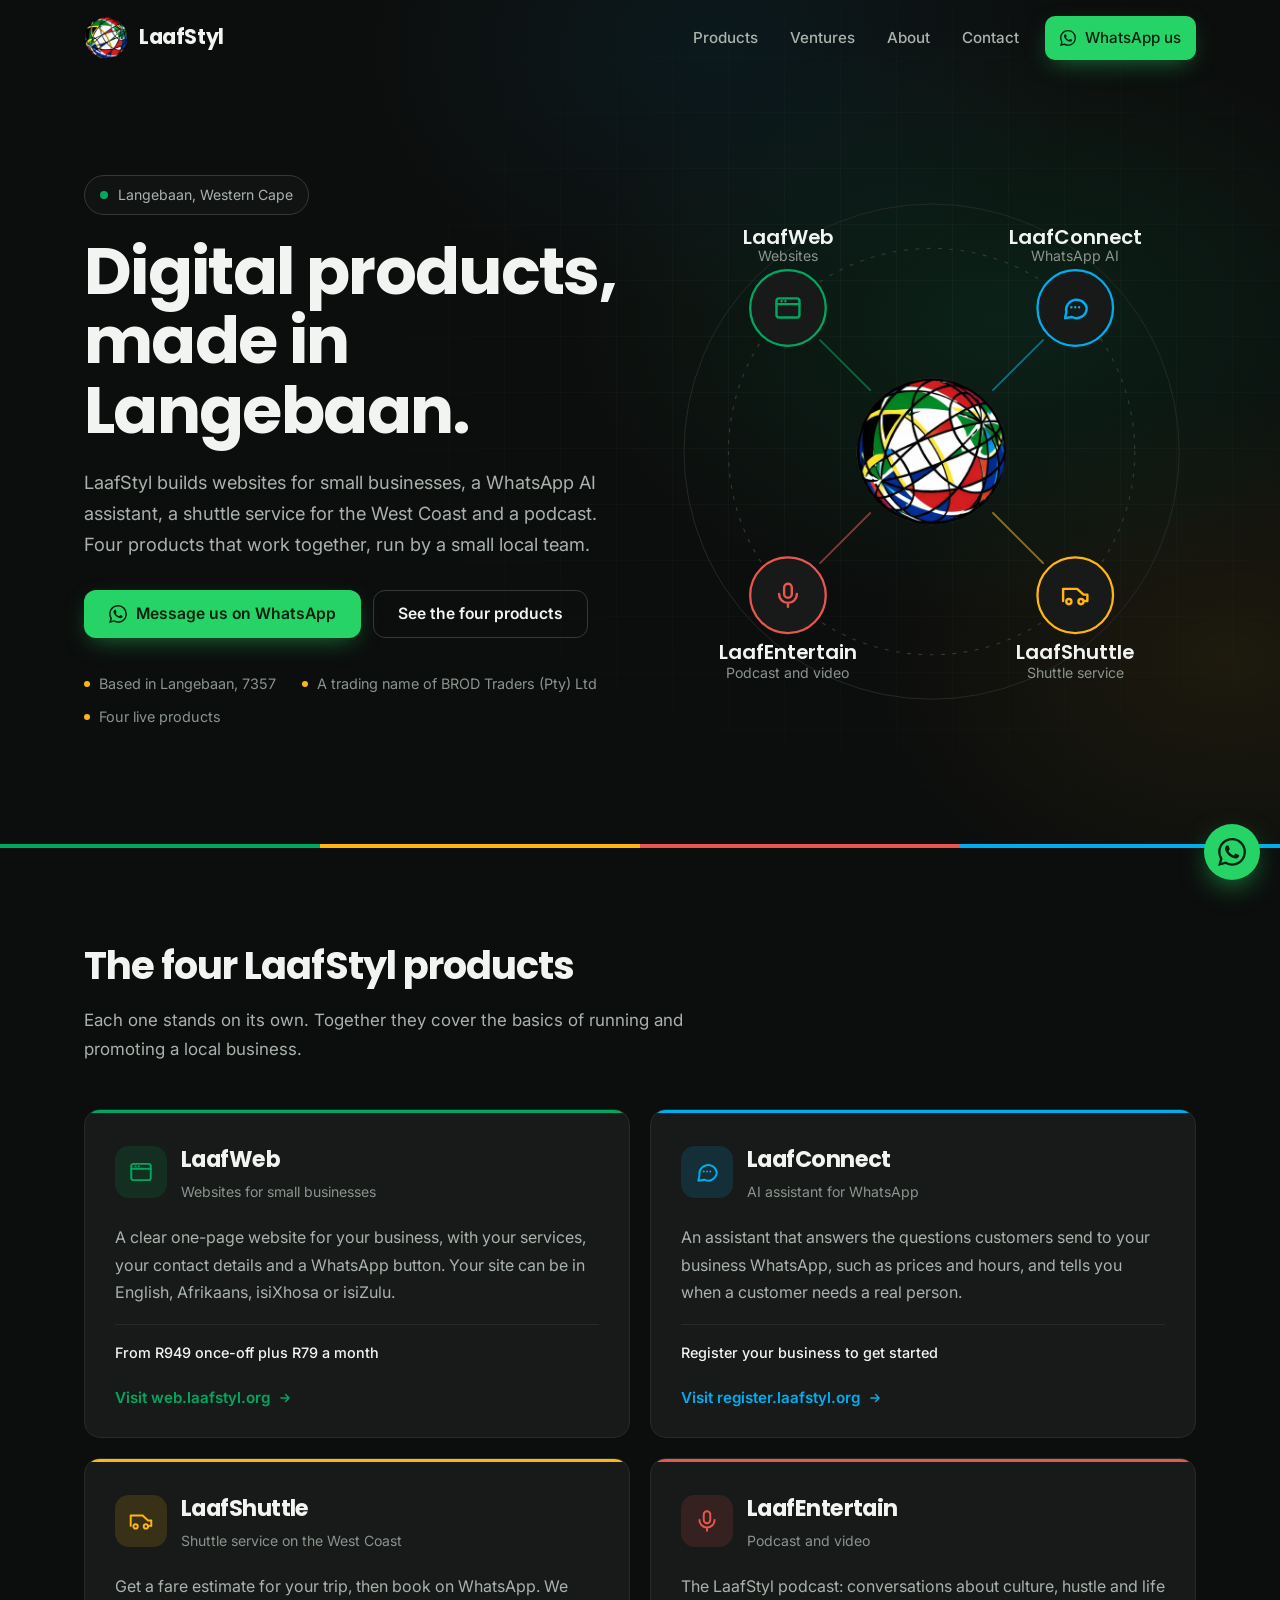
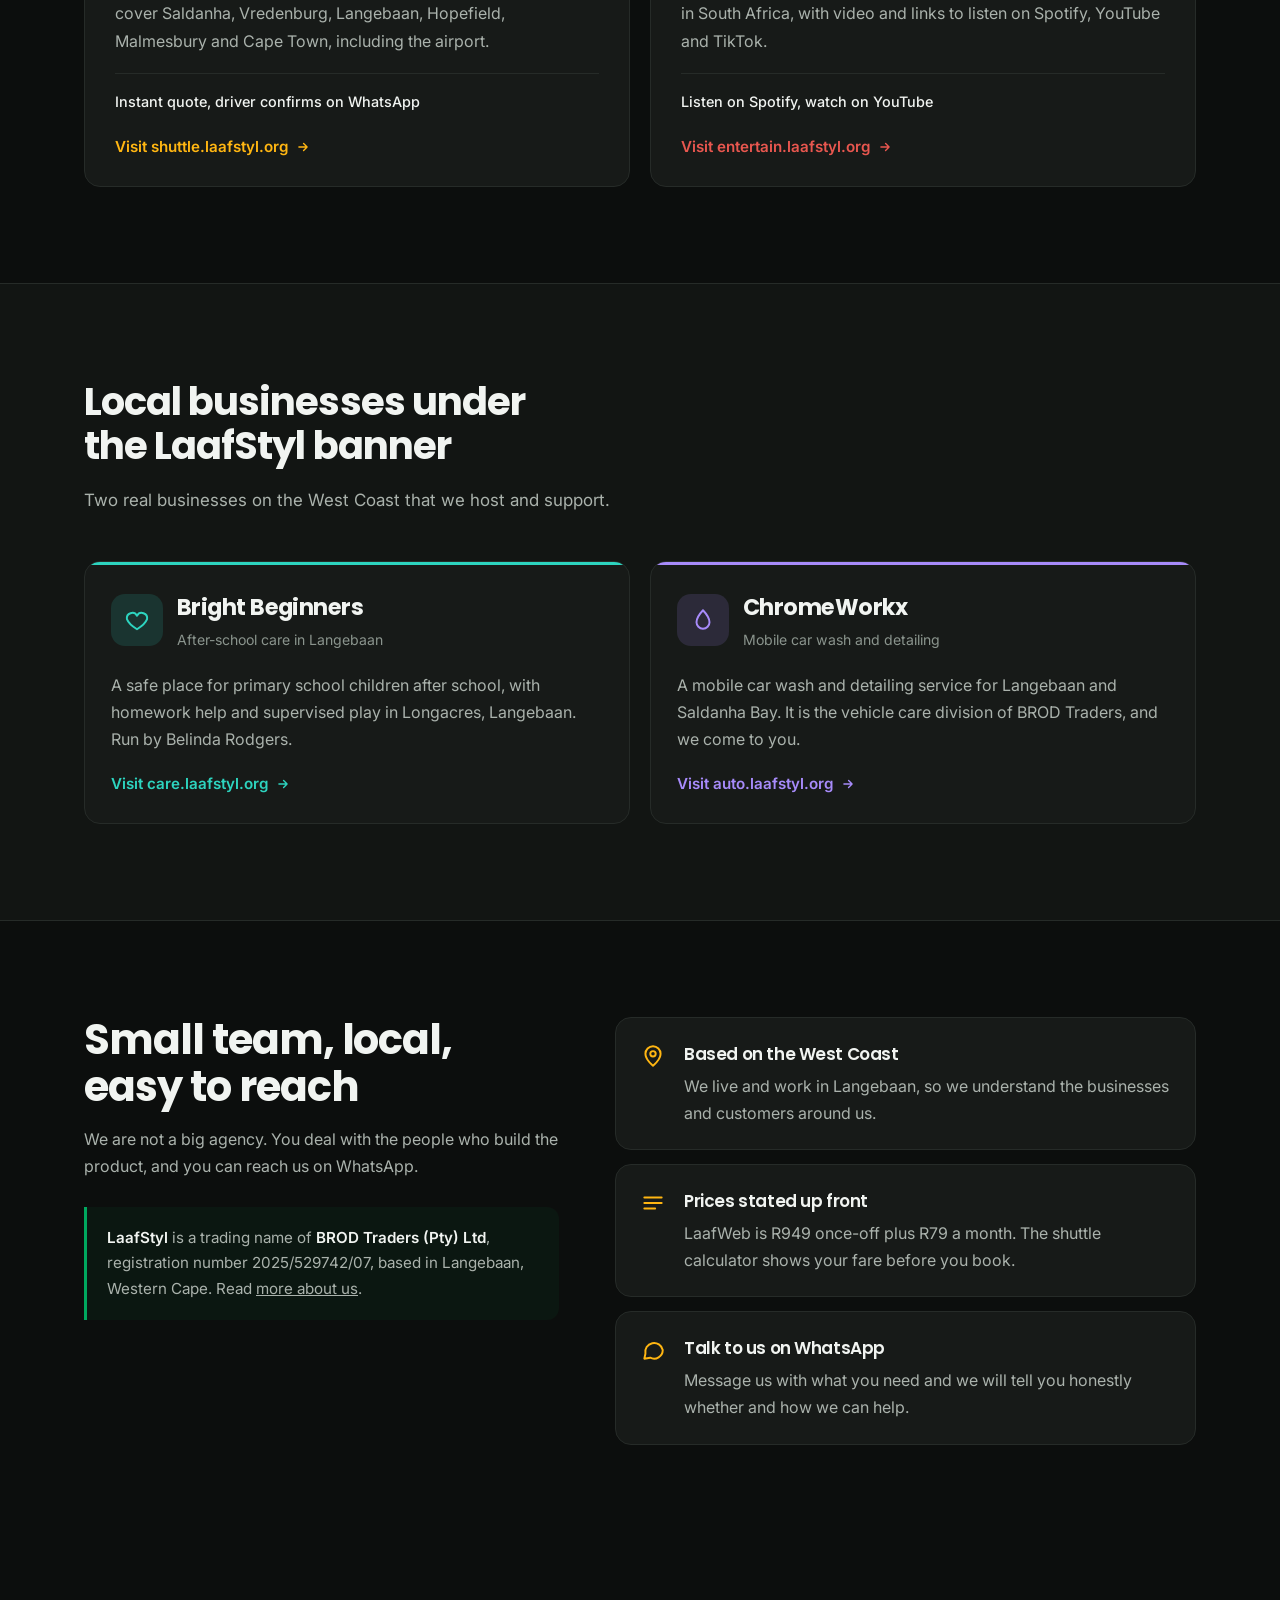
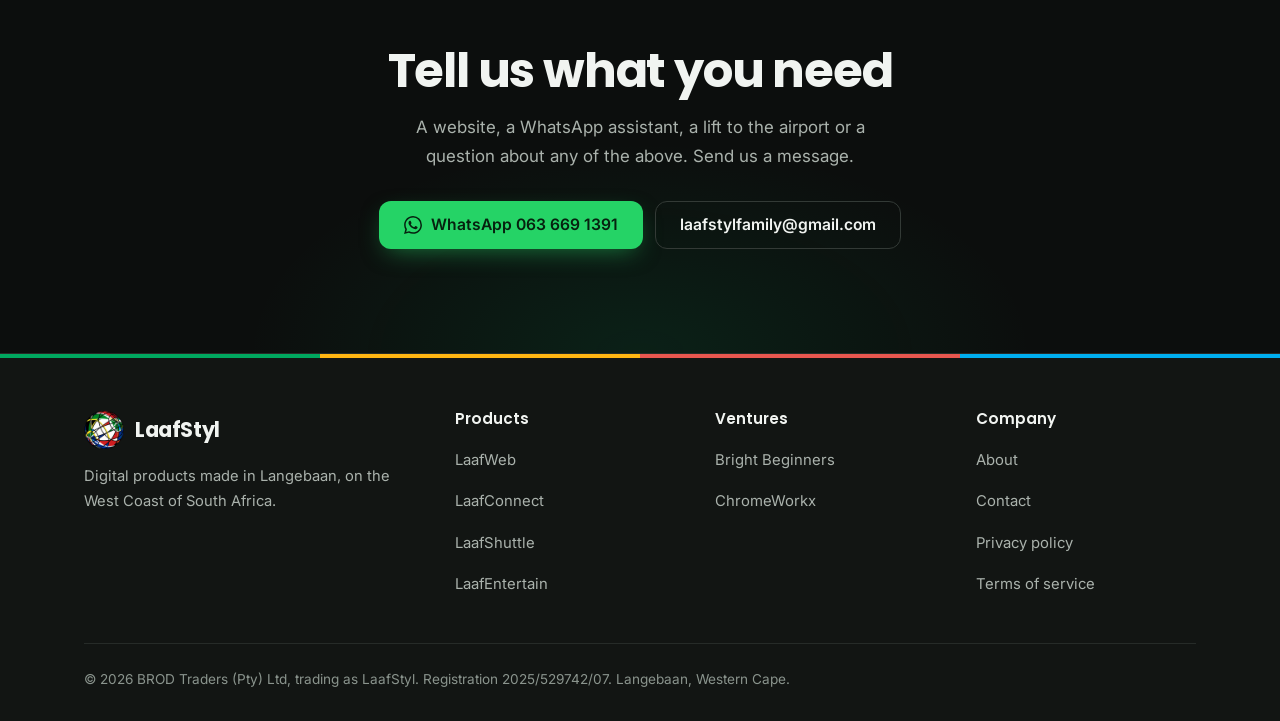
==== commit 00fa3375: "Merge fix-eco-links" ====
--- a/index.html
+++ b/index.html
@@ -171,23 +171,29 @@
         <g class="c-ent"><line class="cn" style="--i:3" pathLength="1" x1="215" y1="345" x2="162" y2="398"/><line class="pk" style="--i:3" pathLength="1" x1="215" y1="345" x2="162" y2="398"/></g>
 
         <!-- nodes (each is a real link) -->
-        <a class="c-web" href="https://web.laafstyl.org" aria-label="LaafWeb: websites for small businesses">
-          <g class="nd" style="--i:0"><circle class="bg" cx="128" cy="128" r="40"/><g class="grow"><g transform="translate(128 128) scale(1.35) translate(-12 -12)"><rect class="ic" x="3" y="4.5" width="18" height="15" rx="2"/><path class="ic" d="M3 9h18M7 6.8h.01M10 6.8h.01"/></g></g></g>
+        <g class="c-web">
+          <g class="nd" data-k="0" style="--i:0"><circle class="bg" cx="128" cy="128" r="40"/><g class="grow"><g transform="translate(128 128) scale(1.35) translate(-12 -12)"><rect class="ic" x="3" y="4.5" width="18" height="15" rx="2"/><path class="ic" d="M3 9h18M7 6.8h.01M10 6.8h.01"/></g></g></g>
           <g class="lb" style="--i:0"><text class="sb" x="128" y="78">Websites</text><text class="nm" x="128" y="60">LaafWeb</text></g>
-        </a>
-        <a class="c-con" href="https://register.laafstyl.org" aria-label="LaafConnect: WhatsApp AI assistant">
-          <g class="nd" style="--i:1"><circle class="bg" cx="432" cy="128" r="40"/><g class="grow"><g transform="translate(432 128) scale(1.35) translate(-12 -12)"><path class="ic" d="M21 12a8 8 0 0 1-11.6 7.1L4 20l1-4.6A8 8 0 1 1 21 12z"/><path class="ic" d="M9 11.5h.01M12 11.5h.01M15 11.5h.01"/></g></g></g>
+        </g>
+        <g class="c-con">
+          <g class="nd" data-k="1" style="--i:1"><circle class="bg" cx="432" cy="128" r="40"/><g class="grow"><g transform="translate(432 128) scale(1.35) translate(-12 -12)"><path class="ic" d="M21 12a8 8 0 0 1-11.6 7.1L4 20l1-4.6A8 8 0 1 1 21 12z"/><path class="ic" d="M9 11.5h.01M12 11.5h.01M15 11.5h.01"/></g></g></g>
           <g class="lb" style="--i:1"><text class="sb" x="432" y="78">WhatsApp AI</text><text class="nm" x="432" y="60">LaafConnect</text></g>
-        </a>
-        <a class="c-shu" href="https://shuttle.laafstyl.org" aria-label="LaafShuttle: West Coast shuttle service">
-          <g class="nd" style="--i:2"><circle class="bg" cx="432" cy="432" r="40"/><g class="grow"><g transform="translate(432 432) scale(1.35) translate(-12 -12)"><path class="ic" d="M2.5 16.5V7h11l5 4.5h3v5h-2"/><circle class="ic" cx="7" cy="17" r="2"/><circle class="ic" cx="16.5" cy="17" r="2"/></g></g></g>
+        </g>
+        <g class="c-shu">
+          <g class="nd" data-k="2" style="--i:2"><circle class="bg" cx="432" cy="432" r="40"/><g class="grow"><g transform="translate(432 432) scale(1.35) translate(-12 -12)"><path class="ic" d="M2.5 16.5V7h11l5 4.5h3v5h-2"/><circle class="ic" cx="7" cy="17" r="2"/><circle class="ic" cx="16.5" cy="17" r="2"/></g></g></g>
           <g class="lb" style="--i:2"><text class="nm" x="432" y="500">LaafShuttle</text><text class="sb" x="432" y="520">Shuttle service</text></g>
-        </a>
-        <a class="c-ent" href="https://entertain.laafstyl.org" aria-label="LaafEntertain: the LaafStyl podcast">
-          <g class="nd" style="--i:3"><circle class="bg" cx="128" cy="432" r="40"/><g class="grow"><g transform="translate(128 432) scale(1.35) translate(-12 -12)"><rect class="ic" x="9" y="3" width="6" height="11" rx="3"/><path class="ic" d="M5 11a7 7 0 0 0 14 0M12 18v3"/></g></g></g>
+        </g>
+        <g class="c-ent">
+          <g class="nd" data-k="3" style="--i:3"><circle class="bg" cx="128" cy="432" r="40"/><g class="grow"><g transform="translate(128 432) scale(1.35) translate(-12 -12)"><rect class="ic" x="9" y="3" width="6" height="11" rx="3"/><path class="ic" d="M5 11a7 7 0 0 0 14 0M12 18v3"/></g></g></g>
           <g class="lb" style="--i:3"><text class="nm" x="128" y="500">LaafEntertain</text><text class="sb" x="128" y="520">Podcast and video</text></g>
-        </a>
+        </g>
       </svg>
+      <ul class="eco-links">
+        <li><a class="c-web" data-k="0" href="https://web.laafstyl.org" aria-label="LaafWeb: websites for small businesses" style="left:10.36%;top:6.07%"></a></li>
+        <li><a class="c-con" data-k="1" href="https://register.laafstyl.org" aria-label="LaafConnect: WhatsApp AI assistant" style="left:64.64%;top:6.07%"></a></li>
+        <li><a class="c-shu" data-k="2" href="https://shuttle.laafstyl.org" aria-label="LaafShuttle: West Coast shuttle service" style="left:64.64%;top:69.64%"></a></li>
+        <li><a class="c-ent" data-k="3" href="https://entertain.laafstyl.org" aria-label="LaafEntertain: the LaafStyl podcast" style="left:10.36%;top:69.64%"></a></li>
+      </ul>
     </div>
   </div>
 </section>
--- a/assets/site.css
+++ b/assets/site.css
@@ -69,14 +69,15 @@
 .eco .orbit2{fill:none;stroke:var(--line);stroke-width:1}
 .eco .cn{stroke-width:2;stroke-linecap:round;fill:none;opacity:.55}
 .eco .pk{stroke-width:5;stroke-linecap:round;fill:none;stroke-dasharray:.02 .98;opacity:0}
-.eco .nd{cursor:pointer;transform-box:fill-box;transform-origin:center}
+.eco .nd{transform-box:fill-box;transform-origin:center}
 .eco .nd circle.bg{fill:var(--card);stroke-width:2.4;transition:fill .25s}
 .eco .nd .ic{fill:none;stroke-width:1.9;stroke-linecap:round;stroke-linejoin:round}
-.eco .nd:hover circle.bg,.eco .nd:focus-visible circle.bg{fill:var(--card2)}
 .eco .nd .grow{transform-box:fill-box;transform-origin:center;transition:transform .3s cubic-bezier(.3,1.4,.5,1)}
-.eco .nd:hover .grow,.eco .nd:focus-visible .grow{transform:scale(1.1)}
-.eco .nd:focus-visible{outline:none}
-.eco .nd:focus-visible circle.bg{stroke:var(--gold);stroke-width:4}
+.eco-links{list-style:none;margin:0;padding:0}
+.eco-links a{position:absolute;display:block;width:25%;height:26%;border-radius:22px}
+.eco-links a:focus-visible{outline:3px solid var(--gold);outline-offset:-2px}
+.eco-wrap:has(a[data-k="0"]:hover) .nd[data-k="0"] circle.bg,.eco-wrap:has(a[data-k="1"]:hover) .nd[data-k="1"] circle.bg,.eco-wrap:has(a[data-k="2"]:hover) .nd[data-k="2"] circle.bg,.eco-wrap:has(a[data-k="3"]:hover) .nd[data-k="3"] circle.bg{fill:var(--card2)}
+.eco-wrap:has(a[data-k="0"]:hover) .nd[data-k="0"] .grow,.eco-wrap:has(a[data-k="1"]:hover) .nd[data-k="1"] .grow,.eco-wrap:has(a[data-k="2"]:hover) .nd[data-k="2"] .grow,.eco-wrap:has(a[data-k="3"]:hover) .nd[data-k="3"] .grow{transform:scale(1.1)}
 .eco text{font-family:var(--fh);text-anchor:middle}
 .eco .nm{fill:var(--ink);font-size:21px;font-weight:600}
 .eco .sb{fill:var(--mut);font-family:var(--fb);font-size:15px}
@@ -204,3 +205,70 @@
 @keyframes pop{from{opacity:0;transform:scale(.5)}}
 @keyframes flow{0%{stroke-dashoffset:0;opacity:0}10%{opacity:1}88%{opacity:1}100%{stroke-dashoffset:-1;opacity:0}}
 .eco .globe{transform-box:fill-box;transform-origin:center}
+
+/* ---------- inner pages ---------- */
+.phero{position:relative;padding:calc(var(--hdr) + 52px) 0 52px;background:radial-gradient(560px 320px at 85% 0%,rgba(0,168,95,.12),transparent 70%),radial-gradient(420px 280px at 10% 100%,rgba(0,174,239,.06),transparent 70%),var(--bg);border-bottom:1px solid var(--line)}
+.crumb{font-size:.88rem;color:var(--mut);margin-bottom:22px}
+.crumb a{color:var(--body);text-decoration:none}.crumb a:hover{color:var(--ink);text-decoration:underline}
+.crumb span[aria-hidden]{margin:0 8px}
+.phero h1{font-size:clamp(2.1rem,4.8vw,3.4rem);font-weight:700;line-height:1.08;margin-bottom:18px;max-width:18ch}
+.phero .lead{margin-bottom:0}
+.phero .sub{display:flex;flex-wrap:wrap;gap:6px 22px;font-size:.92rem;color:var(--mut);margin-top:22px}
+.prose{max-width:66ch}
+.prose p+p{margin-top:16px}
+.prose strong{color:var(--ink);font-weight:600}
+.split{display:grid;grid-template-columns:1.1fr .9fr;gap:56px;align-items:start}
+.sec h2.h2,.split h2,.sec-hd h2{font-size:clamp(1.7rem,3.4vw,2.4rem);font-weight:700;line-height:1.14;margin-bottom:18px}
+.tl{list-style:none;margin:0;padding:0 0 0 26px;border-left:2px solid var(--line2);display:grid;gap:30px}
+.tl li{position:relative}
+.tl li::before{content:"";position:absolute;left:-33px;top:5px;width:12px;height:12px;border-radius:50%;background:var(--bg);border:2px solid var(--gold)}
+.tl b{display:block;font:600 .88rem/1 var(--fh);color:var(--gold);margin-bottom:6px}
+.tl h3{font-size:1.1rem;font-weight:600;margin-bottom:4px}
+.tl p{font-size:.95rem}
+.mission{font:600 clamp(1.25rem,2.4vw,1.7rem)/1.4 var(--fh);color:var(--ink);letter-spacing:-.015em;max-width:30ch;margin-bottom:22px;border-left:3px solid var(--green);padding-left:22px}
+.grid3{display:grid;grid-template-columns:repeat(3,1fr);gap:18px}
+.grid4{display:grid;grid-template-columns:repeat(4,1fr);gap:18px}
+.mini{background:var(--card);border:1px solid var(--line);border-radius:var(--r);padding:24px}
+.mini h3{font-size:1.05rem;font-weight:600;margin-bottom:8px}
+.mini p{font-size:.94rem}
+.mini .role{font-size:.85rem;color:var(--gold);font-weight:500;margin-bottom:10px;display:block}
+.mini a.tel{display:inline-flex;align-items:center;min-height:44px;margin-top:10px;color:var(--ink);font-weight:600;text-decoration:none;border-bottom:1px solid var(--line2)}
+.mini a.tel:hover{border-color:var(--ink)}
+.rowlinks{display:flex;flex-wrap:wrap;gap:10px;margin-top:26px}
+.contact-card{background:var(--card);border:1px solid var(--line);border-radius:var(--r);padding:30px}
+.contact-card dl{margin:0;display:grid;gap:20px}
+.contact-card dt{font-size:.85rem;color:var(--mut);margin-bottom:2px}
+.contact-card dd{margin:0;color:var(--ink);font-size:1.05rem;font-weight:500}
+.contact-card dd a{color:var(--ink)}
+.contact-card dd small{display:block;font-size:.88rem;color:var(--body);font-weight:400;margin-top:2px}
+.contact-card .hero-cta{margin:26px 0 0}
+
+/* legal documents */
+.doc{max-width:820px}
+.doc .intro{font-size:1.05rem;padding:22px 24px;background:var(--card);border:1px solid var(--line);border-radius:var(--r);margin-bottom:26px}
+.doc .intro p+p{margin-top:12px}
+.toc{padding:22px 24px;border:1px solid var(--line);border-radius:var(--r);margin-bottom:44px}
+.toc h2{font:600 1rem/1 var(--fh);color:var(--ink);margin-bottom:12px}
+.toc ol,.toc div{display:grid;grid-template-columns:repeat(2,1fr);gap:2px 24px}
+.toc a{display:block;padding:7px 0;color:var(--body);text-decoration:none;font-size:.95rem}
+.toc a:hover{color:var(--ink);text-decoration:underline;text-underline-offset:3px}
+.dsec{padding:34px 0;border-top:1px solid var(--line)}
+.dsec h2{font-size:1.5rem;font-weight:700;margin-bottom:16px}
+.dsec h3,.dsec h4{font-family:var(--fh);color:var(--ink);font-size:1.05rem;font-weight:600;margin:22px 0 8px}
+.dsec p{margin:0 0 14px;max-width:72ch}
+.dsec ul,.dsec ol{margin:10px 0 16px;padding-left:22px;max-width:72ch}
+.dsec li{margin-bottom:8px}
+.dsec strong{color:var(--ink);font-weight:600}
+.dsec a{color:var(--green);text-underline-offset:3px}
+.dsec .highlight-box,.dsec .hb{display:flex;gap:14px;padding:16px 18px;margin:18px 0;background:rgba(0,168,95,.07);border:1px solid rgba(0,168,95,.22);border-radius:12px;max-width:72ch}
+.dsec .highlight-box.gold{background:rgba(255,182,18,.07);border-color:rgba(255,182,18,.25)}
+.dsec .highlight-box.blue{background:rgba(0,174,239,.07);border-color:rgba(0,174,239,.25)}
+.dsec .hb-ico{flex:none}
+.tbl{overflow-x:auto;margin:16px 0 22px;border:1px solid var(--line);border-radius:12px}
+.dsec table{border-collapse:collapse;width:100%;min-width:560px;font-size:.93rem}
+.dsec th,.dsec td{text-align:left;padding:12px 14px;border-bottom:1px solid var(--line);vertical-align:top}
+.dsec th{color:var(--ink);font-weight:600;background:var(--card)}
+.dsec tr:last-child td{border-bottom:0}
+@media(max-width:980px){.split{grid-template-columns:1fr;gap:36px}.grid4{grid-template-columns:repeat(2,1fr)}.grid3{grid-template-columns:1fr 1fr}}
+@media(max-width:700px){.grid3,.grid4{grid-template-columns:1fr}.toc ol,.toc div{grid-template-columns:1fr}.phero{padding-bottom:40px}.dsec{padding:26px 0}}
+@media (prefers-reduced-motion:no-preference){.js .rv.fast{transition-duration:.45s}}
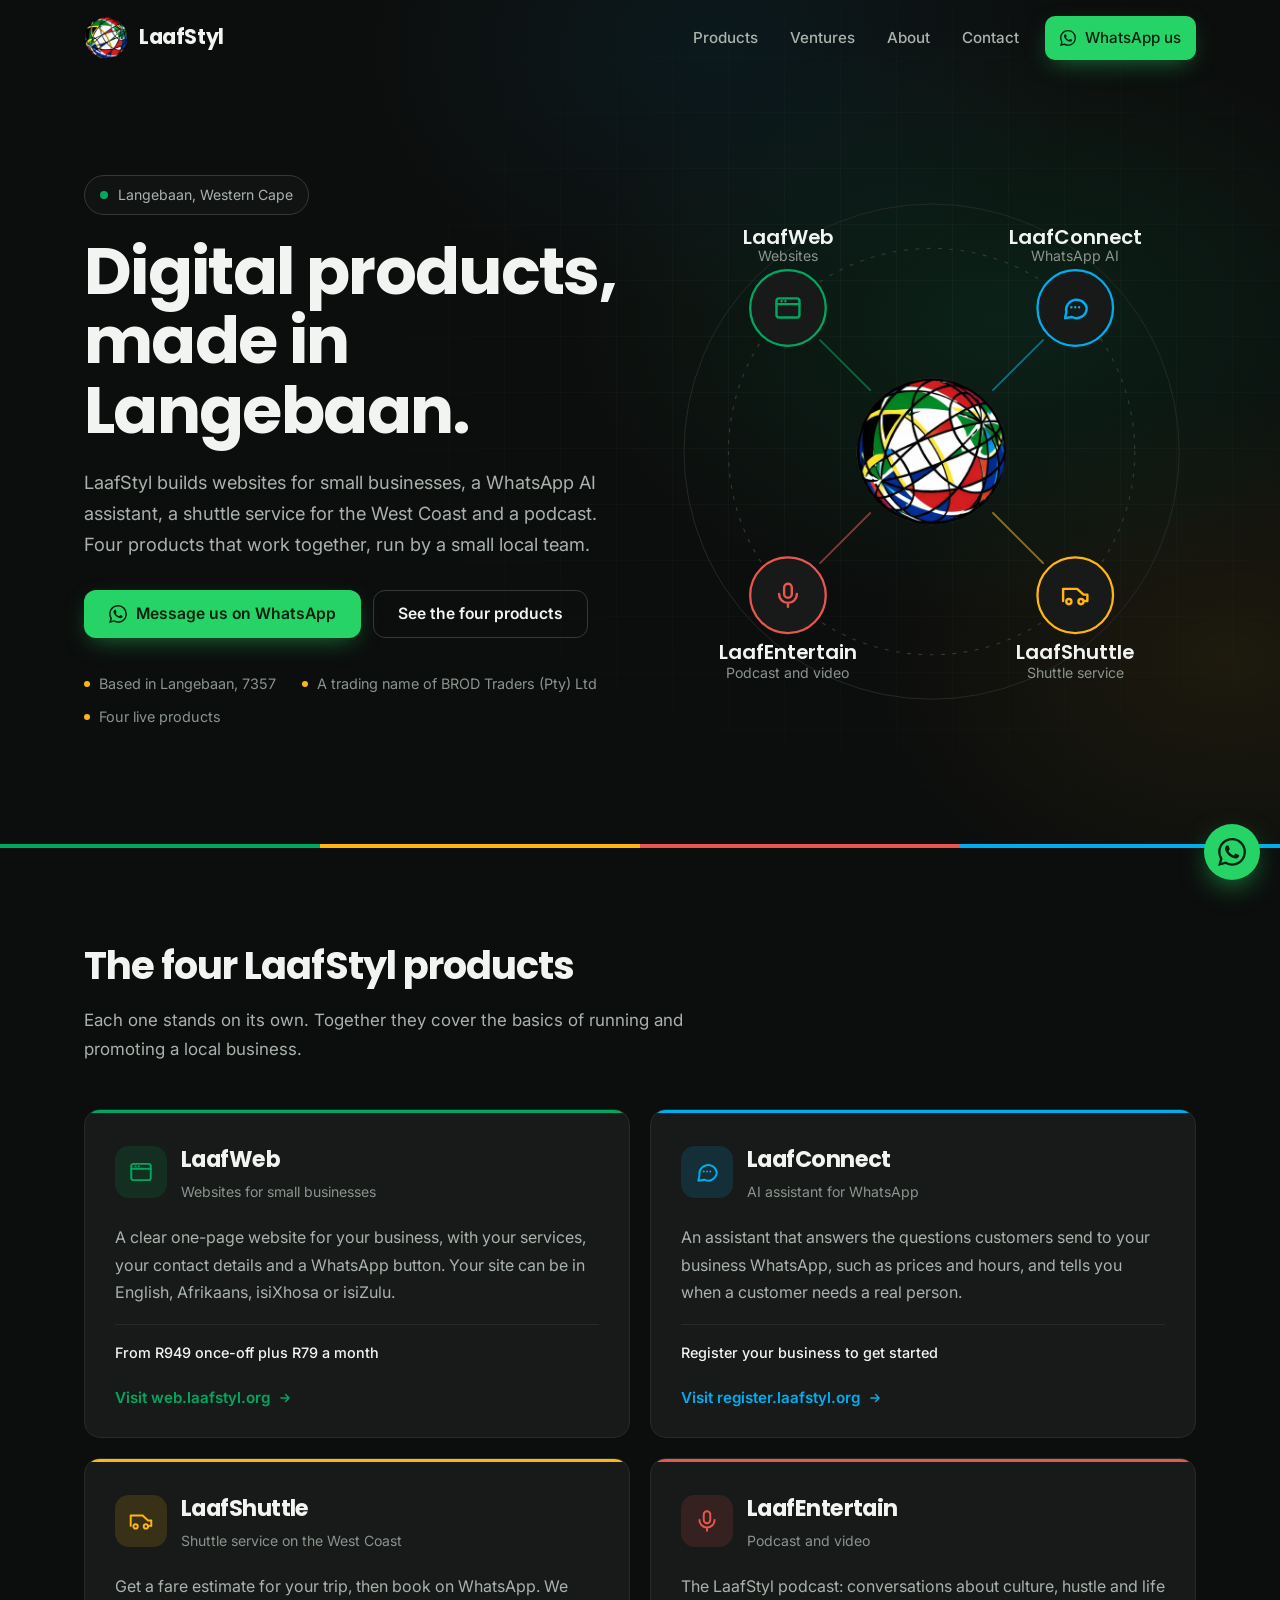
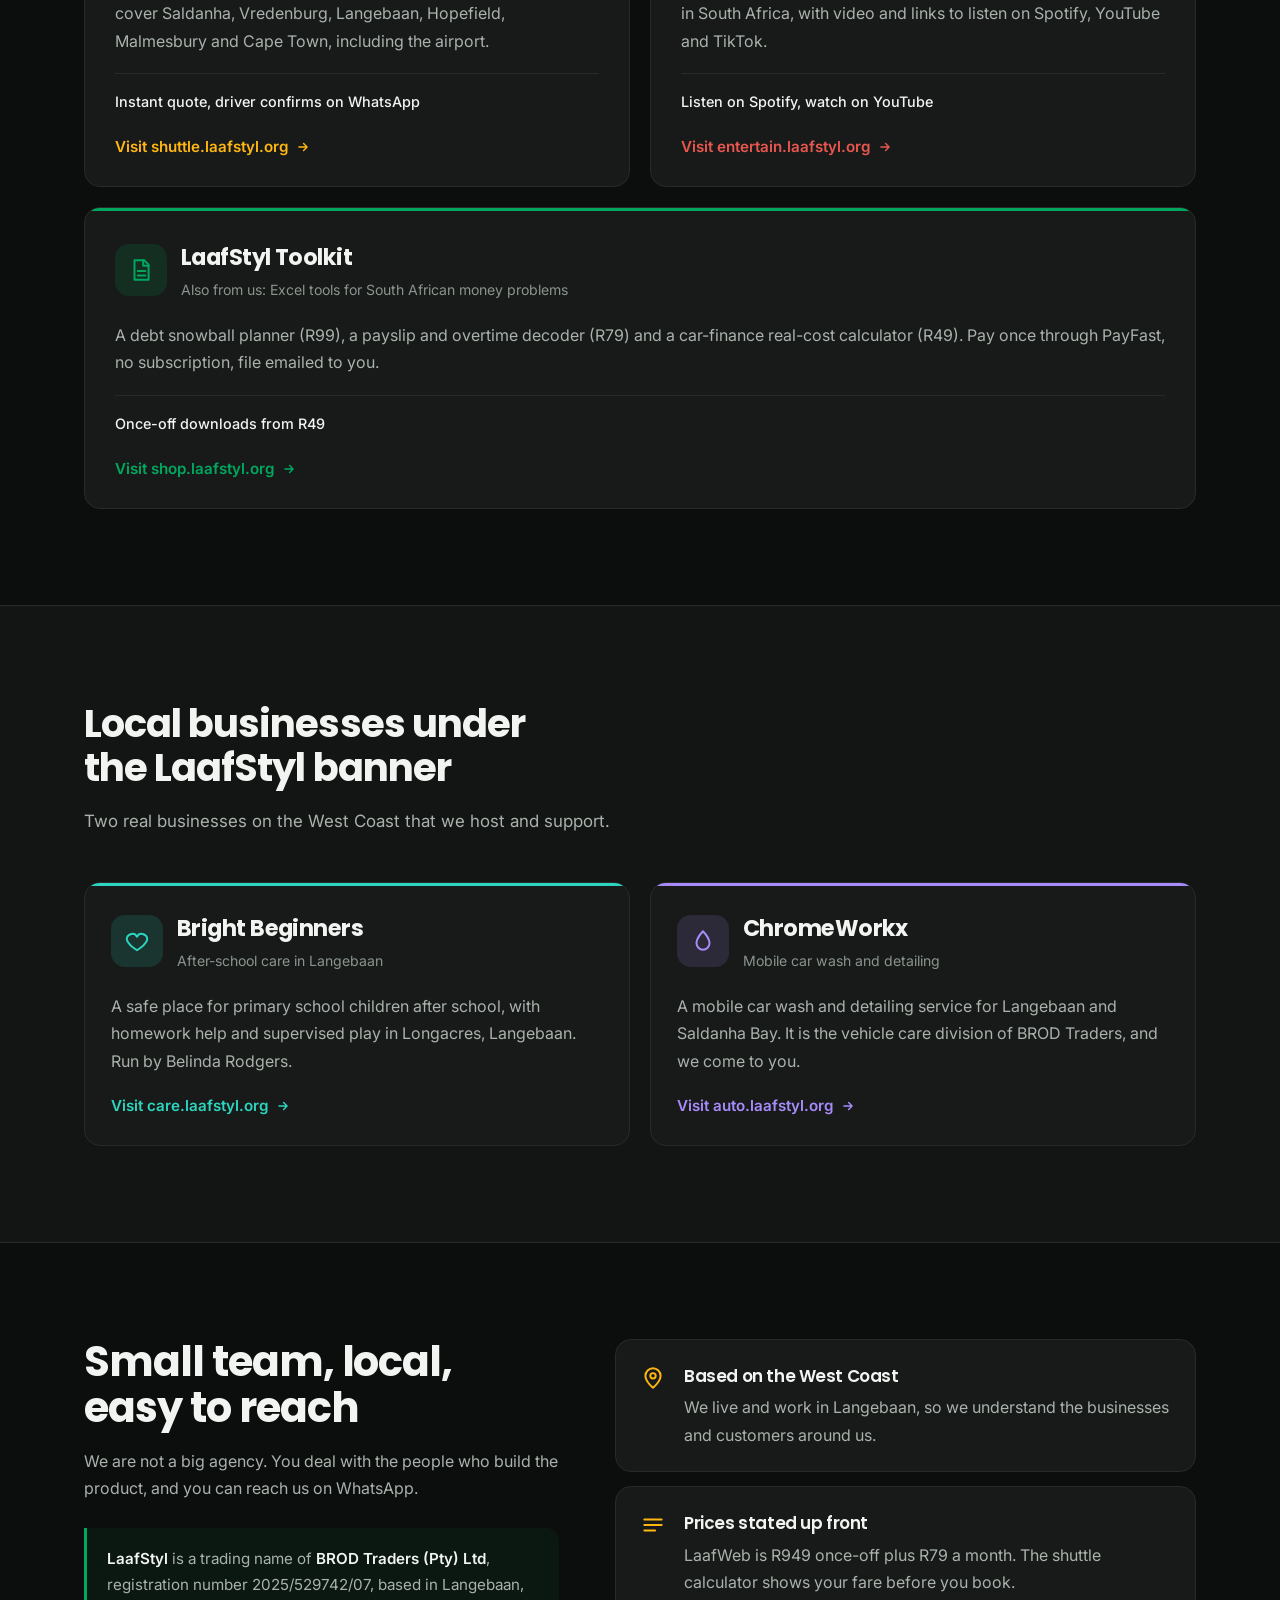
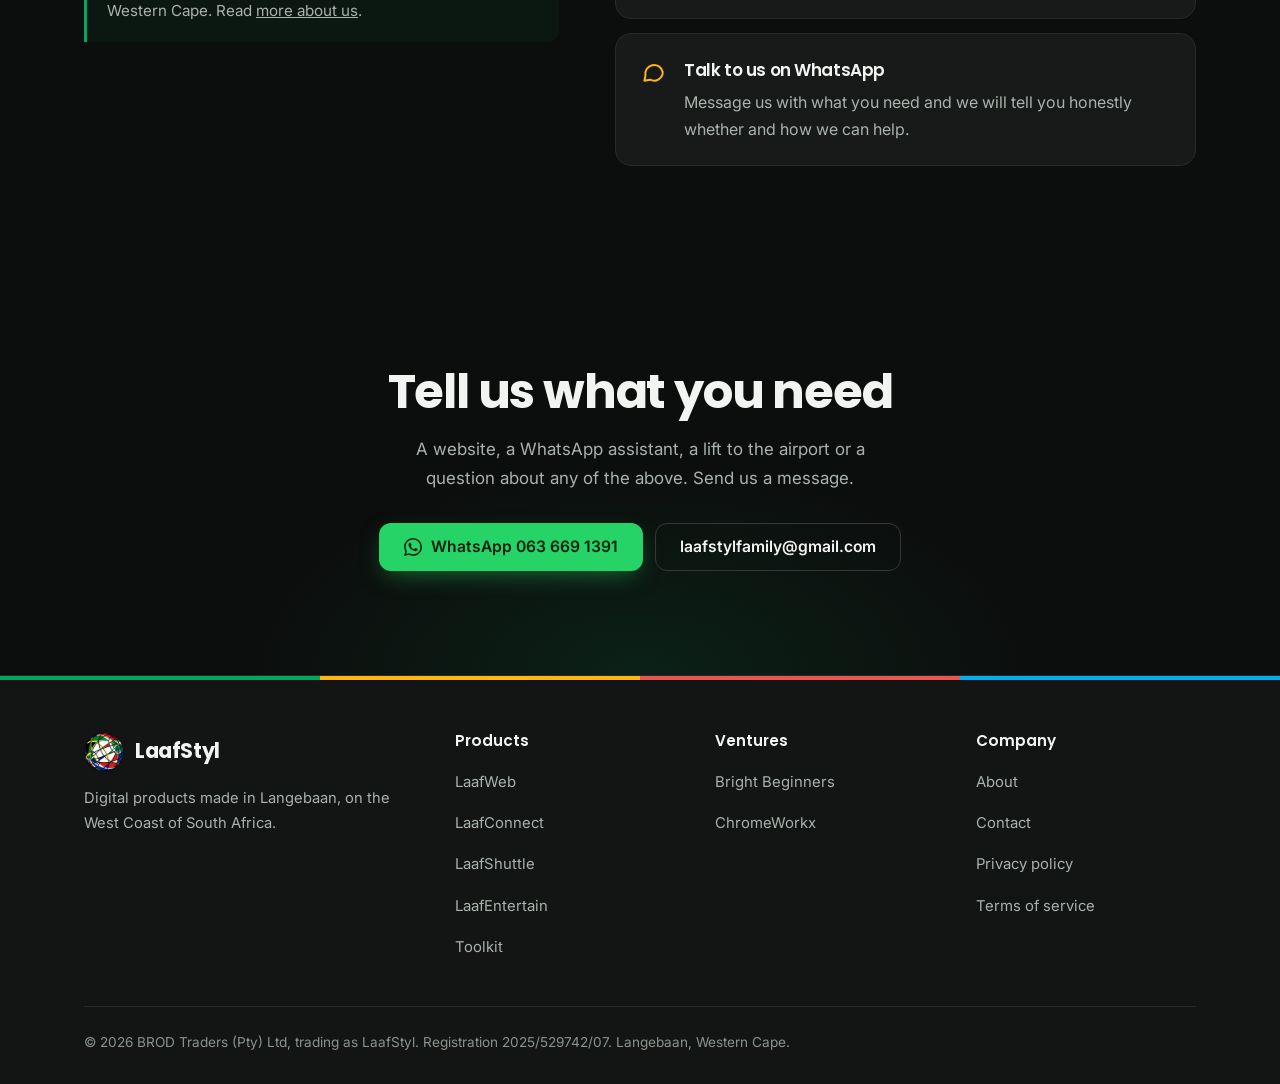
==== commit 8db88b11: "Add LaafStyl Toolkit (shop) card and footer link to home" ====
--- a/index.html
+++ b/index.html
@@ -103,6 +103,7 @@
   ]
 }
 </script>
+<script defer src="https://static.cloudflareinsights.com/beacon.min.js" data-cf-beacon='{"token": "98d72898b6714b828172b4507930c93f"}'></script><!-- cf-web-analytics -->
 </head>
 <body>
 <a class="skip" href="#main">Skip to content</a>
@@ -230,6 +231,12 @@
         <div class="meta">Listen on Spotify, watch on YouTube</div>
         <a class="go" href="https://entertain.laafstyl.org">Visit entertain.laafstyl.org <svg width="14" height="14" viewBox="0 0 24 24" fill="none" stroke="currentColor" stroke-width="2.4" stroke-linecap="round" stroke-linejoin="round" aria-hidden="true"><path d="M5 12h14M13 6l6 6-6 6"/></svg></a>
       </article>
+      <article class="card cv-green rv" style="--i:4;grid-column:1/-1">
+        <div class="card-top"><span class="ico"><svg viewBox="0 0 24 24" aria-hidden="true"><path d="M6 3h9l4 4v14H6z"/><path d="M14 3v5h5M9 13h7M9 17h7"/></svg></span><div><h3>LaafStyl Toolkit</h3><span class="cat">Also from us: Excel tools for South African money problems</span></div></div>
+        <p>A debt snowball planner (R99), a payslip and overtime decoder (R79) and a car-finance real-cost calculator (R49). Pay once through PayFast, no subscription, file emailed to you.</p>
+        <div class="meta">Once-off downloads from R49</div>
+        <a class="go" href="https://shop.laafstyl.org">Visit shop.laafstyl.org <svg width="14" height="14" viewBox="0 0 24 24" fill="none" stroke="currentColor" stroke-width="2.4" stroke-linecap="round" stroke-linejoin="round" aria-hidden="true"><path d="M5 12h14M13 6l6 6-6 6"/></svg></a>
+      </article>
     </div>
   </div>
 </section>
@@ -297,6 +304,7 @@
           <li><a href="https://register.laafstyl.org">LaafConnect</a></li>
           <li><a href="https://shuttle.laafstyl.org">LaafShuttle</a></li>
           <li><a href="https://entertain.laafstyl.org">LaafEntertain</a></li>
+          <li><a href="https://shop.laafstyl.org">Toolkit</a></li>
         </ul>
       </div>
       <div>
